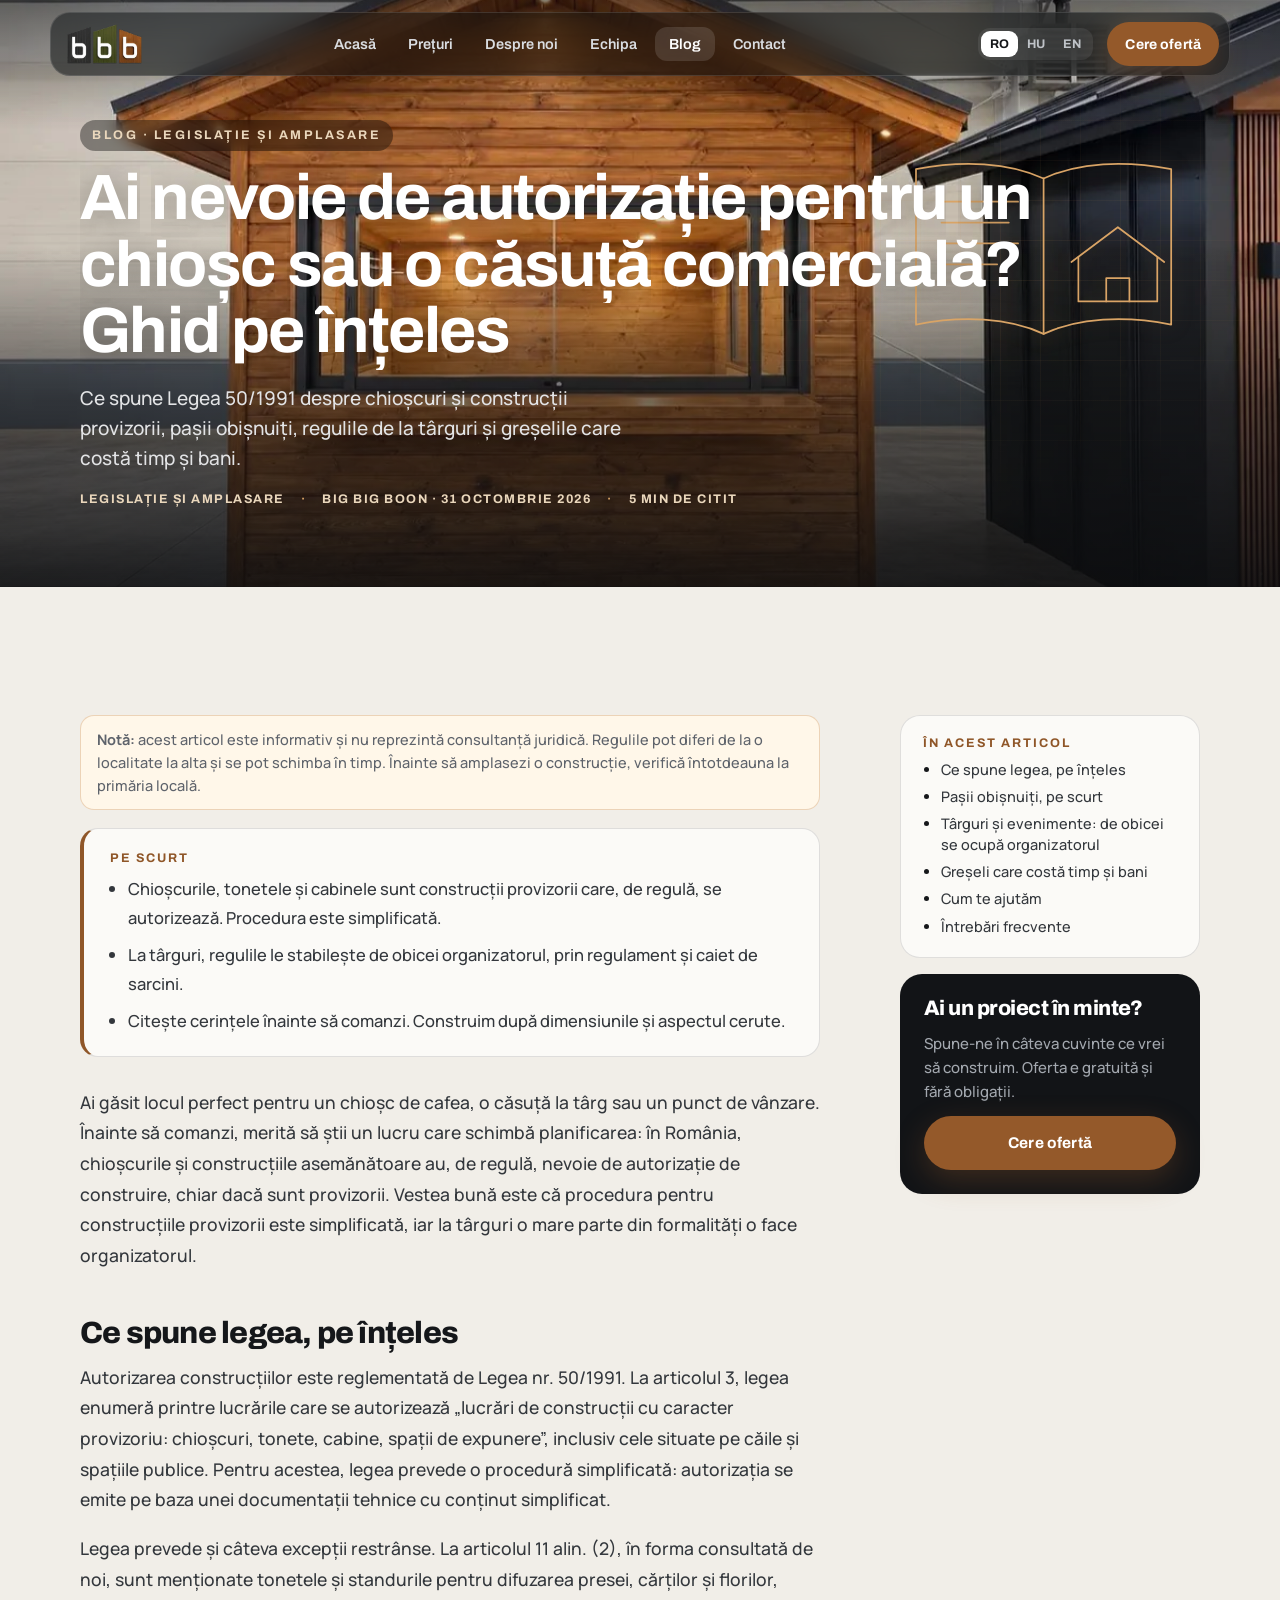
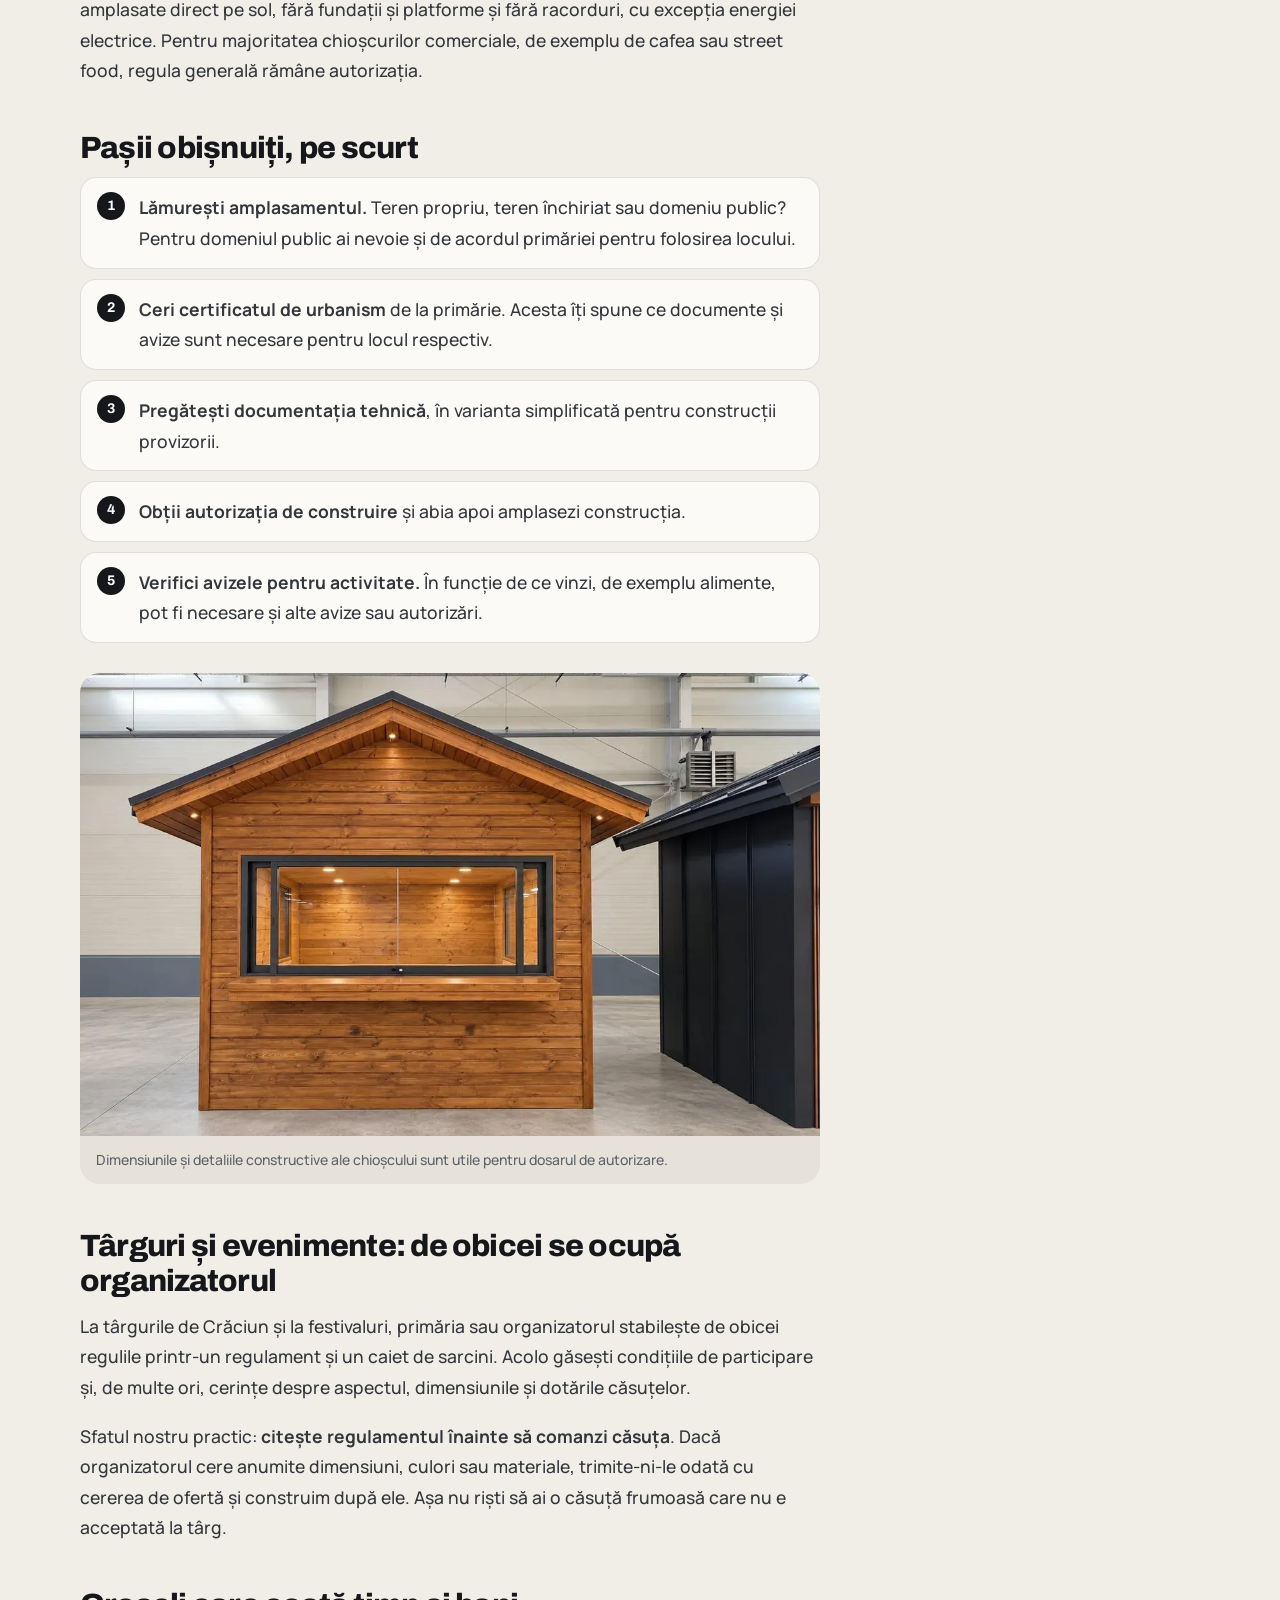
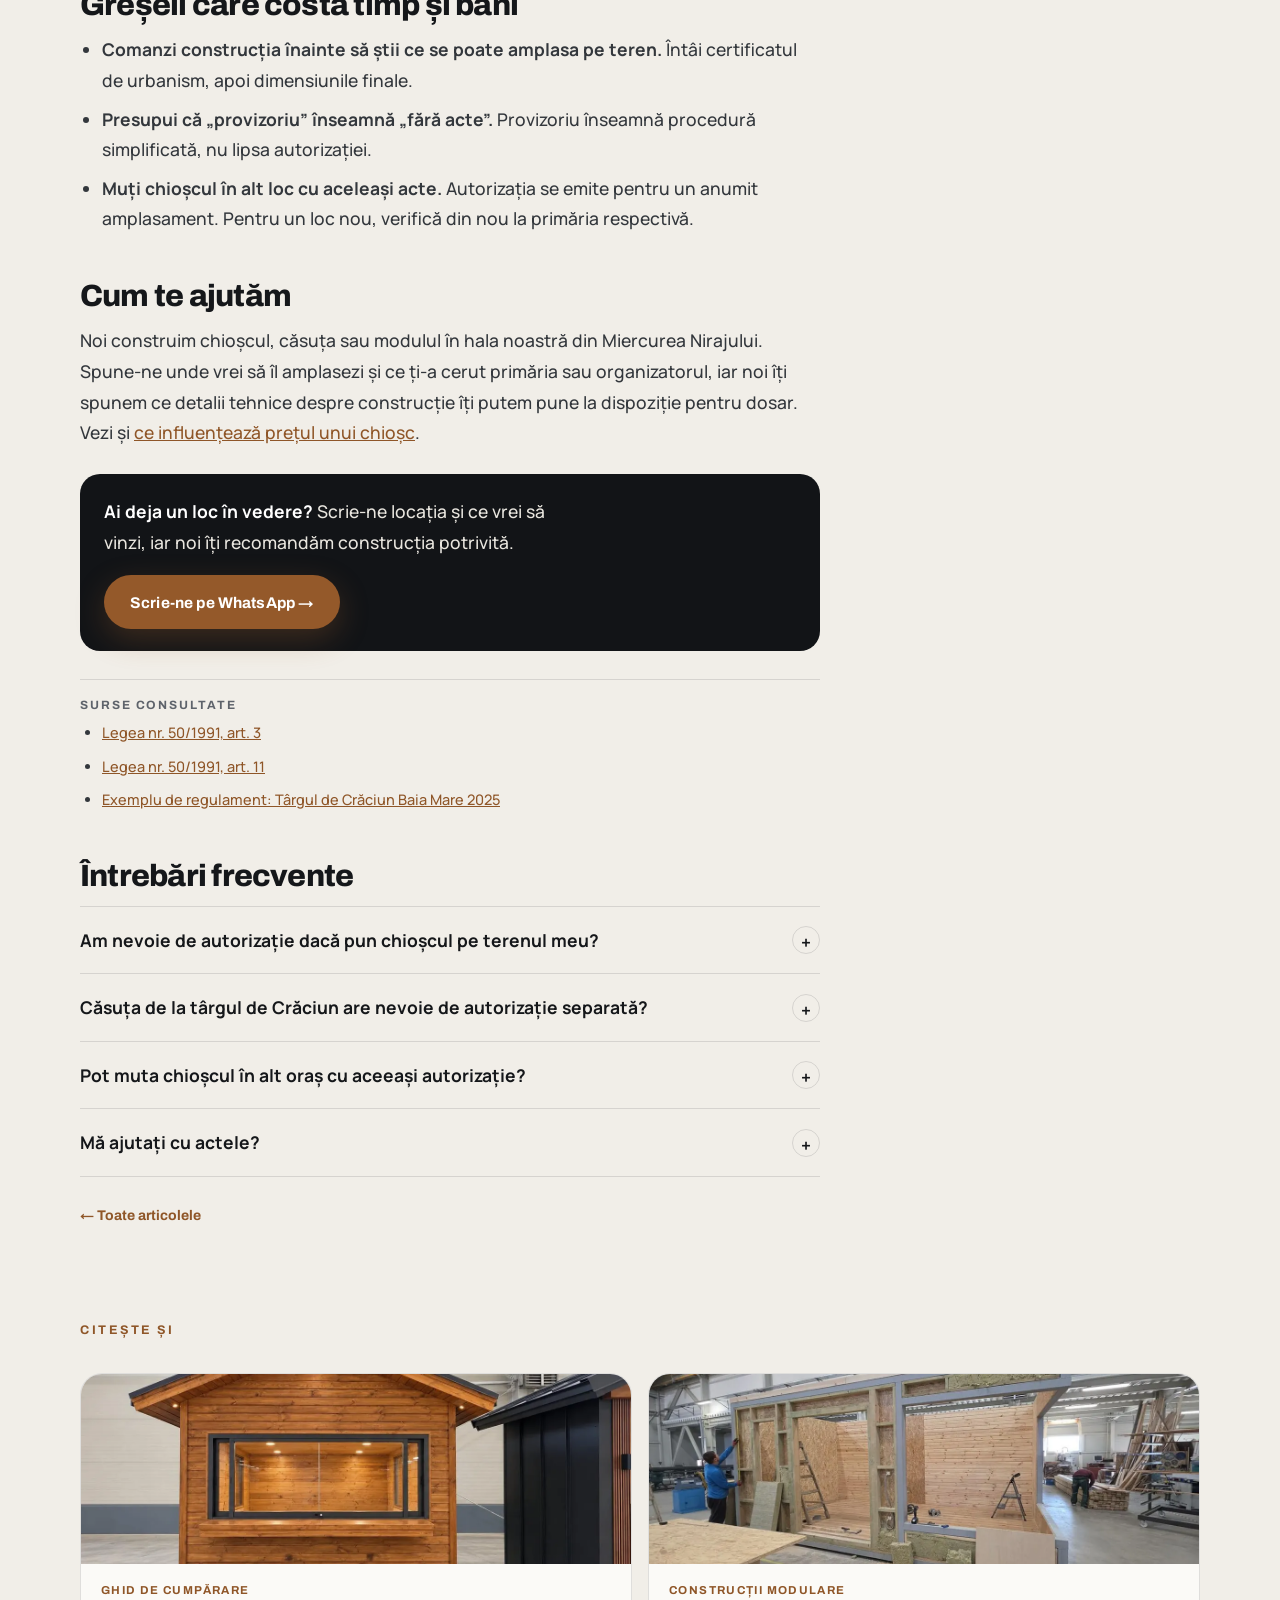
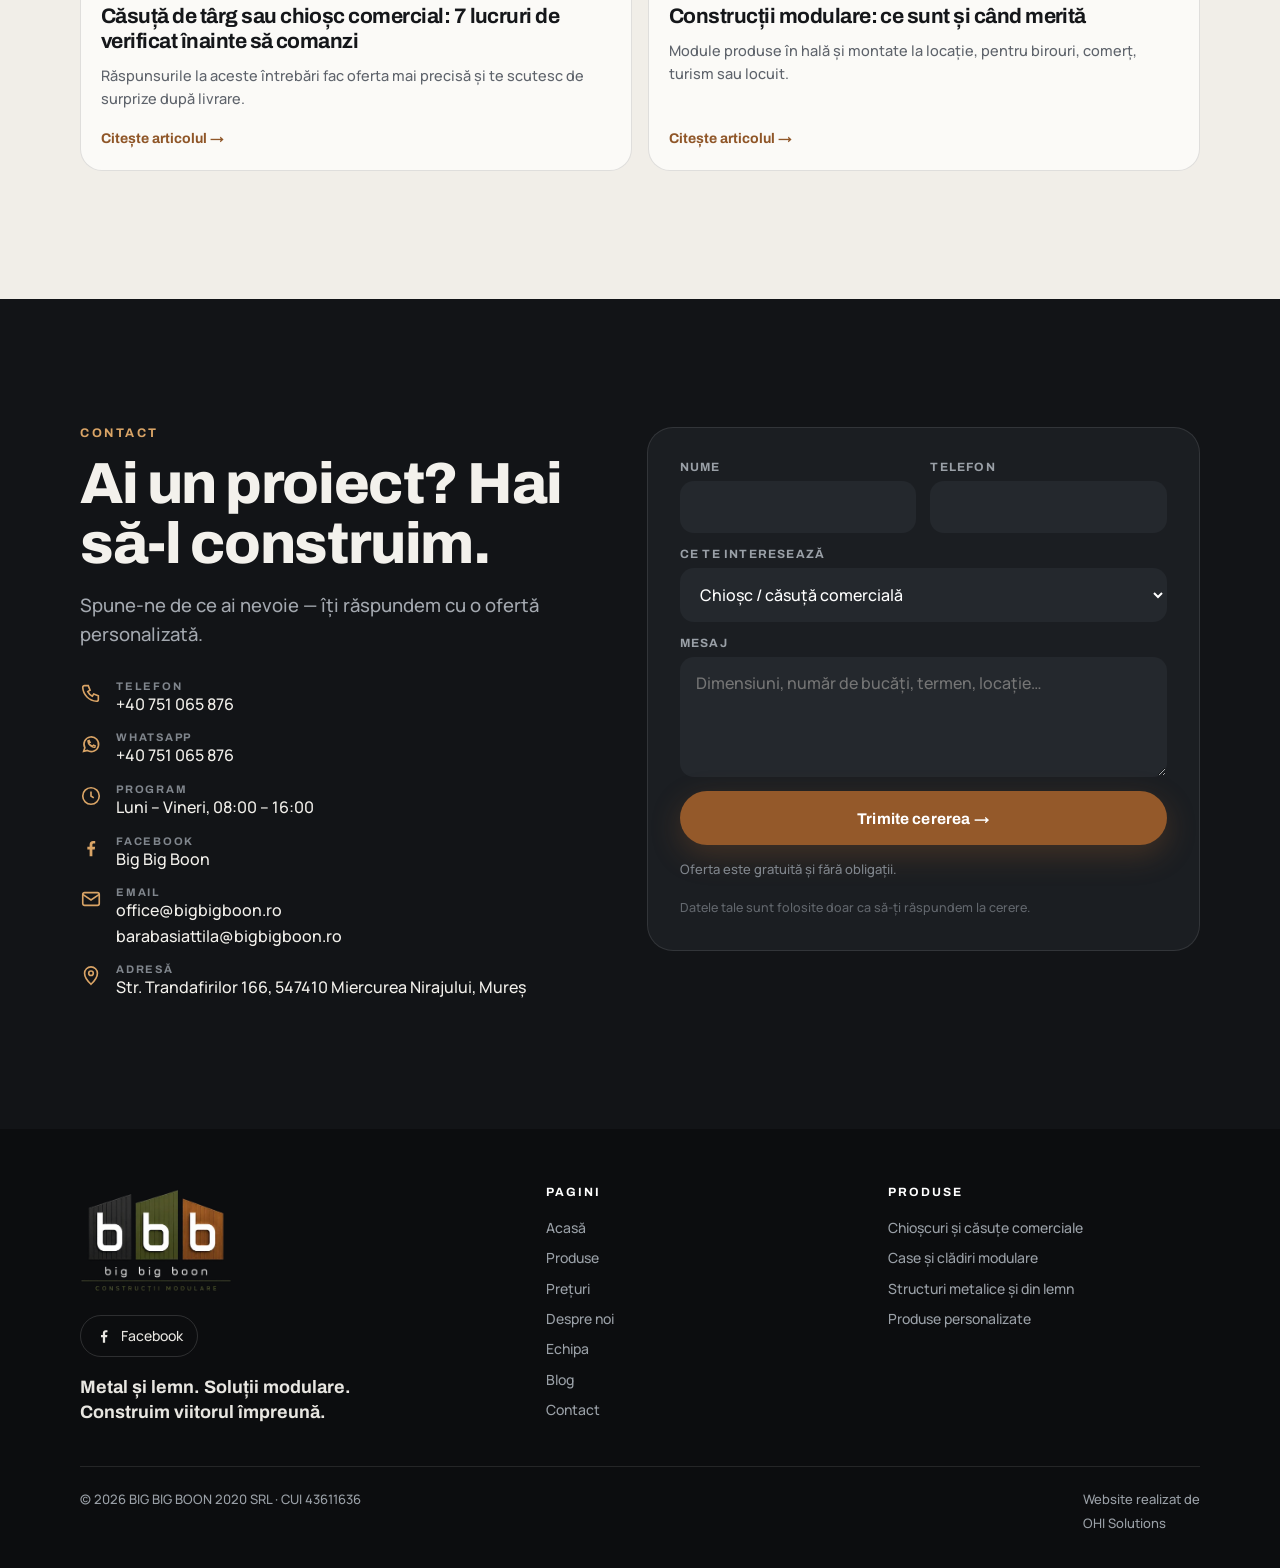
==== blog-autorizatie-chiosc-casuta-comerciala.html @ 5c8538e8 "Intro on every page, live-generated intro soundtrack synced to the animation, voice line in RO/HU/EN" ====
<!DOCTYPE html>
<html lang="ro">
<head>
<meta charset="utf-8">
<meta name="viewport" content="width=device-width,initial-scale=1,viewport-fit=cover">
<title>Ai nevoie de autorizație pentru un chioșc sau o căsuță comercială? Ghid pe înțeles · Big Big Boon</title>
<meta name="description" content="Ce spune Legea 50/1991 despre chioșcuri și construcții provizorii, pașii obișnuiți, regulile de la târguri și greșelile care costă timp și bani.">
<meta property="og:type" content="article">
<meta property="og:title" content="Ai nevoie de autorizație pentru un chioșc sau o căsuță comercială? Ghid pe înțeles">
<meta property="og:description" content="Ce spune Legea 50/1991 despre chioșcuri și construcții provizorii, pașii obișnuiți, regulile de la târguri și greșelile care costă timp și bani.">
<meta property="article:published_time" content="2026-10-31">
<link rel="preload" as="image" href="img/g-chiosc-din-lemn-natural-cu-vitrina-600.webp" media="(max-width:700px)" fetchpriority="high"><link rel="preload" as="image" href="img/g-chiosc-din-lemn-natural-cu-vitrina-1200.webp" media="(min-width:701px)" fetchpriority="high">
<meta name="robots" content="index, follow">

<script type="application/ld+json">{"@context": "https://schema.org", "@type": "LocalBusiness", "name": "Big Big Boon", "legalName": "BIG BIG BOON 2020 SRL", "description": "Construcții modulare din metal și lemn", "vatID": "RO43611636", "address": {"@type": "PostalAddress", "streetAddress": "Str. Trandafirilor 166", "postalCode": "547410", "addressLocality": "Miercurea Nirajului", "addressRegion": "Mureș", "addressCountry": "RO"}, "telephone": "+40751065876", "email": "office@bigbigboon.ro", "url": "https://www.bigbigboon.ro/", "logo": "https://www.bigbigboon.ro/img/logo-big-big-boon.webp", "image": "https://www.bigbigboon.ro/img/hero-modul.jpg", "sameAs": ["https://www.facebook.com/share/1BUe2rWH3J/"], "openingHoursSpecification": [{"@type": "OpeningHoursSpecification", "dayOfWeek": ["Monday", "Tuesday", "Wednesday", "Thursday", "Friday"], "opens": "08:00", "closes": "16:00"}], "alternateName": ["BBB", "Big Big Boon 2020 SRL", "BBB construcții modulare"]}</script>
<style>
:root{
  --ease:cubic-bezier(.2,.7,.2,1);
  --bg:#F1EEE8; --bg2:#E7E2D9; --card:#FBFAF7; --ink:#15171A; --mut:#5E636B; --line:rgba(21,23,26,.12);
  --dk:#121417; --dk2:#1B1E22; --dk3:#24282D; --dline:rgba(255,255,255,.1); --dmut:#A3A8AF;
  --wood:#B8763D; --wood2:#D9A466; --steel:#8F969D;
  --fd:"Archivo",system-ui,sans-serif; --fb:"Manrope",system-ui,sans-serif;
  --r:22px; --pad:clamp(16px,4vw,40px);
}
*{box-sizing:border-box;margin:0;padding:0}
html{scroll-behavior:smooth;-webkit-text-size-adjust:100%}
body{background:var(--bg);color:var(--ink);font:500 16px/1.6 var(--fb);overflow-x:hidden}
img{display:block;max-width:100%}
a{color:inherit;text-decoration:none}
button{font:inherit;color:inherit;background:none;border:0;cursor:pointer}
h1,h2,h3{font-family:var(--fd);letter-spacing:-.025em;line-height:1.04}
.wrap{max-width:1200px;margin:0 auto;padding:0 var(--pad)}
.eyebrow{font:700 12.5px/1 var(--fd);letter-spacing:.2em;text-transform:uppercase;color:var(--wood)}
.h2{font-size:clamp(32px,5.2vw,58px);font-weight:800;margin-top:14px}
.lead{font-size:clamp(16px,1.6vw,18.5px);color:var(--mut);max-width:620px;margin-top:16px}
.dark{background:var(--dk);color:#F3F1EC}
.dark .lead{color:var(--dmut)}
.sec{padding:clamp(72px,10vw,130px) 0}
.btn{display:inline-flex;align-items:center;gap:10px;height:54px;padding:0 26px;border-radius:999px;font:700 15.5px var(--fd);letter-spacing:.01em;transition:transform .2s,background .2s,box-shadow .2s;white-space:nowrap}
.btn:active{transform:scale(.97)}
.btn.p{background:var(--wood);color:#fff;box-shadow:0 10px 30px rgba(184,118,61,.35)}
.btn.p:hover{background:#a5672f}
.btn.g{border:1.5px solid rgba(255,255,255,.35);color:#fff;backdrop-filter:blur(8px)}
.btn.g:hover{background:rgba(255,255,255,.1)}
.btn.o{border:1.5px solid var(--line);background:var(--card)}
.ph{border-bottom:1.5px dashed var(--wood);cursor:help}

/* ===== header ===== */
header{position:fixed;z-index:50;top:12px;left:12px;right:12px;max-width:1180px;margin:0 auto;height:64px;display:flex;align-items:center;gap:14px;padding:0 10px 0 16px;border-radius:20px;background:rgba(18,20,23,.55);backdrop-filter:blur(18px) saturate(1.4);-webkit-backdrop-filter:blur(18px) saturate(1.4);border:1px solid rgba(255,255,255,.12);color:#fff;transition:background .3s}
header.solid{background:rgba(18,20,23,.86)}
.logo{display:flex;align-items:center;gap:10px;flex:none}
.logo svg{height:36px;width:auto}
.logo b{font:800 15px/1 var(--fd);letter-spacing:-.01em}
.logo small{display:block;font:600 10px/1.3 var(--fd);letter-spacing:.14em;color:var(--dmut);text-transform:uppercase}
nav.main{display:flex;gap:4px;margin:0 auto}
nav.main a{position:relative;padding:9px 14px;border-radius:12px;font:600 14.5px var(--fd);color:#DADDE1;transition:background .2s,color .2s}
nav.main a:hover{background:rgba(255,255,255,.08);color:#fff}
nav.main a.on{color:#fff;background:rgba(255,255,255,.12)}
.beta{display:inline-block;margin-left:6px;padding:2px 6px;border-radius:6px;background:var(--wood);color:#fff;font:800 9.5px/1.3 var(--fd);letter-spacing:.08em;vertical-align:2px}
.langs{display:flex;background:rgba(255,255,255,.08);border-radius:12px;padding:3px}
.langs button{padding:6px 9px;border-radius:9px;font:700 12.5px var(--fd);color:#BFC3C8}
.langs button.on{background:#fff;color:var(--ink)}
header .btn{height:44px;padding:0 18px;font-size:14px}
.burger{display:none;width:44px;height:44px;border-radius:12px;background:rgba(255,255,255,.08);place-items:center}
.burger i{display:block;width:18px;height:2px;background:#fff;border-radius:2px;position:relative;transition:.25s}
.burger i::before,.burger i::after{content:"";position:absolute;left:0;width:18px;height:2px;background:#fff;border-radius:2px;transition:.25s}
.burger i::before{top:-6px}.burger i::after{top:6px}
body.menu .burger i{background:transparent}
body.menu .burger i::before{top:0;transform:rotate(45deg)}
body.menu .burger i::after{top:0;transform:rotate(-45deg)}
.mmenu{position:fixed;z-index:49;top:84px;left:12px;right:12px;padding:10px;border-radius:20px;background:rgba(18,20,23,.94);backdrop-filter:blur(18px);-webkit-backdrop-filter:blur(18px);border:1px solid rgba(255,255,255,.12);display:flex;flex-direction:column;gap:2px;opacity:0;transform:translateY(-10px);pointer-events:none;transition:.25s}
body.menu .mmenu{opacity:1;transform:none;pointer-events:auto}
.mmenu a{padding:15px 16px;border-radius:14px;color:#fff;font:700 18px var(--fd)}
.mmenu a.on{background:rgba(255,255,255,.1)}
.mmenu .btn{margin-top:8px;justify-content:center}
@media(max-width:980px){nav.main,header .hcta{display:none}.burger{display:grid}.langs{margin-left:auto}}
@media(max-width:420px){.logo small{display:none}.langs button{padding:6px 7px}}

/* ===== views ===== */
.view{display:none}
.view.on{display:block;animation:vin .5s ease}
@keyframes vin{from{opacity:0}to{opacity:1}}
.rv{opacity:0;transform:translateY(28px);filter:blur(8px);transition:opacity 1.1s var(--ease),transform 1.1s var(--ease),filter 1.1s var(--ease)}
.rv.in{opacity:1;transform:none;filter:none}
.rv img,img.rv{transform:scale(1.08);transition:transform 1.8s var(--ease),opacity 1.1s var(--ease),filter 1.1s var(--ease)}
.rv.in img,img.rv.in{transform:scale(1)}
.pc.rv.in:hover img{transform:scale(1.04)}
@keyframes rise{from{opacity:0;transform:translateY(28px);filter:blur(8px)}to{opacity:1;transform:none;filter:none}}
.hero .in>*{animation:rise 1.1s var(--ease) both}
.hero .in>*:nth-child(2){animation-delay:.12s}.hero .in>*:nth-child(3){animation-delay:.24s}.hero .in>*:nth-child(4){animation-delay:.36s}
.ptag{animation:rise 1.1s .5s var(--ease) both}
body.intro-on .hero .in>*,body.intro-on .ptag{animation-play-state:paused}

/* ===== hero ===== */
.hero{position:relative;min-height:100svh;display:flex;align-items:flex-end;color:#fff;overflow:hidden;background:var(--dk)}
.hero .bgimg{position:absolute;inset:0;background:center 60%/cover no-repeat;transform:scale(1.06);animation:hz 14s ease-out forwards}
@keyframes hz{to{transform:scale(1)}}
.hero::after{content:"";position:absolute;inset:0;background:linear-gradient(180deg,rgba(12,13,15,.5) 0%,rgba(12,13,15,0) 22%,rgba(12,13,15,0) 42%,rgba(12,13,15,.55) 68%,rgba(12,13,15,.9) 100%)}
.hero .in{position:relative;z-index:2;width:100%;max-width:1200px;margin:0 auto;padding:120px var(--pad) clamp(56px,9vh,96px)}
.hero h1{font-size:clamp(38px,6.2vw,82px);font-weight:700;margin:14px 0 0;max-width:820px;text-shadow:0 2px 30px rgba(0,0,0,.3)}
.hero h1 em{font-style:normal;color:#EAD7BC;font-weight:600}
.hero p{font-size:clamp(16px,1.6vw,19px);color:#E2E3E5;max-width:560px;margin:18px 0 0}
.hero .ctas{display:flex;gap:12px;flex-wrap:wrap;margin-top:28px}
.hero .btn.g{background:rgba(0,0,0,.22)}
.ptag{position:absolute;z-index:2;right:var(--pad);bottom:clamp(56px,9vh,96px);display:flex;align-items:center;gap:8px;padding:8px 13px;border-radius:999px;background:rgba(0,0,0,.35);backdrop-filter:blur(8px);-webkit-backdrop-filter:blur(8px);font:600 12.5px var(--fd);color:#E6E7E9}
.ptag i{width:7px;height:7px;border-radius:50%;background:var(--wood2)}
@media(max-width:820px){.hero .bgimg{background-position:50% 30%!important}.hero::after{background:linear-gradient(180deg,rgba(12,13,15,.45) 0%,rgba(12,13,15,0) 18%,rgba(12,13,15,0) 34%,rgba(12,13,15,.7) 58%,rgba(12,13,15,.94) 100%)}.scrollhint,.ptag{display:none}.hero .ctas .btn{flex:1 1 100%;justify-content:center}.hero .in{padding-bottom:64px}}
.hero .eyebrow{display:inline-block;color:#EAD7BC;background:rgba(0,0,0,.38);backdrop-filter:blur(8px);-webkit-backdrop-filter:blur(8px);padding:8px 12px;border-radius:999px;line-height:1.2}
.scrollhint{position:absolute;z-index:2;bottom:22px;left:50%;transform:translateX(-50%);width:26px;height:42px;border:2px solid rgba(255,255,255,.4);border-radius:14px}
.scrollhint::after{content:"";position:absolute;left:50%;top:8px;width:4px;height:8px;margin-left:-2px;border-radius:2px;background:#fff;animation:sh 1.8s infinite}
@keyframes sh{0%{opacity:0;transform:translateY(0)}30%{opacity:1}100%{opacity:0;transform:translateY(14px)}}
.sub-hero{min-height:72svh}

.strip{background:var(--dk);color:#E8E6E1;border-top:1px solid var(--dline)}
.strip .wrap{display:grid;grid-template-columns:repeat(4,1fr)}
.strip div.it{padding:24px 14px;display:flex;gap:12px;align-items:center;font:600 14.5px/1.35 var(--fd);border-left:1px solid var(--dline)}
.strip div.it:first-child{border-left:0}
.strip svg{flex:none;width:26px;height:26px;color:var(--wood2)}
@media(max-width:820px){.strip .wrap{grid-template-columns:1fr 1fr}.strip div.it:nth-child(3){border-left:0}.strip div.it:nth-child(n+3){border-top:1px solid var(--dline)}}

/* ===== products ===== */
.prods{display:grid;grid-template-columns:repeat(12,1fr);gap:16px;margin-top:44px}
.pc{position:relative;grid-column:span 6;border-radius:var(--r);overflow:hidden;min-height:400px;color:#fff;display:flex;flex-direction:column;justify-content:flex-end;background:#222;isolation:isolate}
.pc:nth-child(3),.pc:nth-child(4){grid-column:span 6}
.pc img{position:absolute;inset:0;width:100%;height:100%;object-fit:cover;z-index:-2;transition:transform 1.2s cubic-bezier(.2,.7,.2,1)}
.pc:hover img{transform:scale(1.05)}
.pc::before{content:"";position:absolute;inset:0;z-index:-1;background:linear-gradient(180deg,rgba(0,0,0,0) 30%,rgba(0,0,0,.82))}
.pc .tx{padding:26px}
.pc .n{font:700 12px var(--fd);letter-spacing:.18em;color:var(--wood2)}
.pc h3{font-size:clamp(24px,2.6vw,32px);font-weight:800;margin:8px 0}
.pc p{color:#D6D8DB;font-size:15px;max-width:440px}
.pc .tags{display:flex;flex-wrap:wrap;gap:6px;margin-top:14px}
.pc .tags span{padding:5px 11px;border-radius:999px;background:rgba(255,255,255,.14);backdrop-filter:blur(6px);font:600 12.5px var(--fd)}
@media(max-width:820px){.pc,.pc:nth-child(3),.pc:nth-child(4){grid-column:span 12;min-height:360px}}

/* ===== build animation ===== */
.build{position:relative;background:var(--dk);color:#F1EFEA}
.stage{position:relative;display:grid;grid-template-columns:minmax(300px,.8fr) 1.2fr;gap:clamp(20px,4vw,60px);align-items:center;max-width:1240px;margin:0 auto;padding:clamp(72px,9vw,120px) var(--pad)}
.stage .side h2{font-size:clamp(26px,2.9vw,38px);font-weight:800;margin-top:12px}
body.inbuild .cbadge{opacity:0}
.steps{list-style:none;margin-top:18px;display:flex;flex-direction:column;gap:4px;counter-reset:s}
.steps li{cursor:pointer;position:relative;padding:9px 14px 9px 54px;border-radius:14px;color:#7D838A;transition:color .35s,background .35s}
.steps li::before{counter-increment:s;content:"0" counter(s);position:absolute;left:14px;top:10px;font:700 13px var(--fd);letter-spacing:.06em}
.steps li b{display:block;font:700 17px/1.3 var(--fd)}
.steps li span{display:block;font-size:14px;line-height:1.5;max-height:0;overflow:hidden;opacity:0;transition:max-height .45s,opacity .45s,margin .45s}
.steps li.on{color:#fff;background:rgba(255,255,255,.06)}
.steps li.on::before{color:var(--wood2)}
.steps li.on span{max-height:80px;opacity:1;margin-top:4px;color:var(--dmut)}
.steps li.done{color:#C4C8CD}
.pbar{height:3px;border-radius:3px;background:rgba(255,255,255,.1);margin-top:20px;overflow:hidden}
.pbar i{display:block;height:100%;width:0;background:linear-gradient(90deg,var(--wood),var(--wood2))}
.opts{margin-top:22px;display:flex;flex-direction:column;gap:12px}
.og{display:flex;align-items:center;gap:8px;flex-wrap:wrap}
.og>small{font:700 11px var(--fd);letter-spacing:.16em;text-transform:uppercase;color:#80868D;width:86px}
.chip{display:inline-flex;align-items:center;gap:8px;padding:8px 13px;border-radius:999px;border:1.5px solid var(--dline);font:600 13.5px var(--fd);color:#D7DADE;transition:.2s}
.chip i{width:14px;height:14px;border-radius:50%;flex:none;box-shadow:inset 0 0 0 1px rgba(255,255,255,.25)}
.chip.on{border-color:var(--wood2);background:rgba(217,164,102,.14);color:#fff}
.stage .acts{display:flex;gap:10px;flex-wrap:wrap;margin-top:20px}
.stage .acts .btn{height:48px;padding:0 20px;font-size:14.5px}
.canvas{position:relative;width:100%;aspect-ratio:600/520;max-height:calc(100svh - 120px);justify-self:center;border-radius:28px;overflow:hidden;background:#1A1D21;border:1px solid var(--dline)}
.canvas svg{position:absolute;inset:0;width:100%;height:100%}
.canvas .real{position:absolute;inset:0;width:100%;height:100%;object-fit:cover;opacity:0;transition:opacity .6s;pointer-events:none}
.canvas.showreal .real{opacity:1}
.canvas .tag{position:absolute;left:14px;top:14px;padding:6px 11px;border-radius:999px;background:rgba(0,0,0,.5);backdrop-filter:blur(6px);font:700 11.5px var(--fd);letter-spacing:.1em;text-transform:uppercase;color:#fff;z-index:2}
.L{transition:none}
.mstep{display:none}
@media(max-width:900px){
  .stage{grid-template-columns:1fr;align-content:start;gap:14px;padding:64px 16px 60px}
  .stage .side{display:contents}
  .stage .side .head{order:1}
  .stage .side .head .eyebrow{display:none}
  .stage .side h2{font-size:22px;margin:0}
  .canvas{order:2;width:100%;aspect-ratio:auto;height:min(58svh,calc((100vw - 32px)*.8667));max-height:none;border-radius:20px}
  .ctrl{order:3}
  .steps,.pbar{display:none}
  .mstep{display:block;order:4;min-height:66px}
  .mstep b{display:block;font:700 17px var(--fd)}
  .mstep b em{font-style:normal;color:var(--wood2);margin-right:8px}
  .mstep span{display:block;font-size:14px;color:var(--dmut);line-height:1.45;margin-top:2px}
  .opts{order:5;margin-top:0;gap:8px}
  .og>small{width:100%;font-size:10px}
  .chip{padding:7px 11px;font-size:13px}
  .stage .acts{order:6;margin-top:4px}
  .stage .acts .btn{height:44px;padding:0 16px;font-size:13.5px;flex:1;justify-content:center}
}
@media(max-width:900px){.build.fs .stage{padding:16px 16px 24px}.build.fs .canvas{height:min(48svh,calc((100vw - 32px)*.8667))}.build.fs .head{padding-right:52px}}
.ctrl{display:flex;align-items:center;gap:10px;margin-top:18px}
.ctrl .nb{width:44px;height:44px;border-radius:50%;border:1.5px solid var(--dline);display:grid;place-items:center;color:#fff;flex:none;transition:.2s}
.ctrl .nb:hover{border-color:var(--wood2)}
.ctrl .nb:disabled{opacity:.3;cursor:default}
.ctrl .nb svg{width:18px;height:18px}
.dots{display:flex;gap:6px;flex:1;justify-content:center}
.dots button{height:8px;width:8px;border-radius:8px;background:rgba(255,255,255,.2);transition:.3s;padding:0}
.dots button.on{width:26px;background:var(--wood2)}
.dots button.done{background:rgba(217,164,102,.5)}
.ctrl .play{display:inline-flex;align-items:center;gap:6px;padding:0 14px;height:44px;border-radius:999px;border:1.5px solid var(--dline);font:700 13px var(--fd);color:#E6E7E9;flex:none}
.ctrl .play svg{width:15px;height:15px}
.cbtns{position:absolute;top:12px;right:12px;z-index:3;display:flex;gap:8px}
.cbtns button{height:38px;padding:0 12px;border-radius:999px;background:rgba(0,0,0,.5);backdrop-filter:blur(6px);-webkit-backdrop-filter:blur(6px);color:#fff;display:inline-flex;align-items:center;gap:7px;font:700 12px var(--fd);letter-spacing:.04em}
.canvas .cbtns svg{position:static;width:16px;height:16px;flex:none}
.fsclose{display:none;position:fixed;z-index:97;top:14px;right:14px;width:46px;height:46px;border-radius:50%;background:rgba(255,255,255,.12);color:#fff;font-size:24px;line-height:1}
.build.fs .stage{position:fixed;inset:0;z-index:96;max-width:none;background:var(--dk);overflow-y:auto;padding:28px max(var(--pad),calc((100vw - 1240px)/2));align-content:center;animation:vin .3s ease}
.build.fs .fsclose{display:grid;place-items:center}
.build.fs .canvas{max-height:calc(100svh - 56px)}
.build.fs #fsBtn{display:none}
body.fsopen{overflow:hidden}
body.fsopen .cbadge{opacity:0}

/* ===== uses ===== */
.uses{display:grid;grid-template-columns:repeat(5,1fr);gap:12px;margin-top:40px}
.use{background:var(--card);border:1px solid var(--line);border-radius:18px;padding:22px 18px}
.use svg{width:30px;height:30px;color:var(--wood)}
.use b{display:block;font:700 16.5px/1.3 var(--fd);margin-top:16px}
.use span{display:block;font-size:14px;color:var(--mut);margin-top:6px;line-height:1.5}
@media(max-width:980px){.uses{grid-template-columns:1fr 1fr}.use:last-child{grid-column:span 2}}

/* ===== gallery ===== */
.gal{display:grid;grid-template-columns:repeat(4,1fr);grid-auto-rows:220px;gap:12px;margin-top:40px}
.gal button{position:relative;border-radius:18px;overflow:hidden;background:#222}
.gal button img{width:100%;height:100%;object-fit:cover;transition:transform .8s}
.gal button:hover img{transform:scale(1.06)}
.gal .w2{grid-column:span 2}.gal .w4{grid-column:span 4;grid-row:span 1}.gal .h2r{grid-row:span 2}
@media(max-width:820px){.gal{display:flex;overflow-x:auto;scroll-snap-type:x mandatory;margin-right:calc(var(--pad)*-1);padding-right:var(--pad);scrollbar-width:none}.gal::-webkit-scrollbar{display:none}.gal button{flex:none;width:78%;height:300px;scroll-snap-align:start}}
.lb{position:fixed;inset:0;z-index:80;background:rgba(8,9,10,.93);display:grid;place-items:center;padding:20px;opacity:0;pointer-events:none;transition:.3s}
.lb.on{opacity:1;pointer-events:auto}
.lb img{max-height:86vh;border-radius:14px}
.lb button{position:absolute;top:16px;right:16px;width:46px;height:46px;border-radius:50%;background:rgba(255,255,255,.12);color:#fff;font-size:22px}

/* ===== cta + contact ===== */
.contact{display:grid;grid-template-columns:1fr 1.1fr;gap:clamp(24px,5vw,70px);align-items:start}
.cinfo{margin-top:30px;display:flex;flex-direction:column;gap:14px}
.cinfo div{display:flex;gap:14px;align-items:flex-start}
.cinfo svg{flex:none;width:22px;height:22px;color:var(--wood2);margin-top:2px}
.cinfo small{display:block;font:700 11px var(--fd);letter-spacing:.16em;text-transform:uppercase;color:#80868D}
.form{background:var(--dk2);border:1px solid var(--dline);border-radius:26px;padding:clamp(20px,3vw,32px);display:grid;grid-template-columns:1fr 1fr;gap:14px}
.form label{display:flex;flex-direction:column;gap:7px;font:700 12px var(--fd);letter-spacing:.1em;text-transform:uppercase;color:#9AA0A7}
.form .full{grid-column:span 2}
.form input,.form select,.form textarea{width:100%;font:500 16px var(--fb);color:#fff;background:var(--dk3);border:1.5px solid transparent;border-radius:14px;padding:14px 15px;outline:none;transition:border .2s;text-transform:none;letter-spacing:0}
.form textarea{min-height:120px;resize:vertical}
.form input:focus,.form select:focus,.form textarea:focus{border-color:var(--wood)}
.form .btn{justify-content:center;border:0}
.form .note{font-size:13px;color:#80868D;grid-column:span 2}
@media(max-width:820px){.contact{grid-template-columns:1fr}.form{grid-template-columns:1fr}.form .full,.form .note{grid-column:auto}}

footer{background:#0C0D0F;color:#9AA0A7;padding:56px 0 30px;font-size:14px}
footer .top{display:grid;grid-template-columns:1.4fr 1fr 1fr;gap:30px}
footer h4{font:700 12px var(--fd);letter-spacing:.16em;text-transform:uppercase;color:#fff;margin-bottom:14px}
footer a{display:block;padding:4px 0}
footer a:hover{color:#fff}
footer .tagl{font:700 18px/1.35 var(--fd);color:#E8E6E1;margin-top:18px;max-width:340px}
footer .bot{display:flex;justify-content:space-between;gap:12px;flex-wrap:wrap;border-top:1px solid var(--dline);margin-top:40px;padding-top:22px;font-size:13px}
@media(max-width:820px){footer .top{grid-template-columns:1fr 1fr}footer .top>div:first-child{grid-column:span 2}}
.cbadge{position:fixed;z-index:60;bottom:14px;left:50%;transform:translateX(-50%);white-space:nowrap;transition:opacity .3s;padding:7px 14px;border-radius:999px;background:var(--wood2);color:#1a1208;font:800 11px var(--fd);letter-spacing:.14em;box-shadow:0 8px 24px rgba(0,0,0,.3);pointer-events:none}

/* ===== pricing ===== */
.betabar{display:flex;gap:14px;align-items:flex-start;background:rgba(217,164,102,.14);border:1px solid rgba(184,118,61,.35);border-radius:18px;padding:18px 20px;margin-top:34px;max-width:820px}
.betabar b{font-family:var(--fd)}
.betabar svg{flex:none;width:24px;height:24px;color:var(--wood)}
.plans{display:grid;grid-template-columns:repeat(3,1fr);gap:16px;margin-top:40px}
.plan{background:var(--card);border:1px solid var(--line);border-radius:26px;overflow:hidden;display:flex;flex-direction:column}
.plan .pi{height:190px;position:relative}
.plan .pi img{width:100%;height:100%;object-fit:cover}
.plan .pb{padding:24px;display:flex;flex-direction:column;flex:1}
.plan h3{font-size:24px;font-weight:800}
.plan .for{color:var(--mut);font-size:14.5px;margin-top:6px}
.plan .price{margin:20px 0 4px;font:800 26px var(--fd);letter-spacing:-.02em}
.plan .price small{display:block;font:600 13px var(--fb);color:var(--mut);letter-spacing:0;margin-top:4px}
.plan ul{list-style:none;margin:18px 0 24px;display:flex;flex-direction:column;gap:9px;font-size:14.5px}
.plan li{display:flex;gap:10px}
.plan li::before{content:"";flex:none;width:18px;height:18px;margin-top:2px;border-radius:50%;background:rgba(184,118,61,.15) url("data:image/svg+xml,%3Csvg xmlns='http://www.w3.org/2000/svg' viewBox='0 0 24 24' fill='none' stroke='%23B8763D' stroke-width='3.2' stroke-linecap='round' stroke-linejoin='round'%3E%3Cpath d='M6 12.5l4 4 8-9'/%3E%3C/svg%3E") center/12px no-repeat}
.plan li.opt{color:var(--mut)}
.plan li.opt::before{background:var(--bg2) url("data:image/svg+xml,%3Csvg xmlns='http://www.w3.org/2000/svg' viewBox='0 0 24 24' fill='none' stroke='%235E636B' stroke-width='3' stroke-linecap='round'%3E%3Cpath d='M12 6v12M6 12h12'/%3E%3C/svg%3E") center/11px no-repeat}
.plan .btn{margin-top:auto;justify-content:center}
.plan.hl{background:var(--dk);color:#fff;border-color:var(--dk)}
.plan.hl .for,.plan.hl .price small,.plan.hl li.opt{color:var(--dmut)}
.plan .pop{position:absolute;top:14px;left:14px;padding:5px 11px;border-radius:999px;background:var(--wood);color:#fff;font:800 11px var(--fd);letter-spacing:.1em;text-transform:uppercase}
@media(max-width:980px){.plans{grid-template-columns:1fr}.plan{flex-direction:row}.plan .pi{width:38%;height:auto;flex:none}}
@media(max-width:620px){.plan{flex-direction:column}.plan .pi{width:100%;height:180px}}
.factors{display:grid;grid-template-columns:repeat(4,1fr);gap:12px;margin-top:36px}
.fac{border:1px solid var(--line);border-radius:18px;padding:20px;background:var(--card)}
.fac b{font:700 16px var(--fd);display:block}
.fac span{font-size:14px;color:var(--mut);display:block;margin-top:6px;line-height:1.5}
.fac em{font:700 12px var(--fd);font-style:normal;color:var(--wood);letter-spacing:.1em}
@media(max-width:900px){.factors{grid-template-columns:1fr 1fr}}
.faq{margin-top:34px;max-width:860px}
.faq details{border-bottom:1px solid var(--line);padding:4px 0}
.faq summary{list-style:none;cursor:pointer;display:flex;justify-content:space-between;gap:16px;padding:18px 0;font:700 18px/1.35 var(--fd)}
.faq summary::-webkit-details-marker{display:none}
.faq summary::after{content:"+";font-size:26px;line-height:.9;color:var(--wood);transition:transform .25s}
.faq details[open] summary::after{transform:rotate(45deg)}
.faq p{color:var(--mut);padding:0 0 20px;max-width:720px}

/* ===== about ===== */
.story{display:grid;grid-template-columns:1fr 1fr;gap:clamp(28px,5vw,70px);align-items:center}
.story .ph2{border-radius:26px;overflow:hidden;aspect-ratio:4/3.3;position:relative}
.story .ph2 img{width:100%;height:100%;object-fit:cover}
.story p+p{margin-top:14px}
.story .body{color:var(--mut);font-size:17px;margin-top:20px}
@media(max-width:860px){.story{grid-template-columns:1fr}}
.pillars{display:grid;grid-template-columns:repeat(3,1fr);gap:16px;margin-top:44px}
.pil{border-radius:24px;padding:30px 26px;border:1px solid var(--dline);background:var(--dk2);position:relative;overflow:hidden}
.pil .sw{width:56px;height:56px;border-radius:16px;margin-bottom:22px}
.pil h3{font-size:26px;font-weight:800}
.pil p{color:var(--dmut);margin-top:10px;font-size:15px}
@media(max-width:860px){.pillars{grid-template-columns:1fr}}
.doms{margin-top:40px;border-top:1px solid var(--line)}
.dom{display:grid;grid-template-columns:80px 1fr 1.3fr;gap:20px;padding:26px 0;border-bottom:1px solid var(--line);align-items:start}
.dom .k{font:800 15px var(--fd);color:var(--wood)}
.dom h3{font-size:clamp(20px,2.2vw,26px);font-weight:700}
.dom p{color:var(--mut);font-size:15.5px}
@media(max-width:760px){.dom{grid-template-columns:44px 1fr}.dom p{grid-column:2}}
.proc{display:grid;grid-template-columns:repeat(4,1fr);gap:14px;margin-top:40px}
.pr{padding:24px;border-radius:20px;background:var(--card);border:1px solid var(--line)}
.pr em{font:800 40px/1 var(--fd);font-style:normal;color:var(--bg2);-webkit-text-stroke:1.5px var(--wood)}
.pr b{display:block;font:700 18px var(--fd);margin-top:18px}
.pr span{display:block;color:var(--mut);font-size:14.5px;margin-top:6px}
@media(max-width:900px){.proc{grid-template-columns:1fr 1fr}}
.hall{display:grid;grid-template-columns:1.3fr 1fr;gap:14px;margin-top:40px}
.hall img{border-radius:22px;width:100%;height:100%;object-fit:cover}
.hall .col{display:grid;gap:14px}
.hall .partner{border-radius:22px;background:var(--wood);color:#fff;padding:26px;display:flex;flex-direction:column;justify-content:space-between;gap:16px}
.hall .partner b{font:800 22px/1.2 var(--fd)}
.hall .partner .btn{background:#fff;color:var(--ink);align-self:flex-start;height:46px}
@media(max-width:860px){.hall{grid-template-columns:1fr}}
.quote{text-align:center;padding:clamp(80px,12vw,150px) var(--pad);position:relative;overflow:hidden;color:#fff}
.quote .bgimg{position:absolute;inset:0;background:center/cover;z-index:0!important}
.quote::after{content:"";position:absolute;inset:0;z-index:1;background:rgba(12,13,15,.72)}
.quote>*{position:relative;z-index:2}
.quote blockquote{font:800 clamp(30px,5.4vw,66px)/1.08 var(--fd);letter-spacing:-.025em;max-width:980px;margin:16px auto 0}
.quote blockquote em{font-style:normal;color:var(--wood2)}

body.intro-on{overflow:hidden}
body.intro-on .hero .bgimg{animation-play-state:paused}
/* ===== 3D kiosk ===== */
.k3{position:relative;background:#15181c;color:#F1EFEA}
.k3-stage{position:sticky;top:0;height:100vh;height:100svh;overflow:hidden}
.k3-stage canvas{position:absolute;inset:0;width:100%;height:100%;display:block;opacity:0;transition:opacity 1.2s var(--ease)}
.k3-stage.ready canvas{opacity:1}
.k3-fb{position:absolute;inset:0;width:100%;height:100%;object-fit:cover;display:none}
.k3-stage.nogl .k3-fb{display:block}
.k3-stage.nogl canvas,.k3-stage.nogl .k3-load,.k3-stage.nogl .k3-note{display:none}
.k3-stage.nogl::after{content:"";position:absolute;inset:0;background:linear-gradient(90deg,rgba(12,13,15,.8),rgba(12,13,15,.15))}
.k3-load{position:absolute;left:50%;top:50%;transform:translate(-50%,-50%);display:flex;gap:10px;align-items:center;font:600 13px var(--fd);color:#9AA0A7;transition:opacity .5s}
.k3-load i{width:16px;height:16px;border-radius:50%;border:2px solid rgba(255,255,255,.18);border-top-color:var(--wood2);animation:spin .9s linear infinite}
@keyframes spin{to{transform:rotate(360deg)}}
.k3-stage.ready .k3-load{opacity:0;pointer-events:none}
.k3-dots{position:absolute;right:22px;top:50%;transform:translateY(-50%);display:flex;flex-direction:column;gap:8px;z-index:3}
.k3-dots i{width:6px;height:6px;border-radius:6px;background:rgba(255,255,255,.25);transition:height .4s var(--ease),background .4s}
.k3-dots i.on{height:26px;background:var(--wood2)}
.k3-skip{position:absolute;right:16px;bottom:18px;z-index:3;padding:9px 14px;border-radius:999px;background:rgba(255,255,255,.08);border:1px solid var(--dline);font:700 12.5px var(--fd);color:#D7DADE;backdrop-filter:blur(8px);-webkit-backdrop-filter:blur(8px)}
.k3-note{position:absolute;left:var(--pad);bottom:22px;z-index:3;font:600 11.5px var(--fd);letter-spacing:.06em;color:#7d838a}
.k3-steps{position:relative;margin-top:-100vh;margin-top:-100svh;z-index:2;pointer-events:none}
.k3-step{height:100vh;height:100svh;display:flex;align-items:center;max-width:1240px;margin:0 auto;padding:0 var(--pad)}
.k3-card{pointer-events:auto;width:min(420px,100%);padding:26px;border-radius:24px;background:rgba(24,27,31,.6);backdrop-filter:blur(16px) saturate(1.3);-webkit-backdrop-filter:blur(16px) saturate(1.3);border:1px solid rgba(255,255,255,.1);box-shadow:0 20px 50px rgba(0,0,0,.35);opacity:0;transform:translateY(28px);filter:blur(8px);transition:opacity 1s var(--ease),transform 1s var(--ease),filter 1s var(--ease)}
.k3-card.in{opacity:1;transform:none;filter:none}
.k3-ey{font:700 12px var(--fd);letter-spacing:.18em;text-transform:uppercase;color:var(--wood2)}
.k3-card h2{font-size:clamp(28px,3.2vw,40px);font-weight:700;margin-top:12px}
.k3-card h2 em{font-style:normal;color:#EAD7BC;font-weight:600}
.k3-card p{color:#B9BEC4;margin-top:12px;font-size:15.5px}
.k3-stat{display:flex;align-items:baseline;gap:10px;margin-top:18px;padding-top:16px;border-top:1px solid var(--dline)}
.k3-stat b{font:800 42px/1 var(--fd);color:#fff}
.k3-stat span{font:600 13px var(--fd);color:#9AA0A7}
.k3-chips{display:flex;gap:8px;flex-wrap:wrap;margin:18px 0 16px}
.k3-card .btn{height:48px;font-size:14.5px}
@media(max-width:900px){.k3-step{align-items:flex-end;padding:0 12px 70px}.k3-card{padding:18px;border-radius:20px;width:100%}.k3-card h2{font-size:24px;margin-top:8px}.k3-card p{font-size:14px;margin-top:8px}.k3-dots{right:10px}.k3-stat{margin-top:12px;padding-top:12px}.k3-stat b{font-size:32px}.k3-chips{margin:12px 0}.k3-card .btn{width:100%;justify-content:center}.k3-note{left:14px;bottom:auto;top:90px}.k3-skip{bottom:auto;top:82px;right:12px}}
@media(prefers-reduced-motion:reduce){*{animation:none!important;transition:none!important}html{scroll-behavior:auto}}

/* ===== 3D hero ===== */
.k3-stage::before{content:"";position:absolute;inset:0;z-index:1;pointer-events:none;background:linear-gradient(90deg,rgba(14,16,19,.7) 0%,rgba(14,16,19,.28) 42%,rgba(14,16,19,0) 68%)}
.k3-lead{background:none;border:0;box-shadow:none;backdrop-filter:none;-webkit-backdrop-filter:none;padding:0;width:min(600px,100%)}
.k3-lead .eyebrow{display:inline-block;color:#EAD7BC;background:rgba(0,0,0,.38);backdrop-filter:blur(8px);-webkit-backdrop-filter:blur(8px);padding:8px 12px;border-radius:999px;line-height:1.2}
.k3-lead h1{font-size:clamp(40px,6vw,80px);font-weight:700;margin-top:16px;text-shadow:0 2px 30px rgba(0,0,0,.35)}
.k3-lead h1 em{font-style:normal;color:#EAD7BC;font-weight:600}
.k3-lead p{font-size:clamp(16px,1.6vw,19px);color:#E2E3E5;max-width:520px;margin-top:16px}
.k3-card .ctas{display:flex;gap:12px;flex-wrap:wrap;margin-top:24px}
.k3-card .btn.g{background:rgba(0,0,0,.22)}
body.intro-on .k3-card{opacity:0!important;transform:translateY(28px)!important;filter:blur(8px)!important}
@media(max-width:900px){.k3-stage::before{background:linear-gradient(180deg,rgba(14,16,19,0) 38%,rgba(14,16,19,.88) 78%)}.k3-lead h1{font-size:38px;margin-top:12px}.k3-lead p{font-size:15.5px;margin-top:10px}.k3-card .ctas{margin-top:16px;gap:8px}.k3-card .ctas .btn{flex:1 1 100%;justify-content:center;height:50px}}

/* assembly tracker + tags */
.k3-seq{list-style:none;display:flex;flex-wrap:wrap;gap:6px;margin-top:16px;counter-reset:q}
.k3-seq li{counter-increment:q;padding:6px 10px;border-radius:999px;border:1px solid var(--dline);font:600 12.5px var(--fd);color:#8C9298;transition:.35s var(--ease)}
.k3-seq li::before{content:counter(q) ". ";opacity:.7}
.k3-seq li.done{color:#D9C3A3;border-color:rgba(217,164,102,.35)}
.k3-seq li.on{color:#1a1208;background:var(--wood2);border-color:var(--wood2)}
.k3-tags{display:flex;gap:6px;flex-wrap:wrap;margin-top:14px}
.k3-tags span{padding:5px 11px;border-radius:999px;background:rgba(255,255,255,.08);font:600 12.5px var(--fd);color:#DADDE1}
@media(max-width:900px){.k3-seq{margin-top:10px}.k3-seq li{padding:5px 8px;font-size:11.5px}.k3-tags{margin-top:10px}}
/* header: own GPU layer above the 3D canvas (iOS fixed + blur + WebGL glitch) */
header{z-index:100}
.mmenu{z-index:99}
.k3-stage{z-index:0}
/* intro safety net: hides itself even if scripts never run */

/* ===== home hero: slat reveal + lights on ===== */
.hero-home .bgimg{filter:brightness(.45) saturate(.65);animation:hz 14s ease-out forwards,heroLight 1.5s 1.25s ease forwards}
@keyframes heroLight{to{filter:brightness(1) saturate(1)}}
.hero-home .glow{position:absolute;z-index:1;left:50%;top:46%;width:min(70vw,900px);height:44vh;transform:translate(-50%,-50%);background:radial-gradient(ellipse at center,rgba(255,176,86,.32),rgba(255,176,86,0) 70%);mix-blend-mode:screen;opacity:0;pointer-events:none;animation:glowOn 1.8s 1.45s ease forwards}
@keyframes glowOn{0%{opacity:0}30%{opacity:1}42%{opacity:.35}56%{opacity:.95}100%{opacity:.7}}
.hero-home .slats{position:absolute;inset:0;z-index:3;display:flex;pointer-events:none}
.hero-home .slats i{flex:1;background:linear-gradient(90deg,#15181b 0 84%,#9a5c2a 84% 100%);animation:slatUp 1.05s cubic-bezier(.76,0,.24,1) forwards;animation-delay:calc(var(--d) * 70ms + .25s)}
@keyframes slatUp{to{transform:translateY(-101%)}}
.hero-home .in>*{animation-delay:1.05s}.hero-home .in>*:nth-child(2){animation-delay:1.17s}.hero-home .in>*:nth-child(3){animation-delay:1.29s}.hero-home .in>*:nth-child(4){animation-delay:1.41s}
.hero-home .ptag{animation-delay:1.8s}
.hero-home h1{font-size:clamp(36px,5.6vw,74px)}
body.intro-on .hero-home *,body.intro-on .hero-home .bgimg{animation-play-state:paused}
@media(prefers-reduced-motion:reduce){.hero-home .slats,.hero-home .glow{display:none}.hero-home .bgimg{filter:none}}
/* ===== mobile sticky quote button ===== */
.mcta{display:none}
@media(max-width:820px){
  .mcta{display:flex;position:fixed;left:12px;right:12px;bottom:12px;z-index:60;height:52px;border-radius:16px;background:var(--wood);color:#fff;font:700 15.5px var(--fd);align-items:center;justify-content:center;gap:8px;box-shadow:0 12px 30px rgba(0,0,0,.35);transform:translateY(90px);transition:transform .45s var(--ease)}
  body.showcta .mcta{transform:none}
  body.showcta .cbadge{bottom:74px}
}

/* ===== intro: blueprint → built kiosk → lights on → logo ===== */
#intro{position:fixed;inset:0;z-index:200;background:#0B0D10;display:flex;flex-direction:column;align-items:center;justify-content:center;gap:20px;overflow:hidden;padding:24px;transition:opacity .7s ease,transform .9s cubic-bezier(.7,0,.2,1);animation:introFail 0s 7s forwards}
#intro::before{content:"";position:absolute;inset:0;background-image:linear-gradient(rgba(217,164,102,.07) 1px,transparent 1px),linear-gradient(90deg,rgba(217,164,102,.07) 1px,transparent 1px);background-size:36px 36px;-webkit-mask-image:radial-gradient(ellipse at center,#000 15%,transparent 70%);mask-image:radial-gradient(ellipse at center,#000 15%,transparent 70%)}
#intro.out{opacity:0;transform:scale(1.12);pointer-events:none}
@keyframes introFail{to{visibility:hidden;pointer-events:none}}
.ib-kiosk{position:relative;width:min(440px,80vw);height:auto;overflow:visible}
.ib-kiosk .ln path{fill:none;stroke:#D9A466;stroke-width:1.6;stroke-linecap:round;stroke-linejoin:round;stroke-dasharray:1;stroke-dashoffset:1;animation:ibDraw 1s cubic-bezier(.6,0,.3,1) forwards,ibDim .6s 1.45s forwards;animation-delay:calc(var(--d) * 90ms),1.45s}
.ib-kiosk .fl{opacity:0;animation:ibFade .7s 1.2s ease forwards}
.ib-kiosk .lt{opacity:0;mix-blend-mode:screen;animation:ibLight 1.1s 1.75s ease forwards}
@keyframes ibDraw{to{stroke-dashoffset:0}}
@keyframes ibDim{to{stroke-opacity:.28}}
@keyframes ibFade{to{opacity:1}}
@keyframes ibLight{0%{opacity:0}22%{opacity:1}34%{opacity:.2}50%{opacity:1}62%{opacity:.6}100%{opacity:.95}}
.ib-logo{position:relative;display:flex;align-items:center;gap:14px}
.ib-bars{position:relative;width:78px;height:50px;display:flex;align-items:flex-end;gap:4px}
.ib-bars i{flex:1;height:0;animation:ibGrow .7s cubic-bezier(.2,.8,.2,1) forwards}
.ib-bars i:nth-child(1){background:#6B6F75;--h:80%;animation-delay:2s}
.ib-bars i:nth-child(2){background:#7D7A5E;--h:90%;animation-delay:2.1s}
.ib-bars i:nth-child(3){background:#A87447;--h:100%;animation-delay:2.2s}
.ib-bars b{position:absolute;left:0;right:0;bottom:3px;text-align:center;font:800 27px/1 var(--fd);letter-spacing:1px;color:#fff;opacity:0;animation:ibUp .5s 2.45s forwards}
.ib-txt{display:flex;flex-direction:column;gap:5px}
.ib-name{font:800 17px/1 var(--fd);letter-spacing:.32em;color:#F1EFEA;opacity:0;animation:ibUp .6s 2.4s forwards}
.ib-sub{font:600 11px/1 var(--fd);letter-spacing:.24em;text-transform:uppercase;color:#8C9298;opacity:0;animation:ibUp .6s 2.52s forwards}
.ib-cap{position:relative;font:800 clamp(22px,4.4vw,32px)/1.15 var(--fd);letter-spacing:-.02em;color:#F1EFEA;text-align:center;opacity:0;animation:ibUp .6s 2.7s forwards}
.ib-cap em{font-style:normal;font-weight:600;color:var(--wood2)}
@keyframes ibGrow{to{height:var(--h)}}
@keyframes ibUp{from{opacity:0;transform:translateY(10px)}to{opacity:1;transform:none}}
.ib-skip{position:absolute;right:18px;bottom:calc(18px + env(safe-area-inset-bottom,0px));background:rgba(255,255,255,.06);border:1.5px solid rgba(255,255,255,.18);color:#F1EFEA;border-radius:999px;padding:10px 16px;font:700 13.5px var(--fd);cursor:pointer}
@media(prefers-reduced-motion:reduce){#intro{display:none}}

/* ===== 3D builder (6 steps, spins left) ===== */
.b3{position:relative;height:430vh;background:#15181c;color:#F1EFEA}
.b3-ui{position:absolute;z-index:3;left:max(var(--pad),calc((100vw - 1240px)/2));top:50%;transform:translateY(-50%);width:min(400px,40vw)}
.b3-ui h2{font-size:clamp(26px,2.8vw,38px);font-weight:800;margin-top:12px}
.b3-list{list-style:none;margin-top:22px;display:flex;flex-direction:column;gap:2px;counter-reset:b}
.b3-list li{counter-increment:b;position:relative;padding:9px 12px 9px 48px;border-radius:12px;font:700 16px/1.3 var(--fd);color:#6F757C;transition:.35s var(--ease)}
.b3-list li::before{content:"0" counter(b);position:absolute;left:12px;top:10px;font-size:13px;letter-spacing:.06em}
.b3-list li.done{color:#C9CDD2}.b3-list li.done::before{color:var(--wood2)}
.b3-list li.on{color:#fff;background:rgba(255,255,255,.07)}.b3-list li.on::before{color:var(--wood2)}
.b3-cur{display:none}
.b3-bar{height:3px;border-radius:3px;background:rgba(255,255,255,.1);margin-top:18px;overflow:hidden}
.b3-bar i{display:block;height:100%;width:0;background:linear-gradient(90deg,var(--wood),var(--wood2))}
.b3-opts{display:flex;gap:8px;flex-wrap:wrap;margin:18px 0 16px}
.b3-ui .btn{height:48px;font-size:14.5px}
body.inbuild .mcta{transform:translateY(90px)!important}
@media(max-width:900px){
  .b3{height:460vh}
  .b3-ui{left:12px;right:12px;width:auto;top:auto;bottom:14px;transform:none;padding:16px;border-radius:20px;background:rgba(24,27,31,.72);backdrop-filter:blur(14px);-webkit-backdrop-filter:blur(14px);border:1px solid rgba(255,255,255,.1)}
  .b3-ui .eyebrow{display:none}
  .b3-ui h2{font-size:19px;margin:0}
  .b3-list{display:none}
  .b3-cur{display:block;margin-top:10px;font:700 18px var(--fd);color:#fff}
  .b3-cur em{font-style:normal;color:var(--wood2);margin-right:8px}
  .b3-bar{margin-top:10px}
  .b3-opts{margin:12px 0}
  .b3-ui .btn{width:100%;justify-content:center}
}
/* ===== team ===== */
.team{display:grid;grid-template-columns:repeat(5,1fr);gap:14px;margin-top:40px}
.tm{background:var(--card);border:1px solid var(--line);border-radius:22px;padding:22px 18px;display:flex;flex-direction:column}
.tm .av{width:64px;height:64px;border-radius:50%;background:var(--bg2);display:grid;place-items:center;color:#9a9ea4;margin-bottom:16px}
.tm .av svg{width:32px;height:32px}
.tm .role{font:700 12px var(--fd);letter-spacing:.14em;text-transform:uppercase;color:var(--wood)}
.tm b{font:700 17px var(--fd);margin-top:6px;color:#9a9ea4;border-bottom:1.5px dashed var(--wood);align-self:flex-start}
.tm p{color:var(--mut);font-size:14.5px;margin-top:10px}
.tm-note{margin-top:22px;color:var(--mut);font-size:14px}
@media(max-width:1000px){.team{grid-template-columns:1fr 1fr}}
@media(max-width:560px){.team{grid-template-columns:1fr}}
.loc{display:grid;grid-template-columns:1fr 1.1fr;gap:clamp(24px,5vw,60px);align-items:center}
.map{border-radius:24px;overflow:hidden;border:1px solid var(--dline);aspect-ratio:4/3;background:#1b1e22}
.map iframe{width:100%;height:100%;border:0;filter:grayscale(.35) contrast(1.05)}
@media(max-width:860px){.loc{grid-template-columns:1fr}}
/* ===== contact cards ===== */
.ccards{display:grid;grid-template-columns:repeat(4,1fr);gap:14px;margin-top:36px}
.cc{background:var(--card);border:1px solid var(--line);border-radius:20px;padding:22px}
.cc svg{width:26px;height:26px;color:var(--wood)}
.cc small{display:block;font:700 11.5px var(--fd);letter-spacing:.14em;text-transform:uppercase;color:var(--mut);margin-top:14px}
.cc b{display:block;font:700 17px var(--fd);margin-top:4px}
@media(max-width:900px){.ccards{grid-template-columns:1fr 1fr}}
/* ===== blog ===== */
.posts{display:grid;grid-template-columns:repeat(3,1fr);gap:16px;margin-top:36px}
.post{background:var(--card);border:1px solid var(--line);border-radius:22px;overflow:hidden;display:flex;flex-direction:column}
.post img{width:100%;height:190px;object-fit:cover}
.post .pb{padding:20px;display:flex;flex-direction:column;flex:1}
.post small{font:700 11.5px var(--fd);letter-spacing:.12em;text-transform:uppercase;color:var(--wood)}
.post h3{font-size:21px;font-weight:700;margin-top:8px;line-height:1.2}
.post p{color:var(--mut);font-size:14.5px;margin-top:10px;flex:1}
.post a.more{margin-top:16px;font:700 14px var(--fd);color:var(--wood)}
@media(max-width:900px){.posts{grid-template-columns:1fr}}
.art{max-width:760px;margin:0 auto;padding:clamp(56px,8vw,90px) 0;border-top:1px solid var(--line);scroll-margin-top:80px}
.art .meta{font:700 12px var(--fd);letter-spacing:.14em;text-transform:uppercase;color:var(--wood)}
.art h2{font-size:clamp(28px,4vw,42px);font-weight:800;margin-top:12px}
.art p,.art li{font-size:17px;line-height:1.7;color:#33373c}
.art p{margin-top:16px}
.art h3{font-size:20px;font-weight:700;margin-top:30px}
.art ol,.art ul{margin:16px 0 0 22px;display:flex;flex-direction:column;gap:10px}
.art li b{color:var(--ink)}
.art .back{display:inline-block;margin-top:28px;font:700 14px var(--fd);color:var(--wood)}

.b3-desc{margin-top:14px;color:#B9BEC4;font-size:15px;line-height:1.55;min-height:70px;opacity:0;transform:translateY(8px);transition:opacity .5s var(--ease),transform .5s var(--ease)}
.b3-desc.in{opacity:1;transform:none}
.b3-big{position:absolute;z-index:2;right:max(var(--pad),calc((100vw - 1240px)/2));bottom:8vh;font:800 clamp(120px,18vw,240px)/1 var(--fd);letter-spacing:-.04em;color:transparent;-webkit-text-stroke:1.5px rgba(217,164,102,.28);pointer-events:none;transition:opacity .4s}
.b3-descs{display:none}
@media(max-width:900px){.b3-desc{margin-top:6px;font-size:13.5px;min-height:0}.b3-big{top:84px;bottom:auto;right:14px;font-size:84px}}

</style>
<style>
/* ---------- full article pages ---------- */
.art-hero{min-height:64svh}
.art-hero h1{font-size:clamp(34px,5vw,64px);max-width:980px}
.art-meta{display:flex;flex-wrap:wrap;gap:8px 16px;margin-top:18px;font:700 12.5px var(--fd);letter-spacing:.12em;text-transform:uppercase;color:#EAD7BC}
.art-meta span+span::before{content:"·";margin-right:16px;color:var(--wood2)}
.artgrid{display:grid;grid-template-columns:minmax(0,1fr) 300px;gap:clamp(30px,5vw,70px);align-items:start;max-width:1160px;margin:0 auto}
.artgrid>*{min-width:0}
.artbody{font-size:17.5px;line-height:1.75;color:#33373c;max-width:740px}
.artbody p{margin:0 0 18px}
.artbody h2{font-size:clamp(24px,2.4vw,31px);line-height:1.15;font-weight:800;color:var(--ink);margin:44px 0 12px;scroll-margin-top:96px}
.artbody ol,.artbody ul{margin:0 0 18px 22px}.artbody li{margin-bottom:8px}
.artbody a{color:var(--wood);text-decoration:underline}
.keys{border:1px solid var(--line);border-left:4px solid var(--wood);background:var(--card);border-radius:18px;padding:22px 26px 8px;margin:0 0 30px}
.keys .kh{font:700 12.5px var(--fd);letter-spacing:.16em;text-transform:uppercase;color:var(--wood);margin:0 0 10px}
.keys ul{margin:0 0 12px 18px}.keys li{font-size:16.5px;margin-bottom:8px}
.afig{margin:30px 0;border-radius:20px;overflow:hidden;background:var(--bg2)}
.afig img{display:block;width:100%;height:auto;aspect-ratio:16/10;object-fit:cover}
.afig figcaption{padding:12px 16px;font-size:14px;color:var(--mut)}
ul.check{list-style:none;margin:0 0 20px;display:grid;gap:8px}
ul.check li{position:relative;padding:12px 14px 12px 46px;border:1px solid var(--line);border-radius:14px;background:var(--card);margin:0}
ul.check li::before{content:"✓";position:absolute;left:14px;top:50%;transform:translateY(-50%);width:20px;height:20px;border-radius:6px;background:var(--wood);color:#fff;font:800 12px/20px var(--fd);text-align:center}
.tbl{overflow-x:auto;margin:0 0 22px;border:1px solid var(--line);border-radius:16px;background:var(--card)}
.tbl table{width:100%;border-collapse:collapse;font-size:15px;min-width:520px}
.tbl th,.tbl td{text-align:left;padding:12px 14px;border-bottom:1px solid var(--line);vertical-align:top}
.tbl thead th{background:var(--dk);color:#fff}
.tbl tbody td:first-child{font-weight:700;color:var(--ink)}
.tbl tbody tr:last-child td{border-bottom:0}
.afaq{margin-top:46px}
.afaq details{border-top:1px solid var(--line)}.afaq details:last-child{border-bottom:1px solid var(--line)}
.afaq summary{list-style:none;display:flex;justify-content:space-between;gap:16px;align-items:center;padding:18px 0;cursor:pointer;font-weight:700;color:var(--ink)}
.afaq summary::-webkit-details-marker{display:none}
.afaq summary i{flex:none;width:28px;height:28px;border-radius:50%;border:1.5px solid var(--line);display:grid;place-items:center;font-style:normal;transition:transform .25s}
.afaq details[open] summary i{transform:rotate(45deg);background:var(--wood);border-color:var(--wood);color:#fff}
.afaq p{margin:0 0 18px;color:var(--mut)}
.artside{position:sticky;top:96px;display:flex;flex-direction:column;gap:16px}
.toc{border:1px solid var(--line);border-radius:20px;padding:20px 22px;background:var(--card)}
.toc .th{font:700 12.5px var(--fd);letter-spacing:.16em;text-transform:uppercase;color:var(--wood);margin-bottom:10px}
.toc ul{margin:0;padding-left:18px;display:grid;gap:7px;font-size:14.5px;line-height:1.4}
.toc a{color:#33373c}.toc a:hover{color:var(--wood)}
.acta{padding:24px;border-radius:22px;background:var(--dk);color:#fff;display:flex;flex-direction:column;gap:12px}
.acta h3{font-size:21px;font-weight:800}.acta p{color:var(--dmut);font-size:15px}
.acta .btn{justify-content:center}
.backl{display:inline-block;margin-top:26px;font:700 14px var(--fd);color:var(--wood);text-decoration:none!important}
.related{margin-top:clamp(60px,8vw,96px)}
.post a.more::after{content:"";position:absolute;inset:0}
.related .posts{grid-template-columns:repeat(2,minmax(0,1fr))}
@media(max-width:900px){.related .posts{grid-template-columns:1fr}}
@media(max-width:900px){.artgrid{grid-template-columns:minmax(0,1fr)}.artside{position:static}.toc{display:none}}
</style>
<script type="application/ld+json">{"@context": "https://schema.org", "@type": "BlogPosting", "headline": "Ai nevoie de autorizație pentru un chioșc sau o căsuță comercială? Ghid pe înțeles", "description": "Ce spune Legea 50/1991 despre chioșcuri și construcții provizorii, pașii obișnuiți, regulile de la târguri și greșelile care costă timp și bani.", "inLanguage": "ro", "articleSection": "Legislație și amplasare", "wordCount": 703, "datePublished": "2026-10-31", "dateModified": "2026-10-31", "image": "https://www.bigbigboon.ro/img/g-chiosc-din-lemn-natural-cu-vitrina-1200.webp", "mainEntityOfPage": "https://www.bigbigboon.ro/blog-autorizatie-chiosc-casuta-comerciala", "author": {"@type": "Organization", "name": "Big Big Boon"}, "publisher": {"@type": "Organization", "name": "BIG BIG BOON 2020 SRL", "logo": {"@type": "ImageObject", "url": "https://www.bigbigboon.ro/img/logo-big-big-boon.webp"}}}</script>
<script type="application/ld+json">{"@context": "https://schema.org", "@type": "BreadcrumbList", "itemListElement": [{"@type": "ListItem", "position": 1, "name": "Acasă", "item": "https://www.bigbigboon.ro/"}, {"@type": "ListItem", "position": 2, "name": "Blog", "item": "https://www.bigbigboon.ro/blog"}, {"@type": "ListItem", "position": 3, "name": "Ai nevoie de autorizație pentru un chioșc sau o căsuță comercială? Ghid pe înțeles", "item": "https://www.bigbigboon.ro/blog-autorizatie-chiosc-casuta-comerciala"}]}</script>
<script type="application/ld+json">{"@context": "https://schema.org", "@type": "FAQPage", "mainEntity": [{"@type": "Question", "name": "Am nevoie de autorizație dacă pun chioșcul pe terenul meu?", "acceptedAnswer": {"@type": "Answer", "text": "În general, da. Legea include chioșcurile printre construcțiile provizorii care se autorizează, indiferent dacă terenul este al tău. Procedura este simplificată. Verifică la primăria locală ce acte îți cere."}}, {"@type": "Question", "name": "Căsuța de la târgul de Crăciun are nevoie de autorizație separată?", "acceptedAnswer": {"@type": "Answer", "text": "De obicei, condițiile sunt stabilite de organizator sau de primărie prin regulamentul târgului. Întreabă organizatorul ce acte îți cere înainte să comanzi căsuța."}}, {"@type": "Question", "name": "Pot muta chioșcul în alt oraș cu aceeași autorizație?", "acceptedAnswer": {"@type": "Answer", "text": "Autorizația se emite pentru un anumit amplasament. Pentru un loc nou, verifică din nou cerințele primăriei de acolo."}}, {"@type": "Question", "name": "Mă ajutați cu actele?", "acceptedAnswer": {"@type": "Answer", "text": "Noi ne ocupăm de construcție. Îți spunem ce detalii tehnice despre construcție îți putem pune la dispoziție pentru dosarul pe care îl depui la primărie."}}]}</script>
<link rel="preload" href="fonts/archivo.woff" as="font" type="font/woff" crossorigin>
<link rel="preload" href="fonts/manrope.woff" as="font" type="font/woff" crossorigin>
<style>@font-face{font-family:"Archivo";src:url(fonts/archivo.woff) format("woff");font-weight:500 800;font-display:swap}
@font-face{font-family:"Manrope";src:url(fonts/manrope.woff) format("woff");font-weight:400 700;font-display:swap}</style>
<link rel="canonical" href="https://www.bigbigboon.ro/blog-autorizatie-chiosc-casuta-comerciala">
<meta property="og:url" content="https://www.bigbigboon.ro/blog-autorizatie-chiosc-casuta-comerciala">
<style>.cl{color:inherit;text-decoration:none;border-bottom:1px solid transparent;word-break:break-word}.cl:hover{border-bottom-color:currentColor}</style>
<style>
/* brand assets */
.logo img{height:40px;width:auto;display:block}
footer .flogo img{height:104px;width:auto}
.ftsoc{display:inline-flex!important;align-items:center;gap:8px;margin-top:18px;padding:9px 14px!important;border:1px solid rgba(255,255,255,.14);border-radius:999px;color:#E8E6E1}
.ftsoc svg{width:18px;height:18px}
.ftsoc:hover{border-color:#fff}
@media(max-width:420px){.logo img{height:34px}}
</style>
<meta property="og:image" content="https://www.bigbigboon.ro/img/g-chiosc-din-lemn-natural-cu-vitrina-1200.webp">
<style>.ib-real{width:min(40vw,170px);height:auto;opacity:0;transform:translateY(12px) scale(.97);animation:ibUp .8s 2.1s forwards}</style>
<link rel="icon" href="/favicon.ico" sizes="48x48">
<link rel="icon" type="image/png" sizes="96x96" href="/img/favicon-96.png">
<link rel="icon" type="image/png" sizes="192x192" href="/img/icon-192.png">
<link rel="apple-touch-icon" href="/img/apple-touch-icon.png">
<link rel="manifest" href="/site.webmanifest">
<meta name="theme-color" content="#111113">
<meta property="og:site_name" content="Big Big Boon">
<style>
/* intro: house centred, logo small and quiet at the bottom */
#intro{gap:0}
#intro .ib-kiosk{width:min(460px,82vw)}
#intro .ib-cap{position:absolute;left:24px;right:24px;top:calc(50% + min(460px,82vw)*.39 + 22px)}
#intro .ib-logo{position:absolute;left:50%;bottom:calc(30px + env(safe-area-inset-bottom,0px));transform:translateX(-50%)}
#intro .ib-real{width:min(26vw,96px)!important;animation:ibLogo .9s 2.3s forwards!important}
@keyframes ibLogo{from{opacity:0;transform:translateY(8px)}to{opacity:.72;transform:none}}
@media(max-width:600px){#intro .ib-logo{bottom:calc(84px + env(safe-area-inset-bottom,0px))}}
</style>
<style>/* intro v2 */
#intro .ib-kiosk{width:min(540px,82vw)}
#intro .ib-cap{top:calc(50% + min(540px,82vw)*.39 + 22px)}
@media(max-width:600px){#intro .ib-kiosk{transform:translateY(-9vh)}#intro .ib-cap{top:calc(50% + min(540px,82vw)*.39 + 22px - 9vh)}}
</style>
<script>window.va=window.va||function(){(window.vaq=window.vaq||[]).push(arguments)};</script>
<script defer src="/_vercel/insights/script.js"></script>
<style>
.artbody .steps-list{margin-left:0;padding-left:0;list-style:none;counter-reset:st}
.artbody .steps-list li{counter-increment:st;position:relative;padding:14px 16px 14px 58px;margin-bottom:10px;background:var(--card);border:1px solid var(--line);border-radius:16px}
.artbody .steps-list li::before{content:counter(st);position:absolute;left:16px;top:14px;width:28px;height:28px;border-radius:50%;background:var(--ink);color:#fff;font:700 14px/28px var(--fd);text-align:center}
.artbody .acall{margin:26px 0;padding:22px 24px;border-radius:20px;background:var(--dk);color:#fff;display:flex;gap:18px;align-items:center;justify-content:space-between;flex-wrap:wrap}
.artbody .acall p{margin:0;color:#e9e6df;max-width:44ch}.artbody .acall b{color:#fff}
.artbody .acall a.btn{color:inherit;text-decoration:none;white-space:nowrap}
.artbody .lnote{font-size:14.5px;line-height:1.6;color:var(--mut);background:#fff7e9;border:1px solid rgba(193,126,67,.3);border-radius:14px;padding:12px 16px}
.artbody .srcs{margin-top:28px;border-top:1px solid var(--line);padding-top:18px;font-size:14.5px}
.artbody .srcs .kh{font:700 12px var(--fd);letter-spacing:.16em;text-transform:uppercase;color:var(--mut);margin-bottom:8px}
</style>
<style id="psfix">
/* accessibility: wood tones that pass WCAG AA contrast (4.5:1) on light backgrounds */
:root{--wood:#8F5628}
.dark,footer,#intro,.hero,.sub-hero,.b3,.quote,.k3{--wood:#D9A466}
.b3-list li{color:#A3A8AF}
.btn.p{background:#94592A;box-shadow:0 10px 30px rgba(148,89,42,.32)}
/* touch targets at least 24px tall */
.more,.backl,.ulink{display:inline-flex;align-items:center;min-height:24px}
footer h3.fh{font:700 12px var(--fd);letter-spacing:.16em;text-transform:uppercase;color:#fff;margin-bottom:14px}
.tm b{color:#5E636B}
@media (max-width:700px){.hero .bgimg[style*="g-chiosc-din-lemn-natural-cu-vitrina-1200"]{background-image:url(img/g-chiosc-din-lemn-natural-cu-vitrina-600.webp)!important}}
</style>
<link rel="stylesheet" href="motion.css">
</head>
<body data-page="blog" data-title="artT">
<div id="intro" aria-hidden="true">
  <svg class="ib-kiosk" viewBox="0 0 320 250">
    <defs>
      <linearGradient id="ibPine" x1="0" y1="0" x2="0" y2="1"><stop offset="0" stop-color="#F0C489"/><stop offset="1" stop-color="#C98F50"/></linearGradient>
      <radialGradient id="ibGlow"><stop offset="0" stop-color="#FFC877" stop-opacity=".9"/><stop offset="1" stop-color="#FFB050" stop-opacity="0"/></radialGradient>
    </defs>
    <g class="fl">
      <polygon points="44,124 160,50 276,124 276,132 160,58 44,132" fill="#2B2E33"/>
      <polygon points="70,112 160,62 250,112" fill="#1A1C1F"/>
      <rect x="70" y="110" width="180" height="104" fill="#1D2024"/>
      <rect x="102" y="132" width="116" height="52" fill="url(#ibPine)"/>
      <rect x="78" y="112" width="16" height="102" fill="#9A5C2A"/><rect x="226" y="112" width="16" height="102" fill="#9A5C2A"/>
      <rect x="94" y="184" width="132" height="8" fill="#C17E43"/>
      <rect x="58" y="214" width="204" height="10" fill="#33373C"/>
      <path d="M64 112H256M160 62V112M160 86L118 112M160 86L202 112" stroke="#C17E43" stroke-width="6" fill="none"/>
    </g>
    <g class="lt">
      <ellipse cx="160" cy="158" rx="92" ry="46" fill="url(#ibGlow)"/>
      <ellipse cx="98" cy="146" rx="9" ry="24" fill="url(#ibGlow)"/><ellipse cx="222" cy="146" rx="9" ry="24" fill="url(#ibGlow)"/>
    </g>
    <g class="ln">
      <path pathLength="1" style="--d:0" d="M18 228H302"/>
      <path pathLength="1" style="--d:1" d="M58 214H262V224H58Z"/>
      <path pathLength="1" style="--d:2" d="M70 214V110H250V214"/>
      <path pathLength="1" style="--d:3" d="M44 124L160 50L276 124M44 132L160 58L276 132"/>
      <path pathLength="1" style="--d:4" d="M64 112H256M160 62V112M160 86L118 112M160 86L202 112"/>
      <path pathLength="1" style="--d:5" d="M102 132H218V184H102ZM160 132V184"/>
      <path pathLength="1" style="--d:6" d="M94 184H226V192H94Z"/>
      <path pathLength="1" style="--d:6" d="M82 112V214M86 112V214M90 112V214M230 112V214M234 112V214M238 112V214"/>
      <path pathLength="1" style="--d:7" d="M96 140h5v12h-5ZM219 140h5v12h-5Z"/>
    </g>
  </svg>
  <div class="ib-logo"><img class="ib-real" src="img/logo-big-big-boon-360.webp" alt="" width="900" height="618"></div>
  <p class="ib-cap" data-t="introCap">Metal și lemn. <em>Construit să dureze.</em></p>
  <button type="button" class="ib-skip" id="iskip"><span data-t="k3skip">Sari peste</span> →</button>
</div>
<script>window.__introT0=performance.now()</script>

<header id="hdr">
  <a class="logo" href="index.html" aria-label="Big Big Boon">
    <img src="img/logo-bbb-240.webp" srcset="img/logo-bbb-240.webp 240w, img/logo-bbb.webp 440w" sizes="120px" alt="Big Big Boon" width="440" height="235" fetchpriority="high">
  </a>
  <nav class="main">
    <a href="index.html" data-nav="home" data-t="navHome">Acasă</a>
    <a href="preturi.html" data-nav="pricing"><span data-t="navPrice">Prețuri</span></a>
    <a href="despre.html" data-nav="about" data-t="navAbout">Despre noi</a>
    <a href="echipa.html" data-nav="team" data-t="navTeam">Echipa</a>
    <a href="blog.html" data-nav="blog" data-t="navBlog">Blog</a>
    <a href="contact.html" data-nav="contact" data-t="navContact">Contact</a>
  </nav>
  <div class="langs" role="group" aria-label="Limba"><button data-l="ro" class="on">RO</button><button data-l="hu">HU</button><button data-l="en">EN</button></div>
  <button class="btn p hcta" data-go="contact" data-t="ctaQuote">Cere ofertă</button>
  <button class="burger" aria-label="Meniu"><i></i></button>
</header>
<div class="mmenu">
  <a href="index.html" data-nav="home" data-t="navHome">Acasă</a>
  <a href="index.html#produse" data-nav="prod" data-t="navProd">Produse</a>
  <a href="preturi.html" data-nav="pricing"><span data-t="navPrice">Prețuri</span></a>
  <a href="despre.html" data-nav="about" data-t="navAbout">Despre noi</a>
  <a href="echipa.html" data-nav="team" data-t="navTeam">Echipa</a>
  <a href="blog.html" data-nav="blog" data-t="navBlog">Blog</a>
  <a href="contact.html" data-nav="contact" data-t="navContact">Contact</a>
  <button class="btn p" data-go="contact" data-t="ctaQuote">Cere ofertă</button>
</div>

<main>
  <section class="hero sub-hero art-hero">
    <div class="bgimg" style="background-image:url(img/g-chiosc-din-lemn-natural-cu-vitrina-1200.webp)"></div>
    <div class="in">
      <div class="eyebrow"><a href="blog.html" style="color:inherit">Blog</a> · Legislație și amplasare</div>
      <h1 data-t="artT">Ai nevoie de autorizație pentru un chioșc sau o căsuță comercială? Ghid pe înțeles</h1>
      <p>Ce spune Legea 50/1991 despre chioșcuri și construcții provizorii, pașii obișnuiți, regulile de la târguri și greșelile care costă timp și bani.</p>
      <div class="art-meta"><span>Legislație și amplasare</span><span>Big Big Boon · 31 octombrie 2026</span><span>5 min de citit</span></div>
    </div>
  </section>
  <section class="sec" id="articol">
    <div class="wrap">
      <div class="artgrid">
        <article class="artbody">
          <p class="tm-note" data-t="blLangRo" style="display:none"></p>
          <p class="lnote"><b>Notă:</b> acest articol este informativ și nu reprezintă consultanță juridică. Regulile pot diferi de la o localitate la alta și se pot schimba în timp. Înainte să amplasezi o construcție, verifică întotdeauna la primăria locală.</p>
<div class="keys"><div class="kh">Pe scurt</div><ul><li>Chioșcurile, tonetele și cabinele sunt construcții provizorii care, de regulă, se autorizează. Procedura este simplificată.</li><li>La târguri, regulile le stabilește de obicei organizatorul, prin regulament și caiet de sarcini.</li><li>Citește cerințele înainte să comanzi. Construim după dimensiunile și aspectul cerute.</li></ul></div>
<p>Ai găsit locul perfect pentru un chioșc de cafea, o căsuță la târg sau un punct de vânzare. Înainte să comanzi, merită să știi un lucru care schimbă planificarea: în România, chioșcurile și construcțiile asemănătoare au, de regulă, nevoie de autorizație de construire, chiar dacă sunt provizorii. Vestea bună este că procedura pentru construcțiile provizorii este simplificată, iar la târguri o mare parte din formalități o face organizatorul.</p>
<h2 id="legea">Ce spune legea, pe înțeles</h2>
<p>Autorizarea construcțiilor este reglementată de Legea nr. 50/1991. La articolul 3, legea enumeră printre lucrările care se autorizează „lucrări de construcţii cu caracter provizoriu: chioşcuri, tonete, cabine, spaţii de expunere”, inclusiv cele situate pe căile și spațiile publice. Pentru acestea, legea prevede o procedură simplificată: autorizația se emite pe baza unei documentații tehnice cu conținut simplificat.</p>
<p>Legea prevede și câteva excepții restrânse. La articolul 11 alin. (2), în forma consultată de noi, sunt menționate tonetele și standurile pentru difuzarea presei, cărților și florilor, amplasate direct pe sol, fără fundații și platforme și fără racorduri, cu excepția energiei electrice. Pentru majoritatea chioșcurilor comerciale, de exemplu de cafea sau street food, regula generală rămâne autorizația.</p>
<h2 id="pasi">Pașii obișnuiți, pe scurt</h2>
<ol class="steps-list">
<li><b>Lămurești amplasamentul.</b> Teren propriu, teren închiriat sau domeniu public? Pentru domeniul public ai nevoie și de acordul primăriei pentru folosirea locului.</li>
<li><b>Ceri certificatul de urbanism</b> de la primărie. Acesta îți spune ce documente și avize sunt necesare pentru locul respectiv.</li>
<li><b>Pregătești documentația tehnică</b>, în varianta simplificată pentru construcții provizorii.</li>
<li><b>Obții autorizația de construire</b> și abia apoi amplasezi construcția.</li>
<li><b>Verifici avizele pentru activitate.</b> În funcție de ce vinzi, de exemplu alimente, pot fi necesare și alte avize sau autorizări.</li>
</ol>
<figure class="afig"><img src="img/g-chiosc-din-lemn-natural-cu-vitrina-1200.webp" srcset="img/g-chiosc-din-lemn-natural-cu-vitrina-600.webp 600w, img/g-chiosc-din-lemn-natural-cu-vitrina-1200.webp 1200w" sizes="(max-width:700px) 94vw, 760px" alt="Chioșc din lemn natural cu vitrină, realizat de Big Big Boon" loading="lazy" width="1200" height="750"><figcaption>Dimensiunile și detaliile constructive ale chioșcului sunt utile pentru dosarul de autorizare.</figcaption></figure>
<h2 id="targuri">Târguri și evenimente: de obicei se ocupă organizatorul</h2>
<p>La târgurile de Crăciun și la festivaluri, primăria sau organizatorul stabilește de obicei regulile printr-un regulament și un caiet de sarcini. Acolo găsești condițiile de participare și, de multe ori, cerințe despre aspectul, dimensiunile și dotările căsuțelor.</p>
<p>Sfatul nostru practic: <b>citește regulamentul înainte să comanzi căsuța</b>. Dacă organizatorul cere anumite dimensiuni, culori sau materiale, trimite-ni-le odată cu cererea de ofertă și construim după ele. Așa nu riști să ai o căsuță frumoasă care nu e acceptată la târg.</p>
<h2 id="greseli">Greșeli care costă timp și bani</h2>
<ul>
<li><b>Comanzi construcția înainte să știi ce se poate amplasa pe teren.</b> Întâi certificatul de urbanism, apoi dimensiunile finale.</li>
<li><b>Presupui că „provizoriu” înseamnă „fără acte”.</b> Provizoriu înseamnă procedură simplificată, nu lipsa autorizației.</li>
<li><b>Muți chioșcul în alt loc cu aceleași acte.</b> Autorizația se emite pentru un anumit amplasament. Pentru un loc nou, verifică din nou la primăria respectivă.</li>
</ul>
<h2 id="ajutor">Cum te ajutăm</h2>
<p>Noi construim chioșcul, căsuța sau modulul în hala noastră din Miercurea Nirajului. Spune-ne unde vrei să îl amplasezi și ce ți-a cerut primăria sau organizatorul, iar noi îți spunem ce detalii tehnice despre construcție îți putem pune la dispoziție pentru dosar. Vezi și <a href="blog-cat-costa-un-chiosc-comercial.html">ce influențează prețul unui chioșc</a>.</p>
<div class="acall"><p><b>Ai deja un loc în vedere?</b> Scrie-ne locația și ce vrei să vinzi, iar noi îți recomandăm construcția potrivită.</p><a class="btn p" href="https://wa.me/40751065876?text=Bun%C4%83%20ziua%21%20Vreau%20un%20chio%C8%99c%20/%20o%20c%C4%83su%C8%9B%C4%83%20comercial%C4%83.%20Loca%C8%9Bia%3A%20...%20Ce%20v%C3%A2nd%3A%20...%20Termen%3A%20..." target="_blank" rel="noopener">Scrie-ne pe WhatsApp →</a></div>
<div class="srcs"><div class="kh">Surse consultate</div><ul>
<li><a href="https://legeaz.net/legea-50-1991/art-3" target="_blank" rel="noopener">Legea nr. 50/1991, art. 3</a></li>
<li><a href="https://legeaz.net/legea-50-1991/art-11" target="_blank" rel="noopener">Legea nr. 50/1991, art. 11</a></li>
<li><a href="https://www.baiamare.ro/Baiamare/Hotarari/2025/23%20octombrie/hot443_25_Targ_de_Craciun_Anexa_1_Regulament.pdf" target="_blank" rel="noopener">Exemplu de regulament: Târgul de Crăciun Baia Mare 2025</a></li>
</ul></div>
          <section class="afaq"><h2 id="faq">Întrebări frecvente</h2><details><summary>Am nevoie de autorizație dacă pun chioșcul pe terenul meu?<i aria-hidden="true">+</i></summary><p>În general, da. Legea include chioșcurile printre construcțiile provizorii care se autorizează, indiferent dacă terenul este al tău. Procedura este simplificată. Verifică la primăria locală ce acte îți cere.</p></details><details><summary>Căsuța de la târgul de Crăciun are nevoie de autorizație separată?<i aria-hidden="true">+</i></summary><p>De obicei, condițiile sunt stabilite de organizator sau de primărie prin regulamentul târgului. Întreabă organizatorul ce acte îți cere înainte să comanzi căsuța.</p></details><details><summary>Pot muta chioșcul în alt oraș cu aceeași autorizație?<i aria-hidden="true">+</i></summary><p>Autorizația se emite pentru un anumit amplasament. Pentru un loc nou, verifică din nou cerințele primăriei de acolo.</p></details><details><summary>Mă ajutați cu actele?<i aria-hidden="true">+</i></summary><p>Noi ne ocupăm de construcție. Îți spunem ce detalii tehnice despre construcție îți putem pune la dispoziție pentru dosarul pe care îl depui la primărie.</p></details></section>
          <a class="backl" href="blog.html">← Toate articolele</a>
        </article>
        <aside class="artside">
          <nav class="toc" aria-label="Cuprins"><div class="th">În acest articol</div><ul><li><a href="#legea">Ce spune legea, pe înțeles</a></li><li><a href="#pasi">Pașii obișnuiți, pe scurt</a></li><li><a href="#targuri">Târguri și evenimente: de obicei se ocupă organizatorul</a></li><li><a href="#greseli">Greșeli care costă timp și bani</a></li><li><a href="#ajutor">Cum te ajutăm</a></li><li><a href="#faq">Întrebări frecvente</a></li></ul></nav>
          <div class="acta"><h3>Ai un proiect în minte?</h3><p>Spune-ne în câteva cuvinte ce vrei să construim. Oferta e gratuită și fără obligații.</p><button class="btn p" data-go="contact" data-t="ctaQuote">Cere ofertă</button></div>
        </aside>
      </div>
      <div class="related">
        <div class="eyebrow">Citește și</div>
        <div class="posts"><article class="post" style="position:relative"><img src="img/g-img-a757ed-1200.webp" srcset="img/g-img-a757ed-600.webp 600w, img/g-img-a757ed-1200.webp 1200w" sizes="(max-width:700px) 94vw, 50vw" decoding="async" alt=""><div class="pb"><small>Ghid de cumpărare</small><h3>Căsuță de târg sau chioșc comercial: 7 lucruri de verificat înainte să comanzi</h3><p>Răspunsurile la aceste întrebări fac oferta mai precisă și te scutesc de surprize după livrare.</p><a class="more" href="blog-chiosc-casuta-targ-ce-sa-verifici.html" data-t="blMore">Citește articolul →</a></div></article><article class="post" style="position:relative"><img src="img/g-img-bad947-1200.webp" srcset="img/g-img-bad947-600.webp 600w, img/g-img-bad947-1200.webp 1200w" sizes="(max-width:700px) 94vw, 50vw" decoding="async" alt=""><div class="pb"><small>Construcții modulare</small><h3>Construcții modulare: ce sunt și când merită</h3><p>Module produse în hală și montate la locație, pentru birouri, comerț, turism sau locuit.</p><a class="more" href="blog-constructii-modulare-ce-sunt.html" data-t="blMore">Citește articolul →</a></div></article></div>
      </div>
    </div>
  </section>
</main>

<!-- ================= CONTACT (shared) ================= -->
<section class="sec dark" id="contact">
  <div class="wrap contact">
    <div>
      <div class="eyebrow" data-t="ctEy">Contact</div>
      <h2 class="h2" data-t="ctH">Ai un proiect? Hai să-l construim.</h2>
      <p class="lead" data-t="ctP">Spune-ne de ce ai nevoie — îți răspundem cu o ofertă personalizată.</p>
      <div class="cinfo">
        <div><svg viewBox="0 0 24 24" fill="none" stroke="currentColor" stroke-width="1.8"><path d="M5 4h4l2 5-2.5 1.5a11 11 0 005 5L15 13l5 2v4a2 2 0 01-2 2A16 16 0 013 6a2 2 0 012-2"/></svg><span><small data-t="ciPhone">Telefon</small><span><a href="tel:+40751065876" class="cl">+40 751 065 876</a></span></span></div>
          <div><svg viewBox="0 0 24 24" fill="none" stroke="currentColor" stroke-width="1.8"><path d="M4 20l1.3-3.9A8 8 0 1 1 8 19z"/><path d="M9 9.5c.3 1.7 2.2 4 4.5 4.8l1.2-1.2 2 1-.5 1.6c-3.4.4-7.6-3.5-7.7-7l1.5-.6 1 2z" stroke-width="1.4"/></svg><span><small data-t="ccWa">WhatsApp</small><span><a href="https://wa.me/40751065876" class="cl" target="_blank" rel="noopener">+40 751 065 876</a></span></span></div>
          <div><svg viewBox="0 0 24 24" fill="none" stroke="currentColor" stroke-width="1.8"><circle cx="12" cy="12" r="9"/><path d="M12 7v5l3 2"/></svg><span><small data-t="rcHours">Program</small><span data-t="hoursVal">Luni – Vineri, 08:00 – 16:00</span></span></div>
          <div><svg viewBox="0 0 24 24" fill="currentColor" aria-hidden="true" style="width:22px;height:22px"><path d="M13.5 21v-7.5h2.6l.4-3h-3V8.6c0-.9.3-1.5 1.5-1.5h1.6V4.4c-.3 0-1.2-.1-2.3-.1-2.3 0-3.8 1.4-3.8 3.9v2.3H8v3h2.5V21z"/></svg><span><small>Facebook</small><span><a href="https://www.facebook.com/share/1BUe2rWH3J/" class="cl" target="_blank" rel="noopener">Big Big Boon</a></span></span></div>
        <div><svg viewBox="0 0 24 24" fill="none" stroke="currentColor" stroke-width="1.8"><rect x="3" y="5" width="18" height="14" rx="2"/><path d="M3 7l9 6 9-6"/></svg><span><small>Email</small><span><a href="mailto:office@bigbigboon.ro" class="cl">office@bigbigboon.ro</a><br><a href="mailto:barabasiattila@bigbigboon.ro" class="cl">barabasiattila@bigbigboon.ro</a></span></span></div>
        <div><svg viewBox="0 0 24 24" fill="none" stroke="currentColor" stroke-width="1.8"><path d="M12 21s7-6.5 7-12a7 7 0 10-14 0c0 5.5 7 12 7 12z"/><circle cx="12" cy="9" r="2.5"/></svg><span><small data-t="ciAddr">Adresă</small>Str. Trandafirilor 166, 547410 Miercurea Nirajului, Mureș</span></div>
      </div>
    </div>
    <form class="form" id="form" onsubmit="return false">
      <label><span data-t="fmName">Nume</span><input name="n" autocomplete="name"></label>
      <label><span data-t="fmPhone">Telefon</span><input name="p" type="tel" autocomplete="tel"></label>
      <label class="full"><span data-t="fmType">Ce te interesează</span>
        <select name="t" id="fType">
          <option data-t="o1">Chioșc / căsuță comercială</option><option data-t="o2">Casă sau clădire modulară</option><option data-t="o3">Structură metalică sau din lemn</option><option data-t="o4">Produs personalizat</option><option data-t="o5">Altceva</option>
        </select></label>
      <label class="full"><span data-t="fmMsg">Mesaj</span><textarea name="m" id="fMsg" data-tp="fmMsgP" placeholder="Dimensiuni, număr de bucăți, termen, locație…"></textarea></label>
      <button class="btn p full" id="fSend" data-t="fmSend">Trimite cererea →</button>
      <p class="note" id="fNote" data-t="fmNote">Oferta este gratuită și fără obligații.</p>
    </form>
  </div>
</section>

<footer>
  <div class="wrap">
    <div class="top">
      <div>
        <a class="logo flogo" href="index.html"><img src="img/logo-big-big-boon-360.webp" srcset="img/logo-big-big-boon-360.webp 360w, img/logo-big-big-boon.webp 900w" sizes="200px" alt="Big Big Boon · Construcții modulare" width="900" height="618" loading="lazy"></a>
        <a class="ftsoc" href="https://www.facebook.com/share/1BUe2rWH3J/" target="_blank" rel="noopener"><svg viewBox="0 0 24 24" fill="currentColor" aria-hidden="true"><path d="M13.5 21v-7.5h2.6l.4-3h-3V8.6c0-.9.3-1.5 1.5-1.5h1.6V4.4c-.3 0-1.2-.1-2.3-.1-2.3 0-3.8 1.4-3.8 3.9v2.3H8v3h2.5V21z"/></svg>Facebook</a>
        <p class="tagl" data-t="viQplain">Metal și lemn. Soluții modulare. Construim viitorul împreună.</p>
      </div>
      <div><h3 class="fh" data-t="ftPages">Pagini</h3><a href="index.html" data-t="navHome">Acasă</a><a href="index.html#produse" data-t="navProd">Produse</a><a href="preturi.html" data-t="navPrice">Prețuri</a><a href="despre.html" data-t="navAbout">Despre noi</a><a href="echipa.html" data-t="navTeam">Echipa</a><a href="blog.html" data-t="navBlog">Blog</a><a href="contact.html" data-t="navContact">Contact</a></div>
      <div><h3 class="fh" data-t="ftProd">Produse</h3><a href="index.html#produse" data-t="p1h">Chioșcuri și căsuțe comerciale</a><a href="index.html#produse" data-t="p2h">Case și clădiri modulare</a><a href="index.html#produse" data-t="p3h">Structuri metalice și din lemn</a><a href="index.html#produse" data-t="p4h">Produse personalizate</a></div>
    </div>
    <div class="bot"><span>© 2026 BIG BIG BOON 2020 SRL · CUI 43611636</span><span data-t="ftC">Website realizat de <a href="https://ohis-gamma.vercel.app" target="_blank" rel="noopener">OHI Solutions</a></span></div>
  </div>
</footer>

<a class="mcta" href="#contact" data-go="contact"><span data-t="ctaQuote">Cere ofertă</span> →</a>

<div class="lb" id="lb"><button aria-label="Închide">×</button><img alt=""></div>

<script>

/* ---------- always open pages at the top (unless a #section link was used) ---------- */
try{history.scrollRestoration='manual'}catch(e){}
addEventListener('pageshow',e=>{if(!location.hash)window.scrollTo(0,0)});
if(!location.hash)window.scrollTo(0,0);
/* ---------- i18n (RO is the markup itself) ---------- */
const T={
hu:{hoursVal:"Hétfő – Péntek, 08:00 – 16:00",b3d1:"Minden egy szilárd alappal és egy fém- vagy favázzal kezdődik, könnyű szállításra és szerelésre tervezve.",b3d2:"A vázelemek közé szerelt szigetelés több kényelmet ad, minden évszakban.",b3d3:"Fekete lemez falécekkel vagy natúr fa — a megjelenést te választod.",b3d4:"Tolóablak és fa kiszolgálópult, a vevők számára kényelmes magasságban.",b3d5:"Nyeregtető látszó fagerendákkal, amelyek karaktert adnak az építménynek.",b3d6:"Meleg fények belül és a homlokzaton. Az árusítóházad nyitásra kész.",navTeam:"Csapat",navBlog:"Blog",navContact:"Kapcsolat",titleTeam:"Csapat · Big Big Boon",titleBlog:"Blog · Big Big Boon",titleContact:"Kapcsolat · Big Big Boon",b3H:"Görgess, és nézd, ahogy felépül.",b3s1:"Alap és váz",b3s2:"Szigetelés",b3s3:"Falak és burkolat",b3s4:"Ablak és pult",b3s5:"Tető és gerendák",b3s6:"Felkapcsolt fények",tmH:"Az emberek <em>minden építmény mögött.</em>",tmP:"Ismerd meg a csapatot, amely válaszol, tervez és épít — nyárádszeredai csarnokunkban.",tmEy:"Ki mit csinál",tmH2:"Az első telefontól a szerelésig.",r1:"Recepció és iroda",r1p:"Fogadja a megkereséseket, felveszi a telefont, és a megfelelő emberhez irányít.",r2:"Értékesítés és ajánlatok",r2p:"Átbeszéli veled a projektet, és elkészíti a személyre szabott ajánlatot.",r3:"Tervezés",r3p:"Meghatározza a méreteket, az anyagokat és a műszaki részleteket.",r4:"Gyártás",r4p:"A csarnokban elkészíti a szerkezetet, a burkolatot és a felületeket.",r5:"Szállítás és szerelés",r5p:"Leszállítja és felszereli az építményt a helyszínen.",tmName:"Név később",tmNote:"A csapat nevei és fotói a Big Big Boonnal közösen kerülnek fel.",rcEy:"Recepció",rcH:"Itt találsz meg minket.",rcP:"A recepció és a gyártócsarnok Nyárádszereda térségében, Maros megyében található. Hívj előtte, és egyeztetünk egy időpontot.",rcHours:"Nyitvatartás",tbd:"Később",rcDir:"Megnyitás a Google Térképen",cpH:"Beszéljünk <em>a projektedről.</em>",cpP:"Hívj, írj, vagy töltsd ki az űrlapot — személyre szabott ajánlattal válaszolunk.",ccWa:"WhatsApp",blH:"Útmutatók és hírek <em>a csarnokból.</em>",blP:"Gyakorlati tanácsok árusítóházakról, moduláris építményekről, fém- és faszerkezetekről.",blEy:"Cikkek",blMore:"Tovább olvasom →",blBack:"↑ Vissza a cikkekhez",blLang:"A cikkek jelenleg román nyelven érhetők el.",introCap:"Fém és fa. <em>Tartósra építve.</em>",tg3:"Rendezvények",tg2:"Kereskedelem",tg1:"Street-food",sq5:"Tető",sq4:"Ablak és pult",sq3:"Falak",sq2:"Szigetelés",sq1:"Váz",logoSub:"Moduláris építmények",navHome:"Főoldal",navProd:"Termékek",navPrice:"Árak",navAbout:"Rólunk",ctaQuote:"Ajánlatkérés",
heroEy:"Fém · Fa · Moduláris — Maros megye",heroH:"Árusítóházak és moduláris házak.<br><em>Fémből és fából, tartósra építve.</em>",heroP:"Árusítóházak, moduláris házak, fém- és faszerkezetek — saját csarnokunkban tervezve és gyártva, Nyárádszeredán.",heroC1:"Termékeink",heroC2:"Tervezd meg a modelled",
s1:"Saját gyártás, saját csarnokban",s2:"Fém és fa, egyben",s3:"Moduláris és bővíthető",s4:"Szállításra és szerelésre tervezve",
prEy:"Amit építünk",prH:"Négy irány, egy műhely.",prP:"A fém erejét a fa melegségével ötvözzük. Minden projekt a te igényeidből indul.",
p1h:"Árusító- és vásári házak",p1p:"Mobil kereskedelmi egységek vásárokra, fesztiválokra és teraszokra — könnyen szállítható, szerelhető, bontható és újrahasznosítható.",
p2h:"Moduláris házak és épületek",p2p:"Lakó-, irodai, kereskedelmi vagy turisztikai célra. Rugalmas tervezés, előregyártás és későbbi bővíthetőség.",
p3h:"Fém- és faszerkezetek",p3p:"Előtetők, fedett parkolók, pavilonok, teraszszerkezetek, ipari és kereskedelmi építmények.",
p4h:"Egyedi termékek",p4p:"Kerti bútorok, kültéri szerkezetek, dekoratív elemek és pavilonok — az ötleted szerint.",
t_fest:"Fesztiválok",t_targ:"Vásárok",t_food:"Street-food",t_home:"Lakóház",t_off:"Iroda",t_tour:"Turizmus",t_cop:"Előtetők",t_park:"Parkolók",t_ter:"Teraszok",t_gard:"Kert",t_deco:"Dekor",t_cust:"Egyedi",
bEy:"Tervezd meg a modelled",bH:"Nézd, ahogy életre kel — lépésről lépésre.",bReplay:"Újra",k3load:"3D modell betöltése…",k3skip:"Átugrás",k3note:"Illusztratív 3D modell a valódi termék alapján",k3e1:"A termék",k3h1:"Prémium árusítóház.<br><em>Tartósra építve.</em>",k3p1:"Fekete lemez, falécek és látszó gerendás tető — a fotóinkon látható modell, 3D-ben.",k3e2:"Összeszerelés",k3h2:"Lépésről <em>lépésre.</em>",k3p2:"Váz, szigetelés, falak, ablak és tető — minden elem a helyére kerül, a saját csarnokunkban.",k3c2:"elem ebben a 3D modellben",k3e3:"Nyitásra kész",k3h3:"Felkapcsolt fények.<br><em>Indulhat az árusítás.</em>",k3p3:"Kiszolgálópult, tolóablak és meleg fények — könnyű szállításra és szerelésre tervezve.",bFs:"Teljes képernyő",ptag:"Prémium árusítóház · saját gyártás",
st1b:"A váz",st1s:"Fém- vagy faszerkezet, könnyű szállításra és szerelésre tervezve.",st2b:"A szigetelés",st2s:"Szigetelés a vázelemek között, a nagyobb kényelemért.",st3b:"A burkolat",st3s:"Natúr fa, fekete lemez falécekkel vagy trapézlemez — te választasz.",st4b:"A tető",st4s:"Nyeregtető látszó gerendákkal, vagy lapostető széles ereszszel.",st5b:"Részletek és fény",st5s:"Kiszolgálópult, tolóablak, hangulatvilágítás. Nyitásra kész.",
oFin:"Burkolat",fBlack:"Fekete &amp; fa",fWood:"Natúr fa",fGreen:"Zöld lemez",oRoof:"Tető",rGable:"Nyereg",rFlat:"Lapos",bReal:"Valódi termék",bRealBack:"Vissza a vázlathoz",bSend:"Ajánlatot kérek erre",tagSketch:"Vázlat",tagReal:"Valódi fotó",
uEy:"Kiknek",uH:"Azoknak, akik árulnak, vendégül látnak és rendezvényt szerveznek.",u1b:"Vásárok és fesztiválok",u1s:"Házak, amelyek felállíthatók, szétszedhetők és újra használhatók.",u2b:"Street-food és kávézók",u2s:"Kiszolgálópult, vitrin és meleg fény az első naptól.",u3b:"Turizmus és teraszok",u3s:"Pavilonok és modulok, amelyek bármilyen tájban jól mutatnak.",u4b:"Irodák és munkaterek",u4s:"Modulok, amelyek a vállalkozásoddal együtt nőnek.",u5b:"Kiállítások és rendezvények",u5s:"Mobil szerkezetek, könnyen vihetők egyik eseményről a másikra.",
gEy:"A csarnokunkból",gH:"Minden egy fedél alatt készül.",gP:"A váztól az utolsó izzóig — minden termék a csapatunk kezén megy át.",
pHeroH:"<em>Átlátható</em> árak, hamarosan.",pHeroP:"Dolgozunk az árlistán. Addig is személyre szabott ajánlatot készítünk pontosan arra, amire szükséged van.",
plEy:"Csomagok",plH:"Válaszd ki a kiindulópontot.",betaB:"Béta verziójú oldal.",betaS:"A végleges árak még nincsenek közzétéve. Az alábbi csomagok azt mutatják, mit tartalmazhat egy-egy termék — a végső ajánlat a konfigurációtól függ.",
pl1h:"Vásári ház",pl1f:"Vásárokra, fesztiválokra és piacokra.",soon:"Ár hamarosan",pl1n:"Alapcsomag, testre szabható",pl1a:"Fa- vagy fémszerkezet",pl1b:"Választható burkolat",pl1c:"Kiszolgálópult",pl1d:"Opcionális: tolóablak",pl1e:"Opcionális: világítás és villanyszerelés",
pop:"Ajánlott",pl2h:"Prémium árusítóház",pl2f:"Fekete és fa, látszó gerendás tető.",pl2n:"A főoldalon bemutatott modell",pl2a:"Fekete lemezburkolat falécekkel",pl2b:"Nyeregtető látszó gerendákkal",pl2c:"Tolóablak és fa pult",pl2d:"Kültéri és beltéri hangulatvilágítás",pl2e:"Opcionális: szigetelés",
pl3h:"Egyedi modul",pl3f:"Iroda, üzlethelyiség, turizmus vagy lakás.",custom:"Egyedi ajánlat",pl3n:"Az igényeid szerint tervezve",pl3a:"Rugalmas tervezés",pl3b:"Fém- vagy faszerkezet",pl3c:"Saját csarnokunkban előregyártva",pl3d:"Később bővíthető",plCta:"Ajánlatkérés",
fEy:"Átláthatóság",fH:"Mitől függ az ár.",f1b:"Méret",f1s:"Az építmény alapterülete és magassága.",f2b:"Szerkezet",f2s:"Fém, fa vagy a kettő kombinációja.",f3b:"Burkolat és felületek",f3s:"Natúr fa, lemez, dekoratív lécek.",f4b:"Szigetelés",f4s:"Attól függően, hogyan és mikor használod.",f5b:"Üvegezés és ajtók",f5s:"Tolóablakok, ablakok, bejárati ajtók.",f6b:"Gépészet",f6s:"Villany, világítás, konnektorok.",f7b:"Szállítás és szerelés",f7s:"A távolság és a helyszíni adottságok.",f8b:"Darabszám",f8s:"Egyetlen ház vagy egy egész sorozat egy rendezvényre.",
qEy:"Gyakori kérdések",q1:"Kérhetek egyedi konfigurációt?",a1:"Igen. A csomagok csak kiindulópontok — a méreteket, burkolatot, tetőt és felszereltséget közösen határozzuk meg.",q2:"Áthelyezhetők az építmények?",a2:"A mobil építményeket könnyű szállításra, összeszerelésre, szétszerelésre és újrahasznosításra tervezzük. A szállítás részleteit az ajánlat tartalmazza.",q3:"Mennyi idő az elkészítés?",a3:"A projekttől és a darabszámtól függ. A pontos határidőt az ajánlattal együtt kapod meg.",q4:"Cégeknek és rendezvényszervezőknek is dolgoztok?",a4:"Igen. Írd meg, milyen építményre, hány darabra és mikorra van szükséged — ajánlattal válaszolunk.",
aHeroH:"Új fejezet,<br><em>fémre és fára építve.</em>",aHeroP:"Fém- és faszerkezeteket, valamint moduláris építményeket gyártunk és kivitelezünk saját csarnokunkban, Nyárádszereda térségében, Maros megyében.",
wEy:"Miért létezünk",wH:"Hisszük, hogy egy jó építményt egyszer kell jól megépíteni.",w1:"A Big Big Boonnál a fém és a fa előnyeit ötvözzük a korszerű moduláris építéstechnológiával. Az eredmény: tartós, funkcionális és esztétikus építmények, minden ügyfélre szabva.",w2:"Ma új fejezetet nyitunk — saját gyártócsarnokkal és egy csapattal, amely mindent egy fedél alatt épít, a váztól az utolsó részletig.",
piEy:"Amiben hiszünk",piH:"Három anyag. Egy filozófia.",pi1h:"Fém",pi1p:"Erő és stabilitás. Szerkezetek, amelyek bírják az éveket és az időjárást.",pi2h:"Fa",pi2p:"Természetesség és melegség. Terek, ahová az emberek szívesen belépnek és maradnak.",pi3h:"Moduláris",pi3p:"Rugalmasság. Szabad tervezés, előregyártás és bármikor bővíthető.",
dEy:"Amit csinálunk",dH:"Fő tevékenységi területeink.",d1h:"Fém- és faszerkezetek",d1p:"Gyártás, összeszerelés és kivitelezés: előtetők, fedett parkolók, pavilonok, teraszszerkezetek, ipari és kereskedelmi építmények, egyedi megoldások.",d2h:"Moduláris házak és építmények",d2p:"Korszerű moduláris házak, mobil épületek és különböző rendeltetésű építmények — lakó-, kereskedelmi, irodai vagy turisztikai célra.",d3h:"Egyedi termékek",d3p:"Kerti bútorok, kültéri szerkezetek, dekoratív elemek és pavilonok fémből és fából.",d4h:"Mobil és szétszerelhető építmények",d4p:"Vásári házak, mobil kereskedelmi egységek és rendezvénypavilonok — könnyen szállítható, szerelhető, bontható és újrahasznosítható.",d5h:"Ipari infrastruktúra",d5p:"Csarnokunk lehetőséget ad gyártásra, összeszerelésre és raktározásra, valamint nyitott új üzleti együttműködésekre.",
cEy:"Hogyan dolgozunk",cH:"Az ötlettől a kulcsátadásig, négy lépésben.",c1b:"Egyeztetünk",c1s:"Elmondod, mire, hová és miért van szükséged.",c2b:"Tervezünk",c2s:"Meghatározzuk a méreteket, anyagokat, és megkapod az ajánlatot.",c3b:"Gyártunk",c3s:"Az építmény a csarnokunkban kap formát.",c4b:"Átadjuk",c4s:"Szállítás és szerelés az ajánlat szerint.",
paB:"Gyártási partnert vagy helyet keresel a projektedhez?",paC:"Beszéljünk",viEy:"Jövőképünk",viQ:"Fém és fa. Moduláris megoldások. <em>Együtt építjük a jövőt.</em>",viQplain:"Fém és fa. Moduláris megoldások. Együtt építjük a jövőt.",
ctEy:"Kapcsolat",ctH:"Van egy projekted? Építsük meg.",ctP:"Írd meg, mire van szükséged — személyre szabott ajánlattal válaszolunk.",ciPhone:"Telefon",ciAddr:"Cím",
fmName:"Név",fmPhone:"Telefon",fmType:"Mi érdekel",o1:"Árusító- / vásári ház",o2:"Moduláris ház vagy épület",o3:"Fém- vagy faszerkezet",o4:"Egyedi termék",o5:"Más",fmMsg:"Üzenet",fmMsgP:"Méretek, darabszám, határidő, helyszín…",fmSend:"Küldés →",fmNote:"Az ajánlat ingyenes és kötelezettségmentes.",fmDone:"Köszönjük! Az online űrlap hamarosan aktív lesz.",
ftPages:"Oldalak",ftProd:"Termékek",ftC:"Weboldal: OHI Solutions",cfgMsg:"Konfiguráció: ",titleHome:"Big Big Boon · Moduláris építmények",titlePrice:"Árak (béta) · Big Big Boon",titleAbout:"Rólunk · Big Big Boon"},
en:{hoursVal:"Monday – Friday, 08:00 – 16:00",b3d1:"It all starts with a solid base and a metal or wooden frame, designed for easy transport and assembly.",b3d2:"Insulation fitted between the studs adds comfort in every season.",b3d3:"Black metal with wooden slats, or natural wood — you choose the look.",b3d4:"A sliding window and wooden serving counter, at the right height for customers.",b3d5:"A gable roof with exposed timber beams that give the building its character.",b3d6:"Warm lights inside and on the front. Your kiosk is ready to open.",navTeam:"Team",navBlog:"Blog",navContact:"Contact",titleTeam:"Team · Big Big Boon",titleBlog:"Blog · Big Big Boon",titleContact:"Contact · Big Big Boon",b3H:"Scroll and watch it build itself.",b3s1:"Base and frame",b3s2:"Insulation",b3s3:"Walls and cladding",b3s4:"Window and counter",b3s5:"Roof and beams",b3s6:"Lights on",tmH:"The people <em>behind every build.</em>",tmP:"Meet the team that answers, designs and builds — in our hall near Miercurea Nirajului.",tmEy:"Who does what",tmH2:"From the first call to installation.",r1:"Reception and office",r1p:"Takes your enquiry, answers the phone and puts you in touch with the right person.",r2:"Sales and quotes",r2p:"Talks your project through with you and prepares a custom quote.",r3:"Design",r3p:"Sets the dimensions, materials and technical details.",r4:"Production",r4p:"Builds the structure, cladding and finishes in our hall.",r5:"Transport and installation",r5p:"Delivers the building and installs it on site.",tmName:"Name to be added",tmNote:"Team names and photos will be added together with Big Big Boon.",rcEy:"Reception",rcH:"Where to find us.",rcP:"Our reception and production hall are near Miercurea Nirajului, Mureș County. Call ahead and we will set up a meeting.",rcHours:"Opening hours",tbd:"To be added",rcDir:"Open in Google Maps",cpH:"Let's talk about <em>your project.</em>",cpP:"Call, write or fill in the form — we'll reply with a custom quote.",ccWa:"WhatsApp",blH:"Guides and news <em>from the hall.</em>",blP:"Practical advice on kiosks, modular buildings and metal and wooden structures.",blEy:"Articles",blMore:"Read more →",blBack:"↑ Back to articles",blLang:"Articles are currently available in Romanian.",introCap:"Metal and wood. <em>Built to last.</em>",tg3:"Events",tg2:"Retail",tg1:"Street food",sq5:"Roof",sq4:"Window & counter",sq3:"Walls",sq2:"Insulation",sq1:"Frame",logoSub:"Modular buildings",navHome:"Home",navProd:"Products",navPrice:"Pricing",navAbout:"About us",ctaQuote:"Get a quote",
heroEy:"Metal · Wood · Modular — Mureș, Romania",heroH:"Kiosks and modular buildings.<br><em>Metal and wood, built to last.</em>",heroP:"Retail kiosks, modular homes and metal and wooden structures — designed and built in our own hall in Miercurea Nirajului.",heroC1:"See products",heroC2:"Build your model",
s1:"Made in-house, in our own hall",s2:"Metal and wood, combined",s3:"Modular and expandable",s4:"Designed for transport and assembly",
prEy:"What we build",prH:"Four directions, one workshop.",prP:"We combine the strength of metal with the warmth of wood. Every project starts from what you need.",
p1h:"Kiosks and market stalls",p1p:"Mobile retail units for markets, festivals and terraces — easy to transport, assemble, dismantle and reuse.",
p2h:"Modular homes and buildings",p2p:"For living, offices, retail or tourism. Flexible design, prefabrication and room to expand later.",
p3h:"Metal and wooden structures",p3p:"Canopies, covered parking, pavilions, terrace structures, industrial and commercial buildings.",
p4h:"Custom products",p4p:"Garden furniture, outdoor structures, decorative elements and pavilions — made to fit your idea.",
t_fest:"Festivals",t_targ:"Markets",t_food:"Street food",t_home:"Homes",t_off:"Offices",t_tour:"Tourism",t_cop:"Canopies",t_park:"Parking",t_ter:"Terraces",t_gard:"Garden",t_deco:"Decor",t_cust:"Made to order",
bEy:"Build your model",bH:"Watch it come to life — step by step.",bReplay:"Replay",k3load:"Loading 3D model…",k3skip:"Skip",k3note:"Illustrative 3D model based on the real product",k3e1:"The product",k3h1:"Premium kiosk.<br><em>Built to last.</em>",k3p1:"Black metal, wooden slats and an exposed-beam roof — the model from our photos, in 3D.",k3e2:"Assembly",k3h2:"Built <em>step by step.</em>",k3p2:"Frame, insulation, walls, window and roof — every piece in its place, in our own hall.",k3c2:"pieces in this 3D model",k3e3:"Ready to open",k3h3:"Lights on.<br><em>Ready to sell.</em>",k3p3:"Serving counter, sliding window and warm lights — designed for easy transport and assembly.",bFs:"Full screen",ptag:"Premium kiosk · made in-house",
st1b:"The frame",st1s:"A metal or wooden structure, designed for easy transport and assembly.",st2b:"Insulation",st2s:"Insulation fitted between the studs for extra comfort.",st3b:"Cladding",st3s:"Natural wood, black metal with wooden slats, or corrugated sheet — your choice.",st4b:"The roof",st4s:"Gable with exposed beams, or flat with a wide overhang.",st5b:"Finishes and light",st5s:"Serving counter, sliding window, ambient lights. Ready to open.",
oFin:"Cladding",fBlack:"Black &amp; wood",fWood:"Natural wood",fGreen:"Green metal",oRoof:"Roof",rGable:"Gable",rFlat:"Flat",bReal:"See the real product",bRealBack:"Back to sketch",bSend:"Quote this model",tagSketch:"Sketch",tagReal:"Real photo",
uEy:"Who it's for",uH:"For people who sell, host and organise.",u1b:"Markets and festivals",u1s:"Stalls that go up, come down and get reused.",u2b:"Street food and cafés",u2s:"Counter, window and warm light from day one.",u3b:"Tourism and terraces",u3s:"Pavilions and modules that look good in any landscape.",u4b:"Offices and workspaces",u4s:"Modules that grow with your business.",u5b:"Exhibitions and events",u5s:"Mobile structures, easy to move from one event to the next.",
gEy:"From our hall",gH:"Everything is built under one roof.",gP:"From the frame to the last light bulb — every product passes through our team's hands.",
pHeroH:"<em>Clear</em> prices, coming soon.",pHeroP:"We're working on our price list. Until then, we'll prepare a custom quote for exactly what you need.",
plEy:"Packages",plH:"Pick your starting point.",betaB:"This page is in beta.",betaS:"Final prices aren't published yet. The packages below show what each product type can include — the final quote depends on the configuration.",
pl1h:"Market stall",pl1f:"For markets, festivals and fairs.",soon:"Price coming soon",pl1n:"Base package, configurable",pl1a:"Wooden or metal structure",pl1b:"Cladding of your choice",pl1c:"Serving counter",pl1d:"Optional: sliding window",pl1e:"Optional: lighting and electrics",
pop:"Recommended",pl2h:"Premium kiosk",pl2f:"Black and wood, exposed-beam roof.",pl2n:"The model shown on our home page",pl2a:"Black metal cladding with wooden slats",pl2b:"Gable roof with exposed beams",pl2c:"Sliding window and wooden counter",pl2d:"Exterior and interior ambient lights",pl2e:"Optional: insulation",
pl3h:"Custom module",pl3f:"Office, retail space, tourism or living.",custom:"Custom quote",pl3n:"Designed around your needs",pl3a:"Flexible design",pl3b:"Metal or wooden structure",pl3c:"Prefabricated in our hall",pl3d:"Can be expanded later",plCta:"Get a quote",
fEy:"Transparency",fH:"What affects the price.",f1b:"Size",f1s:"Floor area and height of the building.",f2b:"Structure",f2s:"Metal, wood or a combination.",f3b:"Cladding and finishes",f3s:"Natural wood, metal sheet, decorative slats.",f4b:"Insulation",f4s:"Depending on how and when you use the space.",f5b:"Glazing and doors",f5s:"Sliding windows, glazing, access doors.",f6b:"Installations",f6s:"Electrics, lighting, sockets.",f7b:"Transport and assembly",f7s:"Distance and on-site conditions.",f8b:"Quantity",f8s:"A single stall or a whole series for an event.",
qEy:"FAQ",q1:"Can I ask for a custom configuration?",a1:"Yes. The packages are only a starting point — size, cladding, roof and fittings are decided together.",q2:"Can the buildings be moved?",a2:"Our mobile structures are designed to be easily transported, assembled, dismantled and reused. Transport details are set out in the quote.",q3:"How long does it take?",a3:"It depends on the project and the quantity. You'll get the exact timeline with your quote.",q4:"Do you work with companies and event organisers?",a4:"Yes. Tell us what kind of structure you need, how many and by when — we'll reply with a quote.",
aHeroH:"A new chapter,<br><em>built on metal and wood.</em>",aHeroP:"We manufacture and build metal and wooden structures and modular buildings in our own hall near Miercurea Nirajului, Mureș County.",
wEy:"Why we exist",wH:"We believe a good building should only have to be built once.",w1:"At Big Big Boon we combine the strengths of metal and wood with modern modular construction. The result: durable, functional, good-looking buildings, tailored to each client.",w2:"Today we're starting a new chapter — with our own production hall and a team that builds everything under one roof, from the frame to the last detail.",
piEy:"What we believe in",piH:"Three materials. One philosophy.",pi1h:"Metal",pi1p:"Strength and stability. Structures that stand up to years and weather.",pi2h:"Wood",pi2p:"Natural warmth. Spaces people want to step into and stay in.",pi3h:"Modular",pi3p:"Flexibility. Free design, prefabrication and the option to expand at any time.",
dEy:"What we do",dH:"Our main areas of activity.",d1h:"Metal and wooden structures",d1p:"Manufacturing, assembly and construction: canopies, covered parking, pavilions, terrace structures, industrial and commercial buildings, custom solutions.",d2h:"Modular homes and buildings",d2p:"Modern modular homes, mobile buildings and structures for many uses — residential, commercial, office or tourism.",d3h:"Custom products",d3p:"Garden furniture, outdoor structures, decorative elements and pavilions in metal and wood.",d4h:"Mobile and demountable structures",d4p:"Market stalls, mobile retail units and event pavilions — easy to transport, assemble, dismantle and reuse.",d5h:"Industrial infrastructure",d5p:"Our hall offers room for manufacturing, assembly and storage, and is open to new business partnerships.",
cEy:"How we work",cH:"From idea to handover, in four steps.",c1b:"We talk",c1s:"You tell us what you need, where and what for.",c2b:"We design",c2s:"We agree on size and materials, and you get a quote.",c3b:"We build",c3s:"Your building takes shape in our hall.",c4b:"We deliver",c4s:"Transport and assembly, as agreed in the quote.",
paB:"Looking for a production partner or space for your project?",paC:"Let's talk",viEy:"Our vision",viQ:"Metal and wood. Modular solutions. <em>Building the future together.</em>",viQplain:"Metal and wood. Modular solutions. Building the future together.",
ctEy:"Contact",ctH:"Have a project? Let's build it.",ctP:"Tell us what you need — we'll reply with a custom quote.",ciPhone:"Phone",ciAddr:"Address",
fmName:"Name",fmPhone:"Phone",fmType:"I'm interested in",o1:"Kiosk / market stall",o2:"Modular home or building",o3:"Metal or wooden structure",o4:"Custom product",o5:"Something else",fmMsg:"Message",fmMsgP:"Size, quantity, deadline, location…",fmSend:"Send request →",fmNote:"The quote is free and without obligation.",fmDone:"Thank you! The online form will be active soon.",
ftPages:"Pages",ftProd:"Products",ftC:"Website by OHI Solutions",cfgMsg:"Configuration: ",titleHome:"Big Big Boon · Modular buildings",titlePrice:"Pricing (beta) · Big Big Boon",titleAbout:"About us · Big Big Boon"}
};
const RO={titleTeam:"Echipa · Big Big Boon",titleBlog:"Blog · Big Big Boon",titleContact:"Contact · Big Big Boon",bRealBack:"Înapoi la schiță",tagReal:"Foto real",cfgMsg:"Configurație: ",fmDone:"Mulțumim! Formularul online va fi activat în curând.",titleHome:"Big Big Boon · Construcții modulare",titlePrice:"Prețuri (beta) · Big Big Boon",titleAbout:"Despre noi · Big Big Boon"};
document.querySelectorAll('[data-t]').forEach(e=>{RO[e.dataset.t]=RO[e.dataset.t]||e.innerHTML});
document.querySelectorAll('[data-tp]').forEach(e=>{RO[e.dataset.tp]=e.placeholder});
let LANG='ro';
const t=k=>(LANG==='ro'?RO[k]:(T[LANG][k]??RO[k]));
function setLang(l){
  LANG=l;document.documentElement.lang=l;
  document.querySelectorAll('[data-t]').forEach(e=>{e.innerHTML=t(e.dataset.t)});
  document.querySelectorAll('[data-tp]').forEach(e=>{e.placeholder=t(e.dataset.tp)});
  document.querySelectorAll('.langs button').forEach(b=>b.classList.toggle('on',b.dataset.l===l));
  try{localStorage.setItem('bbb-lang',l)}catch(e){}
  setTitle();if(window.bbbLang)window.bbbLang();if(window.b3relabel)window.b3relabel();
}
document.querySelectorAll('.langs button').forEach(b=>b.onclick=()=>setLang(b.dataset.l));

/* ---------- page ---------- */
const PAGE=document.body.dataset.page||'home';
function setTitle(){document.title=t(document.body.dataset.title)}
document.querySelectorAll('[data-nav]').forEach(a=>a.classList.toggle('on',a.dataset.nav===PAGE));
document.addEventListener('click',e=>{
  const g=e.target.closest('[data-go]');if(!g)return;
  e.preventDefault();document.body.classList.remove('menu');
  if(g.dataset.pick){const s=document.getElementById('fType');const m={pl1h:0,pl2h:0,pl3h:1};s.selectedIndex=m[g.dataset.pick];const f=document.getElementById('fMsg');f.value=t(g.dataset.pick)+(f.value?'\n'+f.value:'')}
  const el=document.getElementById(g.dataset.go);
  if(el) el.scrollIntoView({behavior:'smooth'});
});
document.querySelector('.burger').onclick=()=>document.body.classList.toggle('menu');

/* ---------- reveal ---------- */
const io=new IntersectionObserver(es=>es.forEach(x=>{if(x.isIntersecting){x.target.classList.add('in');io.unobserve(x.target)}}),{threshold:.12,rootMargin:'0px 0px -6% 0px'});
function observe(){document.querySelectorAll('.rv:not(.in)').forEach(e=>io.observe(e))}

/* ---------- helpers ---------- */
const $=id=>document.getElementById(id);
const clamp=(x,a=0,b=1)=>Math.max(a,Math.min(b,x));

/* ---------- 3D hero glue ---------- */
if($('hero3d')){
  $('k3skip').onclick=()=>{const b=$('hero3d');window.scrollTo({top:b.offsetTop+b.offsetHeight-70,behavior:'smooth'})};
  const k3io=new IntersectionObserver(es=>es.forEach(x=>x.target.classList.toggle('in',x.isIntersecting)),{threshold:.45});
  document.querySelectorAll('.k3-card').forEach(c=>k3io.observe(c));
  setTimeout(()=>{if(!window.k3ready)document.querySelector('.k3-stage').classList.add('nogl')},15000);
}


/* ---------- 3D builder glue ---------- */
if($('build')&&document.querySelector('.b3-stage')){
  document.querySelectorAll('[data-b3f]').forEach(c=>c.onclick=()=>{document.querySelectorAll('[data-b3f]').forEach(x=>x.classList.toggle('on',x===c));if(window.k3setFinish)window.k3setFinish(c.dataset.b3f);if(window.k3render)window.k3render()});
  $('b3send').onclick=()=>{const fin=document.querySelector('[data-b3f].on span').textContent;$('fType').selectedIndex=0;$('fMsg').value=t('cfgMsg')+t('pl2h')+' — '+fin+'.';$('contact').scrollIntoView({behavior:'smooth'})};
  setTimeout(()=>{if(!window.k3ready)document.querySelector('.b3-stage').classList.add('nogl')},15000);
}

/* ---------- builder (home only) ---------- */
if($('steps')){
/* ---------- build animation ---------- */
const cfg={f:'black',r:'gable'};
const seg=(p,a,b)=>clamp((p-a)/(b-a));
const ease=x=>1-Math.pow(1-x,3);
const STEPS=[[0,.2],[.2,.38],[.38,.58],[.58,.76],[.76,1]];
let lastStep=-2,P=0;
function buildStep(i){
  if(i<0)i=Math.max(0,lastStep);lastStep=i;
  document.querySelectorAll('#steps li').forEach((li,k)=>{li.classList.toggle('on',k===i);li.classList.toggle('done',k<i)});
  document.querySelectorAll('#dots button').forEach((d,k)=>{d.classList.toggle('on',k===i);d.classList.toggle('done',k<i)});
  $('prevS').disabled=i===0&&P<.02;$('nextS').disabled=i===4&&P>.99;
  const n=i+1;$('mstep').innerHTML='<b><em>0'+n+'</em>'+t('st'+n+'b')+'</b><span>'+t('st'+n+'s')+'</span>';
}
function render(p){
  P=p;
  const red=matchMedia('(prefers-reduced-motion:reduce)').matches;if(red)p=1;
  const b=ease(seg(p,0,.08)), fr=ease(seg(p,.04,.2)), ins=seg(p,.2,.34), cl=seg(p,.38,.56), rf=ease(seg(p,.58,.74)), dt=ease(seg(p,.74,.86)), lt=seg(p,.84,.98);
  $('Lgrid').setAttribute('opacity',(1-seg(p,.3,.6)).toFixed(3));
  $('Lbase').setAttribute('transform',`translate(0 ${(1-b)*30})`);$('Lbase').setAttribute('opacity',b);
  $('Lframe').setAttribute('transform',`translate(0 ${442*(1-fr)}) scale(1 ${Math.max(fr,.001)})`);$('Lframe').setAttribute('opacity',fr>0?1:0);
  $('Lins').setAttribute('opacity',ins*(1-cl*.0));
  const h=cl*260;$('cladRect').setAttribute('y',442-h);$('cladRect').setAttribute('height',h);
  $('Lroof').setAttribute('transform',`translate(0 ${-(1-rf)*190})`);$('Lroof').setAttribute('opacity',rf);
  $('Ldet').setAttribute('opacity',dt);
  $('Llight').setAttribute('opacity',lt);$('Lnight').setAttribute('opacity',lt*.9);
  $('pbar').style.width=(p*100).toFixed(1)+'%';
  let s=STEPS.findIndex(([a,c])=>p<c);if(s<0)s=4;
  if(s!==lastStep)buildStep(s);
}
function applyCfg(){
  const fill={black:'url(#pseam)',wood:'url(#pplank)',green:'url(#pcorr)'}[cfg.f];
  $('wall').setAttribute('fill',fill);
  $('gableFill').setAttribute('fill',{black:'#1E2125',wood:'url(#pplank)',green:'url(#pcorr)'}[cfg.f]);
  $('slats').style.display=cfg.f==='black'?'':'none';
  $('roofGable').style.display=cfg.r==='gable'?'':'none';
  $('roofFlat').style.display=cfg.r==='flat'?'':'none';
  $('truss').style.display=cfg.r==='gable'?'':'none';
  document.querySelectorAll('[data-f]').forEach(c=>c.classList.toggle('on',c.dataset.f===cfg.f));
  document.querySelectorAll('[data-r]').forEach(c=>c.classList.toggle('on',c.dataset.r===cfg.r));
  $('realImg').src='img/'+(cfg.r==='flat'?'modular-pavilion':{black:'kiosk-black-front',wood:'kiosk-wood-front',green:'shed-green-metal'}[cfg.f])+'.jpg';
}
document.querySelectorAll('[data-f]').forEach(c=>c.onclick=()=>{cfg.f=c.dataset.f;applyCfg()});
document.querySelectorAll('[data-r]').forEach(c=>c.onclick=()=>{cfg.r=c.dataset.r;applyCfg()});
function updReal(){const on=$('canvas').classList.contains('showreal');$('realBtn').firstElementChild.innerHTML=t(on?'bRealBack':'bReal');$('ctag').innerHTML=t(on?'tagReal':'tagSketch')}
$('realBtn').onclick=()=>{$('canvas').classList.toggle('showreal');updReal()};
$('realBtn').firstElementChild.removeAttribute('data-t');$('ctag').removeAttribute('data-t');
$('cfgSend').onclick=()=>{
  const fin=document.querySelector('[data-f].on span').textContent, roof=document.querySelector('[data-r].on span').textContent;
  $('fType').selectedIndex=0;
  $('fMsg').value=t('cfgMsg')+fin+', '+t('oRoof').toLowerCase()+': '+roof.toLowerCase()+'.';
  $('contact').scrollIntoView({behavior:'smooth'});
};

/* ---------- step player ---------- */
let anim=0,seq=0;
const END=i=>i===4?1:STEPS[i][1]-.002;
function tweenTo(target,dur){
  return new Promise(res=>{cancelAnimationFrame(anim);const from=P,t0=performance.now();
    if(matchMedia('(prefers-reduced-motion:reduce)').matches){render(target);return res()}
    const f=now=>{const k=clamp((now-t0)/dur),e=k<.5?2*k*k:1-Math.pow(-2*k+2,2)/2;render(from+(target-from)*e);if(k<1)anim=requestAnimationFrame(f);else res()};anim=requestAnimationFrame(f)});
}
const wait=ms=>new Promise(r=>setTimeout(r,ms));
async function playAll(){
  const my=++seq;render(0);await wait(250);
  for(let i=0;i<5;i++){if(my!==seq)return;await tweenTo(END(i),i===4?1500:1050);if(my!==seq)return;await wait(i===4?0:600)}
}
function goStep(i){seq++;i=clamp(i,0,4);tweenTo(END(i),Math.max(600,Math.abs(END(i)-P)*2600))}
document.querySelectorAll('#steps li').forEach((li,k)=>li.onclick=()=>goStep(k));
document.querySelectorAll('#dots button').forEach((d,k)=>d.onclick=()=>goStep(k));
$('prevS').onclick=()=>goStep((P>=.999?4:lastStep)-1);
$('nextS').onclick=()=>goStep((P<.01?-1:lastStep)+1);
$('playS').onclick=playAll;
let played=false;
new IntersectionObserver(es=>{if(es[0].isIntersecting&&!played&&!document.body.classList.contains('intro-on')){played=true;playAll()}},{threshold:.45}).observe($('canvas'));
function fs(on){$('build').classList.toggle('fs',on);document.body.classList.toggle('fsopen',on);if(on&&P<.01)playAll()}
$('fsBtn').onclick=()=>fs(true);$('fsClose').onclick=()=>fs(false);
addEventListener('keydown',e=>{if(e.key==='Escape')fs(false);if($('build').classList.contains('fs')){if(e.key==='ArrowRight')$('nextS').click();if(e.key==='ArrowLeft')$('prevS').click()}});

window.bbbLang=()=>{updReal();buildStep(-1)};
applyCfg();render(0);buildStep(0);
}

/* ---------- intro ---------- */
(function(){
  const el=$('intro');if(!el)return;
  let seen=false;try{seen=sessionStorage.getItem('bbb-intro')==='1'}catch(e){}
  if(matchMedia('(prefers-reduced-motion:reduce)').matches||/nointro/.test(location.search)){el.remove();document.body.classList.remove('intro-on');return}
  document.body.classList.add('intro-on');
  const end=()=>{if(!el.isConnected||el.classList.contains('out'))return;el.classList.add('out');document.body.classList.remove('intro-on');try{sessionStorage.setItem('bbb-intro','1')}catch(e){}setTimeout(()=>el.remove(),900)};
  $('iskip').onclick=end;el.addEventListener('click',e=>{if(e.target===el)end()});setTimeout(end,3700);
})();

/* ---------- scroll loop ---------- */
let ticking=false;
function onScroll(){
  if(ticking)return;ticking=true;
  requestAnimationFrame(()=>{
    ticking=false;
    $('hdr').classList.toggle('solid',scrollY>40);
    let hide=false;
    const hb=$('hero3d');
    if(hb){const r=hb.getBoundingClientRect(),kp=clamp(-r.top/(r.height-innerHeight)),ki=kp<.34?0:kp<.67?1:2;
      document.querySelectorAll('#k3dots i').forEach((d,i)=>d.classList.toggle('on',i===ki));
      if(r.bottom>innerHeight*.5)hide=true}
    const bb=$('build');
    if(bb){const r=bb.getBoundingClientRect();if(r.top<innerHeight*.5&&r.bottom>innerHeight*.5)hide=true}
    document.body.classList.toggle('inbuild',hide);
    const ct=$('contact');document.body.classList.toggle('showcta',scrollY>innerHeight*.6&&(!ct||ct.getBoundingClientRect().top>innerHeight*.9));
  });
}
addEventListener('scroll',onScroll,{passive:true});
addEventListener('resize',onScroll);

/* ---------- gallery lightbox ---------- */
if($('gal'))$('gal').addEventListener('click',e=>{const b=e.target.closest('button');if(!b)return;const lb=$('lb');lb.querySelector('img').src=b.querySelector('img').src;lb.querySelector('img').alt=b.querySelector('img').alt;lb.classList.add('on')});
$('lb').onclick=()=>$('lb').classList.remove('on');
addEventListener('keydown',e=>{if(e.key==='Escape'){$('lb').classList.remove('on');document.body.classList.remove('menu')}});

/* ---------- form ---------- */
$('fSend').onclick=()=>{$('fNote').innerHTML=t('fmDone');$('fNote').style.color='var(--wood2)'};

/* ---------- init ---------- */
let saved='ro';try{saved=localStorage.getItem('bbb-lang')||'ro'}catch(e){}
setTitle();observe();onScroll();
if(saved!=='ro')setLang(saved);

</script>

<script>
/* ===== form: send to Make ===== */
(function(){
  var HOOK="https://hook.eu2.make.com/xevess3cwcepi6856ab283362eaz2etc";
  var M={ro:{sending:"Se trimite…",done:"Mulțumim! Am primit cererea și te contactăm în curând.",err:"Nu s-a putut trimite. Încearcă din nou peste câteva minute.",name:"Scrie-ți numele.",phone:"Lasă un număr de telefon complet, ca să te putem suna.",send:"Trimite cererea →",again:"Ai trimis deja cererea. Te contactăm în curând.",priv:"Datele tale sunt folosite doar ca să-ți răspundem la cerere."},
         hu:{sending:"Küldés…",done:"Köszönjük! Megkaptuk a kérését, hamarosan jelentkezünk.",err:"Nem sikerült elküldeni. Próbálja újra pár perc múlva.",name:"Írja be a nevét.",phone:"Adjon meg teljes telefonszámot, hogy visszahívhassuk.",send:"Ajánlatkérés küldése →",again:"A kérését már elküldte. Hamarosan jelentkezünk.",priv:"Adatait csak a kérésére való válaszhoz használjuk."},
         en:{sending:"Sending…",done:"Thank you! We received your request and will contact you soon.",err:"Could not send. Please try again in a few minutes.",name:"Please enter your name.",phone:"Please leave a full phone number so we can call you.",send:"Send request →",again:"You already sent a request. We'll contact you soon.",priv:"Your details are used only to reply to your request."}};
  function L(){var l=(typeof LANG!=="undefined"?LANG:document.documentElement.lang)||"ro";return M[l]?l:"ro"}
  function msg(k){return M[L()][k]}
  var form=document.getElementById("form"),btn=document.getElementById("fSend"),note=document.getElementById("fNote");
  if(!form||!btn||!note)return;
  var hp=document.createElement("input");hp.name="company_site";hp.tabIndex=-1;hp.autocomplete="off";hp.setAttribute("aria-hidden","true");hp.setAttribute("aria-label","Nu completați acest câmp");
  hp.style.cssText="position:absolute;left:-9999px;width:1px;height:1px;opacity:0";form.appendChild(hp);
  var priv=document.createElement("p");priv.className="note";priv.style.cssText="opacity:.7;font-size:12.5px;margin-top:4px";form.appendChild(priv);
  function setPriv(){priv.textContent=msg("priv")}setPriv();
  new MutationObserver(setPriv).observe(document.documentElement,{attributes:true,attributeFilter:["lang"]});
  var T0=Date.now(),sent=false;
  function say(t,c){note.textContent=t;note.style.color=c||""}
  btn.onclick=async function(e){
    if(e)e.preventDefault();
    if(sent){say(msg("again"),"var(--wood2)");return}
    var n=form.elements["n"].value.trim(),p=form.elements["p"].value.trim(),sel=form.elements["t"],m=form.elements["m"].value.trim();
    if(!n){say(msg("name"),"#ff8a7a");form.elements["n"].focus();return}
    if(p.replace(/\D/g,"").length<9){say(msg("phone"),"#ff8a7a");form.elements["p"].focus();return}
    sent=true;
    if(hp.value||Date.now()-T0<3000){say(msg("done"),"var(--wood2)");return}
    var id="BBB-"+Date.now().toString(36).toUpperCase()+"-"+Math.random().toString(36).slice(2,6).toUpperCase();
    var data=new URLSearchParams({created_at:new Date().toISOString(),source:"bigbigboon-site",request_id:id,page:location.pathname||"/",lang:L(),
      name:n,phone:p,interest:sel.options[sel.selectedIndex].text,message:m});
    btn.disabled=true;var old=btn.textContent;btn.textContent=msg("sending");
    try{
      var ctrl=new AbortController(),tm=setTimeout(function(){ctrl.abort()},15000);
      var res=await fetch(HOOK,{method:"POST",body:data,signal:ctrl.signal});clearTimeout(tm);
      if(!res.ok)throw new Error("http "+res.status);
      say(msg("done"),"var(--wood2)");btn.textContent="✓";
    }catch(x){sent=false;btn.disabled=false;btn.textContent=old;say(msg("err"),"#ff8a7a")}
  };
})();
</script>
<script defer src="motion.js"></script>
<script defer src="intro-sound.js"></script>
</body>
</html>
---- motion.css ----
/* BBB motion layer (inner pages) */
.mo-grid{position:absolute;inset:0;z-index:1;pointer-events:none;
  background-image:linear-gradient(rgba(217,164,102,.09) 1px,transparent 1px),linear-gradient(90deg,rgba(217,164,102,.09) 1px,transparent 1px);background-size:40px 40px;
  -webkit-mask-image:radial-gradient(ellipse 40% 55% at 78% 45%,#000 0%,transparent 75%);mask-image:radial-gradient(ellipse 40% 55% at 78% 45%,#000 0%,transparent 75%);
  opacity:0;animation:moIn 1.4s ease .2s forwards}
.mo-bp{position:absolute;z-index:1;right:max(4vw,calc((100vw - 1200px)/2));top:15%;width:min(29vw,380px);pointer-events:none;filter:drop-shadow(0 0 10px rgba(217,164,102,.25))}
.mo-bp svg{width:100%;height:auto;display:block;overflow:visible}
.mo-bp path{fill:none;stroke:#D9A466;stroke-width:1.5;stroke-linecap:round;stroke-linejoin:round;stroke-dasharray:1;stroke-dashoffset:1;
  animation:moDraw 1.1s cubic-bezier(.6,0,.2,1) forwards;animation-delay:calc(.35s + var(--d) * .16s)}
@keyframes moDraw{to{stroke-dashoffset:0}}
@keyframes moIn{to{opacity:1}}

/* headings */
.mo-w{display:inline-block;overflow:hidden;vertical-align:top;padding-bottom:.08em;margin-bottom:-.08em}
.mo-w>span{display:inline-block}
.mo-h1 .mo-w>span{transform:translateY(105%);animation:moUp 1s cubic-bezier(.16,1,.3,1) forwards}
.mo-h2.rv{filter:none!important;transform:none!important}
.mo-h2 .mo-w>span{transform:translateY(105%);transition:transform 1s cubic-bezier(.16,1,.3,1)}
.mo-h2.in .mo-w>span{transform:none}
@keyframes moUp{to{transform:none}}

/* Echipa: rail + step numbers */
.team{position:relative}
.mo-rail{position:absolute;left:4%;right:4%;top:53px;height:2px;z-index:2;background:rgba(143,86,40,.16);border-radius:2px;pointer-events:none}
.mo-rail i{position:absolute;inset:0;background:linear-gradient(90deg,#C17E43,#8F5628);border-radius:2px;transform-origin:left;transform:scaleX(var(--p,0));box-shadow:0 0 12px rgba(193,126,67,.45)}
.team .tm{position:relative}
.mo-step{position:absolute;right:18px;top:20px;font:700 12px var(--fd,system-ui);letter-spacing:.12em;color:#b8ab9a;transition:color .4s}
.tm .av{position:relative;z-index:3;transition:background .5s,color .5s,box-shadow .5s}
.tm.mo-lit .av{background:linear-gradient(135deg,#C17E43,#8F5628);color:#fff;box-shadow:0 0 0 6px rgba(193,126,67,.16)}
.tm.mo-lit .mo-step{color:#8F5628}
@media(max-width:1000px){.mo-rail{display:none}}

@media(max-width:820px){
  .mo-bp{width:44vw;right:4vw;top:92px;opacity:.6}
  .mo-grid{-webkit-mask-image:radial-gradient(ellipse 60% 35% at 75% 22%,#000 0%,transparent 75%);mask-image:radial-gradient(ellipse 60% 35% at 75% 22%,#000 0%,transparent 75%)}
}
.mo-rm .mo-bp path{animation:none;stroke-dashoffset:0}
.mo-rm .mo-grid{animation:none;opacity:1}
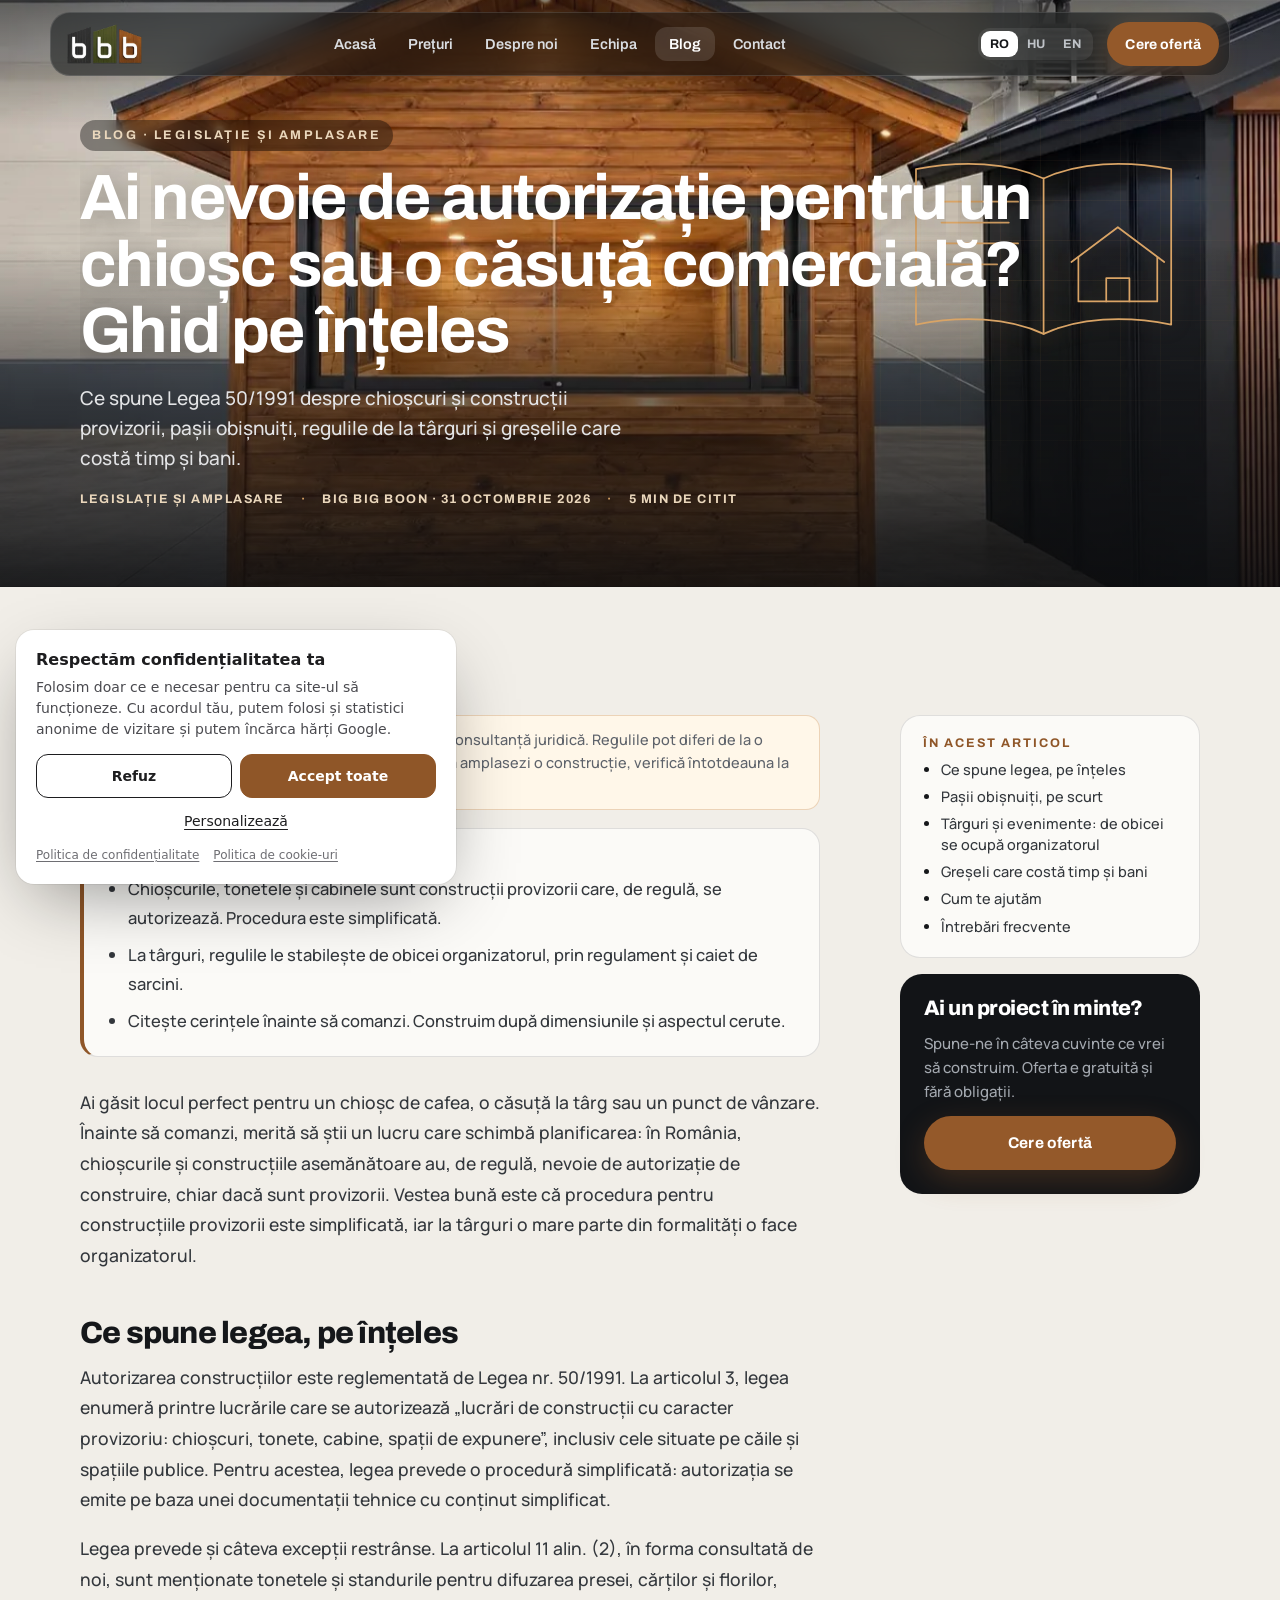
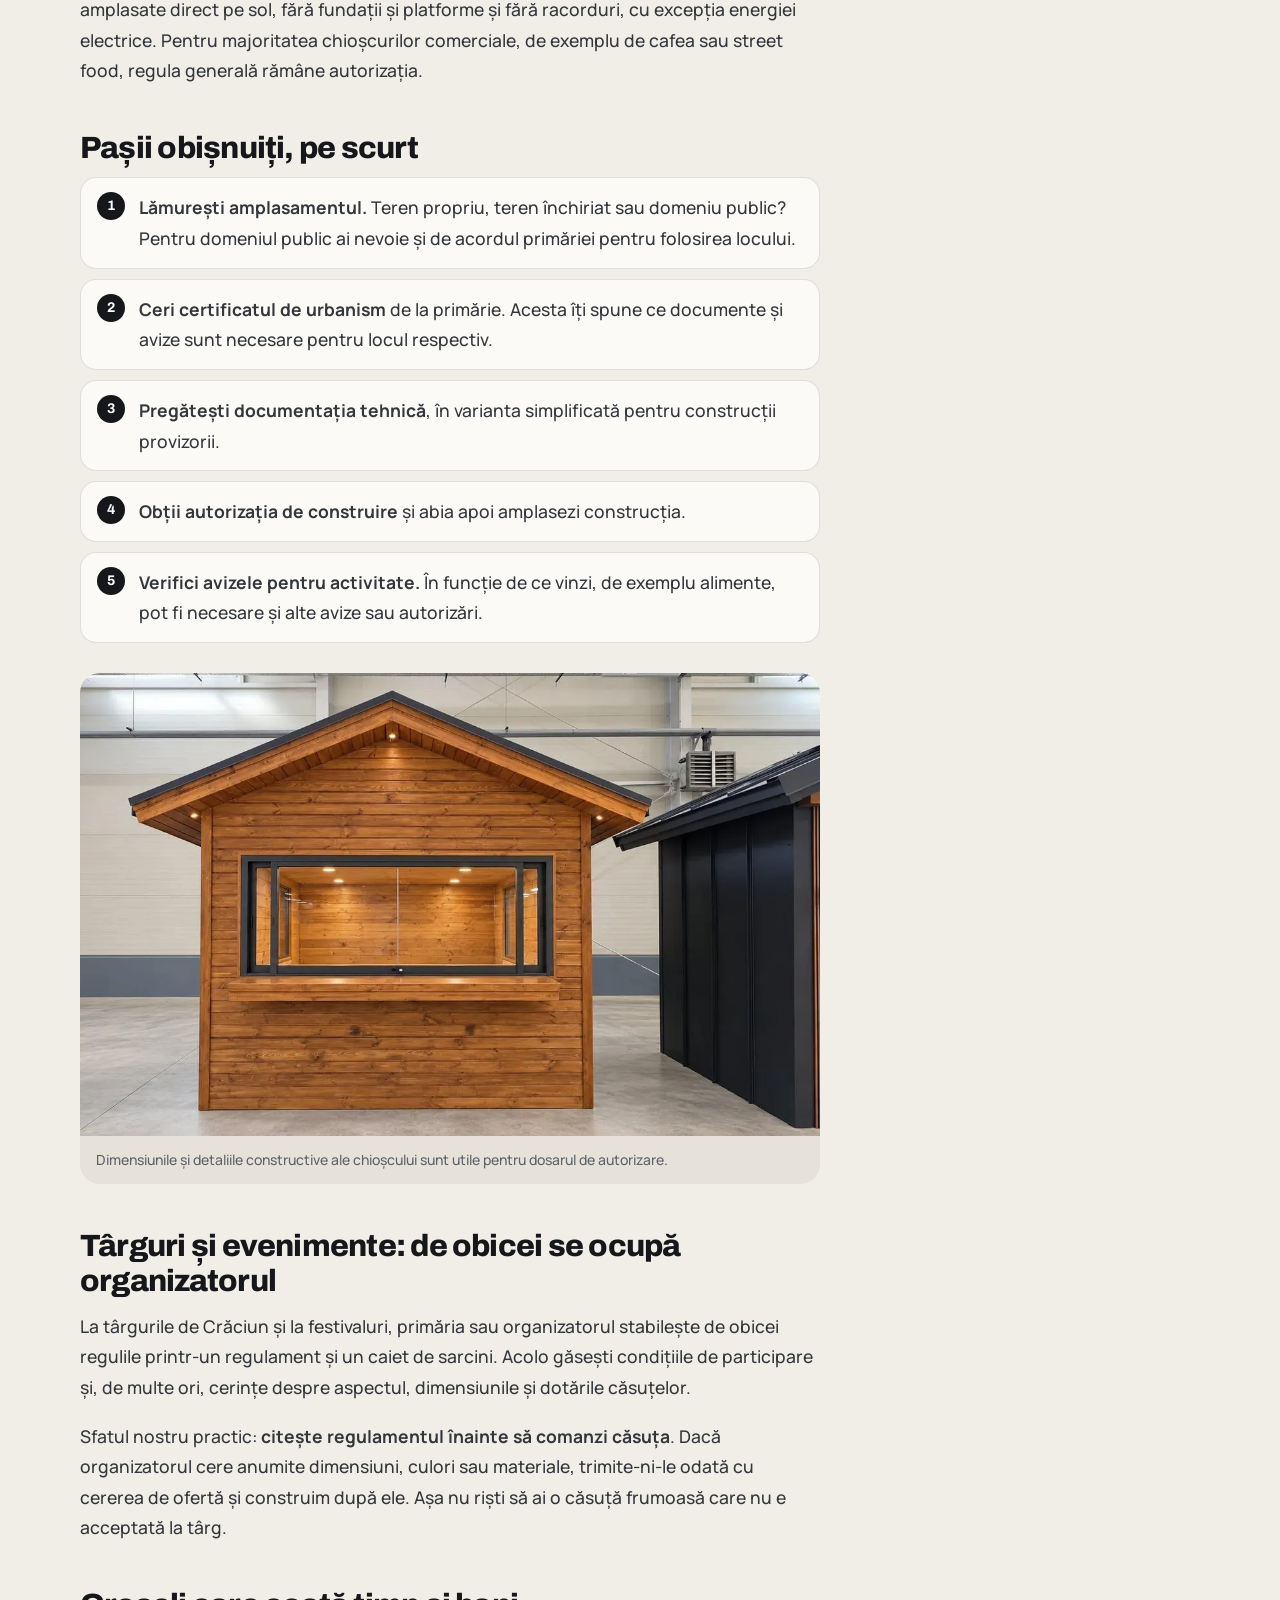
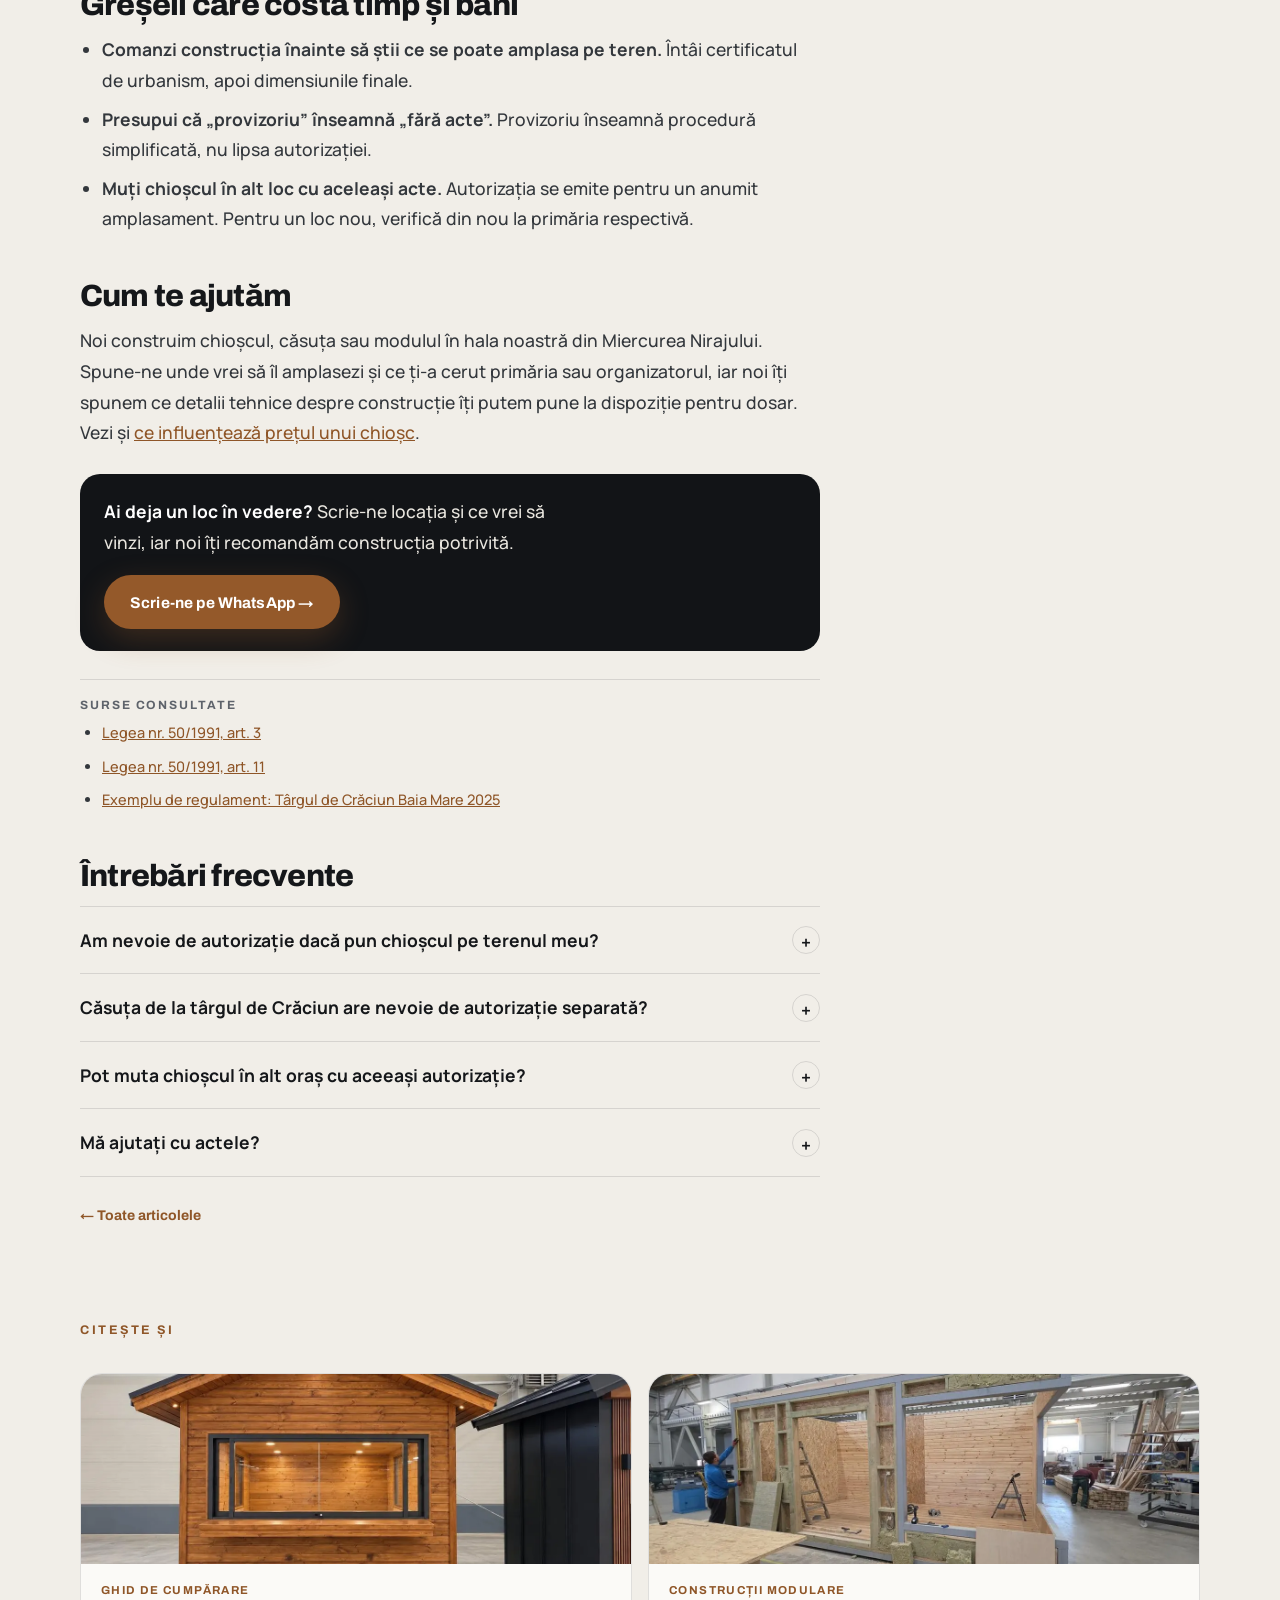
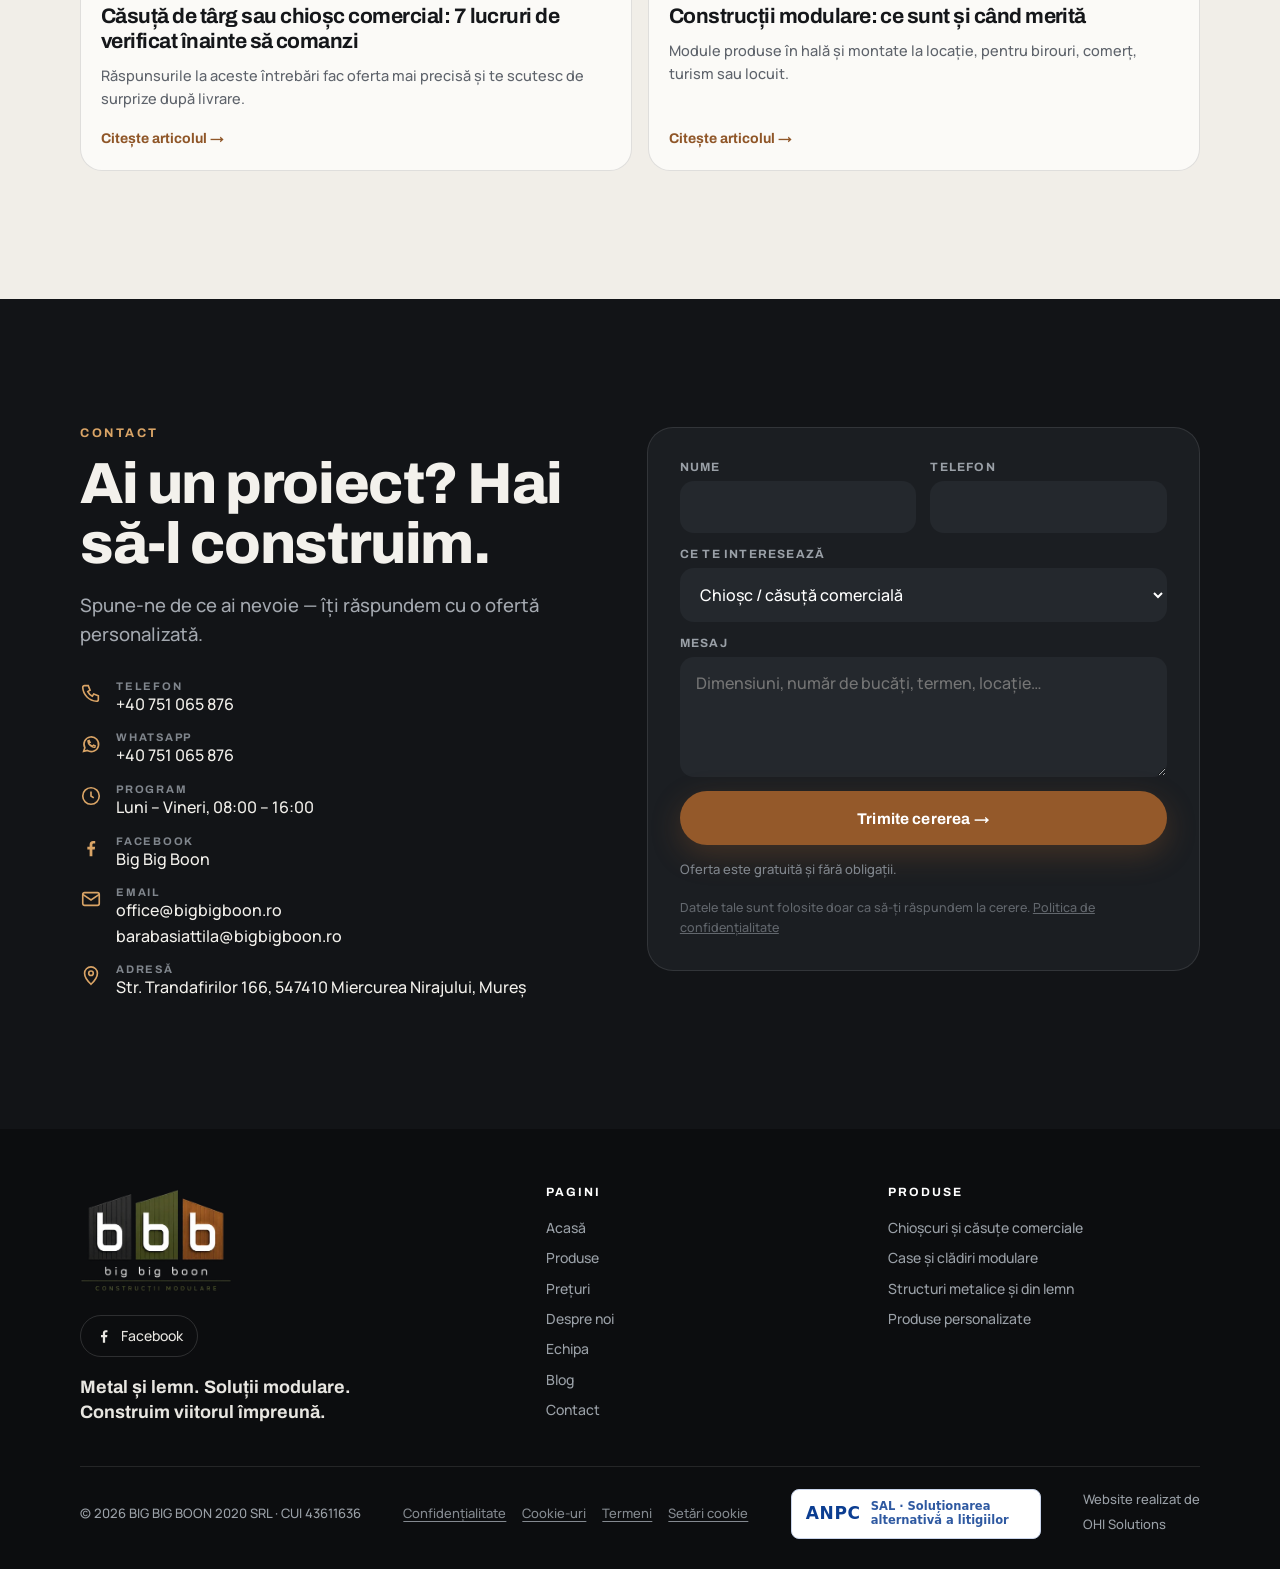
==== commit 44d17e0c: "Legal & privacy: consent banner (Consent Mode v2), privacy/cookie/terms pages, ANPC SAL, self-hosted" ====
--- a/blog-autorizatie-chiosc-casuta-comerciala.html
+++ b/blog-autorizatie-chiosc-casuta-comerciala.html
@@ -2,6 +2,7 @@
 <html lang="ro">
 <head>
 <meta charset="utf-8">
+<script src="/consent.js" data-policy="/confidentialitate" data-cookies="/cookie" data-accent="#8F5628"></script>
 <meta name="viewport" content="width=device-width,initial-scale=1,viewport-fit=cover">
 <title>Ai nevoie de autorizație pentru un chioșc sau o căsuță comercială? Ghid pe înțeles · Big Big Boon</title>
 <meta name="description" content="Ce spune Legea 50/1991 despre chioșcuri și construcții provizorii, pașii obișnuiți, regulile de la târguri și greșelile care costă timp și bani.">
@@ -638,6 +639,7 @@
 @media (max-width:700px){.hero .bgimg[style*="g-chiosc-din-lemn-natural-cu-vitrina-1200"]{background-image:url(img/g-chiosc-din-lemn-natural-cu-vitrina-600.webp)!important}}
 </style>
 <link rel="stylesheet" href="motion.css">
+<link rel="stylesheet" href="/legal.css">
 </head>
 <body data-page="blog" data-title="artT">
 <div id="intro" aria-hidden="true">
@@ -676,7 +678,7 @@
   <p class="ib-cap" data-t="introCap">Metal și lemn. <em>Construit să dureze.</em></p>
   <button type="button" class="ib-skip" id="iskip"><span data-t="k3skip">Sari peste</span> →</button>
 </div>
-<script>window.__introT0=performance.now()</script>
+
 
 <header id="hdr">
   <a class="logo" href="index.html" aria-label="Big Big Boon">
@@ -809,7 +811,7 @@
       <div><h3 class="fh" data-t="ftPages">Pagini</h3><a href="index.html" data-t="navHome">Acasă</a><a href="index.html#produse" data-t="navProd">Produse</a><a href="preturi.html" data-t="navPrice">Prețuri</a><a href="despre.html" data-t="navAbout">Despre noi</a><a href="echipa.html" data-t="navTeam">Echipa</a><a href="blog.html" data-t="navBlog">Blog</a><a href="contact.html" data-t="navContact">Contact</a></div>
       <div><h3 class="fh" data-t="ftProd">Produse</h3><a href="index.html#produse" data-t="p1h">Chioșcuri și căsuțe comerciale</a><a href="index.html#produse" data-t="p2h">Case și clădiri modulare</a><a href="index.html#produse" data-t="p3h">Structuri metalice și din lemn</a><a href="index.html#produse" data-t="p4h">Produse personalizate</a></div>
     </div>
-    <div class="bot"><span>© 2026 BIG BIG BOON 2020 SRL · CUI 43611636</span><span data-t="ftC">Website realizat de <a href="https://ohis-gamma.vercel.app" target="_blank" rel="noopener">OHI Solutions</a></span></div>
+    <div class="bot"><span>© 2026 BIG BIG BOON 2020 SRL · CUI 43611636</span><span class="flegal"><a href="/confidentialitate" data-t="lgPriv">Confidențialitate</a><a href="/cookie" data-t="lgCk">Cookie-uri</a><a href="/termeni" data-t="lgTerms">Termeni</a><button type="button" data-consent-open data-t="lgSet">Setări cookie</button></span><a class="anpc-sal" href="https://reclamatiisal.anpc.ro" target="_blank" rel="noopener noreferrer" aria-label="ANPC – Soluționarea alternativă a litigiilor"><b>ANPC</b><span>SAL · Soluționarea alternativă a litigiilor</span></a><span data-t="ftC">Website realizat de <a href="https://ohis-gamma.vercel.app" target="_blank" rel="noopener">OHI Solutions</a></span></div>
   </div>
 </footer>
 
@@ -825,7 +827,7 @@
 if(!location.hash)window.scrollTo(0,0);
 /* ---------- i18n (RO is the markup itself) ---------- */
 const T={
-hu:{hoursVal:"Hétfő – Péntek, 08:00 – 16:00",b3d1:"Minden egy szilárd alappal és egy fém- vagy favázzal kezdődik, könnyű szállításra és szerelésre tervezve.",b3d2:"A vázelemek közé szerelt szigetelés több kényelmet ad, minden évszakban.",b3d3:"Fekete lemez falécekkel vagy natúr fa — a megjelenést te választod.",b3d4:"Tolóablak és fa kiszolgálópult, a vevők számára kényelmes magasságban.",b3d5:"Nyeregtető látszó fagerendákkal, amelyek karaktert adnak az építménynek.",b3d6:"Meleg fények belül és a homlokzaton. Az árusítóházad nyitásra kész.",navTeam:"Csapat",navBlog:"Blog",navContact:"Kapcsolat",titleTeam:"Csapat · Big Big Boon",titleBlog:"Blog · Big Big Boon",titleContact:"Kapcsolat · Big Big Boon",b3H:"Görgess, és nézd, ahogy felépül.",b3s1:"Alap és váz",b3s2:"Szigetelés",b3s3:"Falak és burkolat",b3s4:"Ablak és pult",b3s5:"Tető és gerendák",b3s6:"Felkapcsolt fények",tmH:"Az emberek <em>minden építmény mögött.</em>",tmP:"Ismerd meg a csapatot, amely válaszol, tervez és épít — nyárádszeredai csarnokunkban.",tmEy:"Ki mit csinál",tmH2:"Az első telefontól a szerelésig.",r1:"Recepció és iroda",r1p:"Fogadja a megkereséseket, felveszi a telefont, és a megfelelő emberhez irányít.",r2:"Értékesítés és ajánlatok",r2p:"Átbeszéli veled a projektet, és elkészíti a személyre szabott ajánlatot.",r3:"Tervezés",r3p:"Meghatározza a méreteket, az anyagokat és a műszaki részleteket.",r4:"Gyártás",r4p:"A csarnokban elkészíti a szerkezetet, a burkolatot és a felületeket.",r5:"Szállítás és szerelés",r5p:"Leszállítja és felszereli az építményt a helyszínen.",tmName:"Név később",tmNote:"A csapat nevei és fotói a Big Big Boonnal közösen kerülnek fel.",rcEy:"Recepció",rcH:"Itt találsz meg minket.",rcP:"A recepció és a gyártócsarnok Nyárádszereda térségében, Maros megyében található. Hívj előtte, és egyeztetünk egy időpontot.",rcHours:"Nyitvatartás",tbd:"Később",rcDir:"Megnyitás a Google Térképen",cpH:"Beszéljünk <em>a projektedről.</em>",cpP:"Hívj, írj, vagy töltsd ki az űrlapot — személyre szabott ajánlattal válaszolunk.",ccWa:"WhatsApp",blH:"Útmutatók és hírek <em>a csarnokból.</em>",blP:"Gyakorlati tanácsok árusítóházakról, moduláris építményekről, fém- és faszerkezetekről.",blEy:"Cikkek",blMore:"Tovább olvasom →",blBack:"↑ Vissza a cikkekhez",blLang:"A cikkek jelenleg román nyelven érhetők el.",introCap:"Fém és fa. <em>Tartósra építve.</em>",tg3:"Rendezvények",tg2:"Kereskedelem",tg1:"Street-food",sq5:"Tető",sq4:"Ablak és pult",sq3:"Falak",sq2:"Szigetelés",sq1:"Váz",logoSub:"Moduláris építmények",navHome:"Főoldal",navProd:"Termékek",navPrice:"Árak",navAbout:"Rólunk",ctaQuote:"Ajánlatkérés",
+hu:{lgPriv:"Adatvédelem",lgCk:"Sütik",lgTerms:"Feltételek",lgSet:"Süti beállítások",lgNote:"A dokumentum hivatalos változata román nyelvű. Kérésre szívesen elküldjük magyarul is: office@bigbigboon.ro.",titlePriv:"Adatvédelmi tájékoztató · Big Big Boon",titleCk:"Süti szabályzat · Big Big Boon",titleTerms:"Felhasználási feltételek · Big Big Boon",hoursVal:"Hétfő – Péntek, 08:00 – 16:00",b3d1:"Minden egy szilárd alappal és egy fém- vagy favázzal kezdődik, könnyű szállításra és szerelésre tervezve.",b3d2:"A vázelemek közé szerelt szigetelés több kényelmet ad, minden évszakban.",b3d3:"Fekete lemez falécekkel vagy natúr fa — a megjelenést te választod.",b3d4:"Tolóablak és fa kiszolgálópult, a vevők számára kényelmes magasságban.",b3d5:"Nyeregtető látszó fagerendákkal, amelyek karaktert adnak az építménynek.",b3d6:"Meleg fények belül és a homlokzaton. Az árusítóházad nyitásra kész.",navTeam:"Csapat",navBlog:"Blog",navContact:"Kapcsolat",titleTeam:"Csapat · Big Big Boon",titleBlog:"Blog · Big Big Boon",titleContact:"Kapcsolat · Big Big Boon",b3H:"Görgess, és nézd, ahogy felépül.",b3s1:"Alap és váz",b3s2:"Szigetelés",b3s3:"Falak és burkolat",b3s4:"Ablak és pult",b3s5:"Tető és gerendák",b3s6:"Felkapcsolt fények",tmH:"Az emberek <em>minden építmény mögött.</em>",tmP:"Ismerd meg a csapatot, amely válaszol, tervez és épít — nyárádszeredai csarnokunkban.",tmEy:"Ki mit csinál",tmH2:"Az első telefontól a szerelésig.",r1:"Recepció és iroda",r1p:"Fogadja a megkereséseket, felveszi a telefont, és a megfelelő emberhez irányít.",r2:"Értékesítés és ajánlatok",r2p:"Átbeszéli veled a projektet, és elkészíti a személyre szabott ajánlatot.",r3:"Tervezés",r3p:"Meghatározza a méreteket, az anyagokat és a műszaki részleteket.",r4:"Gyártás",r4p:"A csarnokban elkészíti a szerkezetet, a burkolatot és a felületeket.",r5:"Szállítás és szerelés",r5p:"Leszállítja és felszereli az építményt a helyszínen.",tmName:"Név később",tmNote:"A csapat nevei és fotói a Big Big Boonnal közösen kerülnek fel.",rcEy:"Recepció",rcH:"Itt találsz meg minket.",rcP:"A recepció és a gyártócsarnok Nyárádszereda térségében, Maros megyében található. Hívj előtte, és egyeztetünk egy időpontot.",rcHours:"Nyitvatartás",tbd:"Később",rcDir:"Megnyitás a Google Térképen",cpH:"Beszéljünk <em>a projektedről.</em>",cpP:"Hívj, írj, vagy töltsd ki az űrlapot — személyre szabott ajánlattal válaszolunk.",ccWa:"WhatsApp",blH:"Útmutatók és hírek <em>a csarnokból.</em>",blP:"Gyakorlati tanácsok árusítóházakról, moduláris építményekről, fém- és faszerkezetekről.",blEy:"Cikkek",blMore:"Tovább olvasom →",blBack:"↑ Vissza a cikkekhez",blLang:"A cikkek jelenleg román nyelven érhetők el.",introCap:"Fém és fa. <em>Tartósra építve.</em>",tg3:"Rendezvények",tg2:"Kereskedelem",tg1:"Street-food",sq5:"Tető",sq4:"Ablak és pult",sq3:"Falak",sq2:"Szigetelés",sq1:"Váz",logoSub:"Moduláris építmények",navHome:"Főoldal",navProd:"Termékek",navPrice:"Árak",navAbout:"Rólunk",ctaQuote:"Ajánlatkérés",
 heroEy:"Fém · Fa · Moduláris — Maros megye",heroH:"Árusítóházak és moduláris házak.<br><em>Fémből és fából, tartósra építve.</em>",heroP:"Árusítóházak, moduláris házak, fém- és faszerkezetek — saját csarnokunkban tervezve és gyártva, Nyárádszeredán.",heroC1:"Termékeink",heroC2:"Tervezd meg a modelled",
 s1:"Saját gyártás, saját csarnokban",s2:"Fém és fa, egyben",s3:"Moduláris és bővíthető",s4:"Szállításra és szerelésre tervezve",
 prEy:"Amit építünk",prH:"Négy irány, egy műhely.",prP:"A fém erejét a fa melegségével ötvözzük. Minden projekt a te igényeidből indul.",
@@ -855,7 +857,7 @@
 ctEy:"Kapcsolat",ctH:"Van egy projekted? Építsük meg.",ctP:"Írd meg, mire van szükséged — személyre szabott ajánlattal válaszolunk.",ciPhone:"Telefon",ciAddr:"Cím",
 fmName:"Név",fmPhone:"Telefon",fmType:"Mi érdekel",o1:"Árusító- / vásári ház",o2:"Moduláris ház vagy épület",o3:"Fém- vagy faszerkezet",o4:"Egyedi termék",o5:"Más",fmMsg:"Üzenet",fmMsgP:"Méretek, darabszám, határidő, helyszín…",fmSend:"Küldés →",fmNote:"Az ajánlat ingyenes és kötelezettségmentes.",fmDone:"Köszönjük! Az online űrlap hamarosan aktív lesz.",
 ftPages:"Oldalak",ftProd:"Termékek",ftC:"Weboldal: OHI Solutions",cfgMsg:"Konfiguráció: ",titleHome:"Big Big Boon · Moduláris építmények",titlePrice:"Árak (béta) · Big Big Boon",titleAbout:"Rólunk · Big Big Boon"},
-en:{hoursVal:"Monday – Friday, 08:00 – 16:00",b3d1:"It all starts with a solid base and a metal or wooden frame, designed for easy transport and assembly.",b3d2:"Insulation fitted between the studs adds comfort in every season.",b3d3:"Black metal with wooden slats, or natural wood — you choose the look.",b3d4:"A sliding window and wooden serving counter, at the right height for customers.",b3d5:"A gable roof with exposed timber beams that give the building its character.",b3d6:"Warm lights inside and on the front. Your kiosk is ready to open.",navTeam:"Team",navBlog:"Blog",navContact:"Contact",titleTeam:"Team · Big Big Boon",titleBlog:"Blog · Big Big Boon",titleContact:"Contact · Big Big Boon",b3H:"Scroll and watch it build itself.",b3s1:"Base and frame",b3s2:"Insulation",b3s3:"Walls and cladding",b3s4:"Window and counter",b3s5:"Roof and beams",b3s6:"Lights on",tmH:"The people <em>behind every build.</em>",tmP:"Meet the team that answers, designs and builds — in our hall near Miercurea Nirajului.",tmEy:"Who does what",tmH2:"From the first call to installation.",r1:"Reception and office",r1p:"Takes your enquiry, answers the phone and puts you in touch with the right person.",r2:"Sales and quotes",r2p:"Talks your project through with you and prepares a custom quote.",r3:"Design",r3p:"Sets the dimensions, materials and technical details.",r4:"Production",r4p:"Builds the structure, cladding and finishes in our hall.",r5:"Transport and installation",r5p:"Delivers the building and installs it on site.",tmName:"Name to be added",tmNote:"Team names and photos will be added together with Big Big Boon.",rcEy:"Reception",rcH:"Where to find us.",rcP:"Our reception and production hall are near Miercurea Nirajului, Mureș County. Call ahead and we will set up a meeting.",rcHours:"Opening hours",tbd:"To be added",rcDir:"Open in Google Maps",cpH:"Let's talk about <em>your project.</em>",cpP:"Call, write or fill in the form — we'll reply with a custom quote.",ccWa:"WhatsApp",blH:"Guides and news <em>from the hall.</em>",blP:"Practical advice on kiosks, modular buildings and metal and wooden structures.",blEy:"Articles",blMore:"Read more →",blBack:"↑ Back to articles",blLang:"Articles are currently available in Romanian.",introCap:"Metal and wood. <em>Built to last.</em>",tg3:"Events",tg2:"Retail",tg1:"Street food",sq5:"Roof",sq4:"Window & counter",sq3:"Walls",sq2:"Insulation",sq1:"Frame",logoSub:"Modular buildings",navHome:"Home",navProd:"Products",navPrice:"Pricing",navAbout:"About us",ctaQuote:"Get a quote",
+en:{lgPriv:"Privacy",lgCk:"Cookies",lgTerms:"Terms",lgSet:"Cookie settings",lgNote:"The official version of this document is in Romanian. We are happy to send an English version on request: office@bigbigboon.ro.",titlePriv:"Privacy policy · Big Big Boon",titleCk:"Cookie policy · Big Big Boon",titleTerms:"Terms and conditions · Big Big Boon",hoursVal:"Monday – Friday, 08:00 – 16:00",b3d1:"It all starts with a solid base and a metal or wooden frame, designed for easy transport and assembly.",b3d2:"Insulation fitted between the studs adds comfort in every season.",b3d3:"Black metal with wooden slats, or natural wood — you choose the look.",b3d4:"A sliding window and wooden serving counter, at the right height for customers.",b3d5:"A gable roof with exposed timber beams that give the building its character.",b3d6:"Warm lights inside and on the front. Your kiosk is ready to open.",navTeam:"Team",navBlog:"Blog",navContact:"Contact",titleTeam:"Team · Big Big Boon",titleBlog:"Blog · Big Big Boon",titleContact:"Contact · Big Big Boon",b3H:"Scroll and watch it build itself.",b3s1:"Base and frame",b3s2:"Insulation",b3s3:"Walls and cladding",b3s4:"Window and counter",b3s5:"Roof and beams",b3s6:"Lights on",tmH:"The people <em>behind every build.</em>",tmP:"Meet the team that answers, designs and builds — in our hall near Miercurea Nirajului.",tmEy:"Who does what",tmH2:"From the first call to installation.",r1:"Reception and office",r1p:"Takes your enquiry, answers the phone and puts you in touch with the right person.",r2:"Sales and quotes",r2p:"Talks your project through with you and prepares a custom quote.",r3:"Design",r3p:"Sets the dimensions, materials and technical details.",r4:"Production",r4p:"Builds the structure, cladding and finishes in our hall.",r5:"Transport and installation",r5p:"Delivers the building and installs it on site.",tmName:"Name to be added",tmNote:"Team names and photos will be added together with Big Big Boon.",rcEy:"Reception",rcH:"Where to find us.",rcP:"Our reception and production hall are near Miercurea Nirajului, Mureș County. Call ahead and we will set up a meeting.",rcHours:"Opening hours",tbd:"To be added",rcDir:"Open in Google Maps",cpH:"Let's talk about <em>your project.</em>",cpP:"Call, write or fill in the form — we'll reply with a custom quote.",ccWa:"WhatsApp",blH:"Guides and news <em>from the hall.</em>",blP:"Practical advice on kiosks, modular buildings and metal and wooden structures.",blEy:"Articles",blMore:"Read more →",blBack:"↑ Back to articles",blLang:"Articles are currently available in Romanian.",introCap:"Metal and wood. <em>Built to last.</em>",tg3:"Events",tg2:"Retail",tg1:"Street food",sq5:"Roof",sq4:"Window & counter",sq3:"Walls",sq2:"Insulation",sq1:"Frame",logoSub:"Modular buildings",navHome:"Home",navProd:"Products",navPrice:"Pricing",navAbout:"About us",ctaQuote:"Get a quote",
 heroEy:"Metal · Wood · Modular — Mureș, Romania",heroH:"Kiosks and modular buildings.<br><em>Metal and wood, built to last.</em>",heroP:"Retail kiosks, modular homes and metal and wooden structures — designed and built in our own hall in Miercurea Nirajului.",heroC1:"See products",heroC2:"Build your model",
 s1:"Made in-house, in our own hall",s2:"Metal and wood, combined",s3:"Modular and expandable",s4:"Designed for transport and assembly",
 prEy:"What we build",prH:"Four directions, one workshop.",prP:"We combine the strength of metal with the warmth of wood. Every project starts from what you need.",
@@ -886,7 +888,7 @@
 fmName:"Name",fmPhone:"Phone",fmType:"I'm interested in",o1:"Kiosk / market stall",o2:"Modular home or building",o3:"Metal or wooden structure",o4:"Custom product",o5:"Something else",fmMsg:"Message",fmMsgP:"Size, quantity, deadline, location…",fmSend:"Send request →",fmNote:"The quote is free and without obligation.",fmDone:"Thank you! The online form will be active soon.",
 ftPages:"Pages",ftProd:"Products",ftC:"Website by OHI Solutions",cfgMsg:"Configuration: ",titleHome:"Big Big Boon · Modular buildings",titlePrice:"Pricing (beta) · Big Big Boon",titleAbout:"About us · Big Big Boon"}
 };
-const RO={titleTeam:"Echipa · Big Big Boon",titleBlog:"Blog · Big Big Boon",titleContact:"Contact · Big Big Boon",bRealBack:"Înapoi la schiță",tagReal:"Foto real",cfgMsg:"Configurație: ",fmDone:"Mulțumim! Formularul online va fi activat în curând.",titleHome:"Big Big Boon · Construcții modulare",titlePrice:"Prețuri (beta) · Big Big Boon",titleAbout:"Despre noi · Big Big Boon"};
+const RO={titlePriv:"Politica de confidențialitate · Big Big Boon",titleCk:"Politica de cookie-uri · Big Big Boon",titleTerms:"Termeni și condiții · Big Big Boon",titleTeam:"Echipa · Big Big Boon",titleBlog:"Blog · Big Big Boon",titleContact:"Contact · Big Big Boon",bRealBack:"Înapoi la schiță",tagReal:"Foto real",cfgMsg:"Configurație: ",fmDone:"Mulțumim! Formularul online va fi activat în curând.",titleHome:"Big Big Boon · Construcții modulare",titlePrice:"Prețuri (beta) · Big Big Boon",titleAbout:"Despre noi · Big Big Boon"};
 document.querySelectorAll('[data-t]').forEach(e=>{RO[e.dataset.t]=RO[e.dataset.t]||e.innerHTML});
 document.querySelectorAll('[data-tp]').forEach(e=>{RO[e.dataset.tp]=e.placeholder});
 let LANG='ro';
@@ -1082,7 +1084,7 @@
   var hp=document.createElement("input");hp.name="company_site";hp.tabIndex=-1;hp.autocomplete="off";hp.setAttribute("aria-hidden","true");hp.setAttribute("aria-label","Nu completați acest câmp");
   hp.style.cssText="position:absolute;left:-9999px;width:1px;height:1px;opacity:0";form.appendChild(hp);
   var priv=document.createElement("p");priv.className="note";priv.style.cssText="opacity:.7;font-size:12.5px;margin-top:4px";form.appendChild(priv);
-  function setPriv(){priv.textContent=msg("priv")}setPriv();
+  function setPriv(){priv.innerHTML=msg("priv")+' <a href="/confidentialitate" style="color:inherit;text-decoration:underline">'+({ro:"Politica de confidențialitate",hu:"Adatvédelmi tájékoztató",en:"Privacy policy"})[L()]+'</a>'}setPriv();
   new MutationObserver(setPriv).observe(document.documentElement,{attributes:true,attributeFilter:["lang"]});
   var T0=Date.now(),sent=false;
   function say(t,c){note.textContent=t;note.style.color=c||""}
@@ -1108,6 +1110,5 @@
 })();
 </script>
 <script defer src="motion.js"></script>
-<script defer src="intro-sound.js"></script>
 </body>
 </html>
--- a/legal.css
+++ b/legal.css
@@ -0,0 +1,24 @@
+/* legal pages + footer legal links */
+.lg{max-width:1120px;margin:0 auto;padding:clamp(110px,14vw,170px) clamp(18px,4vw,40px) clamp(60px,8vw,110px);color:var(--lg-ink,#1d1d1f)}
+.lg-hd{max-width:760px;margin-bottom:clamp(30px,5vw,56px)}
+.lg-k{font-size:12px;letter-spacing:.14em;text-transform:uppercase;opacity:.6;margin:0 0 14px}
+.lg h1{font-size:clamp(34px,5.6vw,64px);line-height:1.02;letter-spacing:-.025em;margin:0 0 18px;font-weight:600}
+.lg-lead{font-size:clamp(17px,1.6vw,20px);line-height:1.55;opacity:.8;margin:0 0 14px}
+.lg-meta{font-size:13px;opacity:.55;margin:0 0 10px}.lg-nav{font-size:14px;margin:0}.lg-nav a{color:inherit;opacity:.7}.lg-nav a[aria-current]{opacity:1;font-weight:600;text-decoration:none}
+.lg-body{display:grid;grid-template-columns:240px 1fr;gap:clamp(30px,5vw,70px);align-items:start}.lg-one{grid-template-columns:1fr;max-width:820px}
+.lg-toc{position:sticky;top:100px;font-size:14px;line-height:1.4;border-left:2px solid currentColor;border-color:rgba(127,127,127,.25);padding-left:18px}
+.lg-toc p{font-size:11px;letter-spacing:.14em;text-transform:uppercase;opacity:.55;margin:0 0 10px}.lg-toc ol{margin:0;padding:0 0 0 18px;display:grid;gap:9px}.lg-toc a{color:inherit;opacity:.75;text-decoration:none}.lg-toc a:hover{opacity:1;text-decoration:underline}
+.lg-txt{max-width:760px;font-size:16.5px;line-height:1.7}.lg-txt h2{font-size:clamp(21px,2.2vw,26px);letter-spacing:-.01em;margin:2.2em 0 .6em;line-height:1.2;font-weight:600;scroll-margin-top:100px}.lg-txt h2:first-child{margin-top:0}
+.lg-txt h3{font-size:17px;margin:1.6em 0 .4em;font-weight:600}.lg-txt p,.lg-txt li{opacity:.86}.lg-txt ul{padding-left:1.2em}.lg-txt li{margin:.45em 0}.lg-txt a{color:inherit;text-underline-offset:3px}
+.lg-tw{overflow-x:auto;margin:1em 0;border-radius:14px;border:1px solid rgba(127,127,127,.22)}.lg table{border-collapse:collapse;width:100%;min-width:640px;font-size:14px;line-height:1.5}
+.lg th,.lg td{text-align:left;padding:12px 14px;border-bottom:1px solid rgba(127,127,127,.18);vertical-align:top}.lg th{font-size:12px;letter-spacing:.06em;text-transform:uppercase;opacity:.65}.lg tr:last-child td{border-bottom:0}.lg code{font-size:.92em;word-break:break-word}
+.lg-btn{font:inherit;font-weight:600;font-size:15px;border:1.5px solid currentColor;background:none;color:inherit;border-radius:99px;padding:9px 18px;cursor:pointer;margin:2px 0}.lg-btn-p{padding:12px 22px}
+.anpc-sal{display:inline-flex;align-items:center;gap:10px;width:250px;height:50px;box-sizing:border-box;padding:0 14px;border-radius:8px;background:#fff;color:#0b3d91!important;border:1px solid #c9d4ea;text-decoration:none!important;font:600 11.5px/1.2 system-ui,sans-serif}
+.anpc-sal b{font-size:17px;letter-spacing:.04em;color:#0b3d91}.anpc-sal span{opacity:.85}
+@media(max-width:860px){.lg-body{grid-template-columns:1fr}.lg-toc{position:static}}
+
+footer .bot{flex-wrap:wrap;gap:12px 24px;align-items:center}
+.flegal{display:flex;flex-wrap:wrap;gap:4px 16px}.flegal a,.flegal button{color:inherit;font:inherit;background:none;border:0;padding:0;cursor:pointer;text-decoration:underline;text-underline-offset:3px;opacity:.85}.flegal a:hover,.flegal button:hover{opacity:1}
+.lg{--lg-ink:var(--ink,#15171a)}.lg h1 em{font-style:italic;color:var(--wood,#8F5628)}.lg .lg-k{color:var(--wood,#8F5628);opacity:1}
+.lg-ln:empty{display:none}.lg-ln{padding:12px 16px;border-radius:12px;background:rgba(143,86,40,.1);font-size:14px;margin:0 0 20px}
+.cm-ph{min-height:260px}
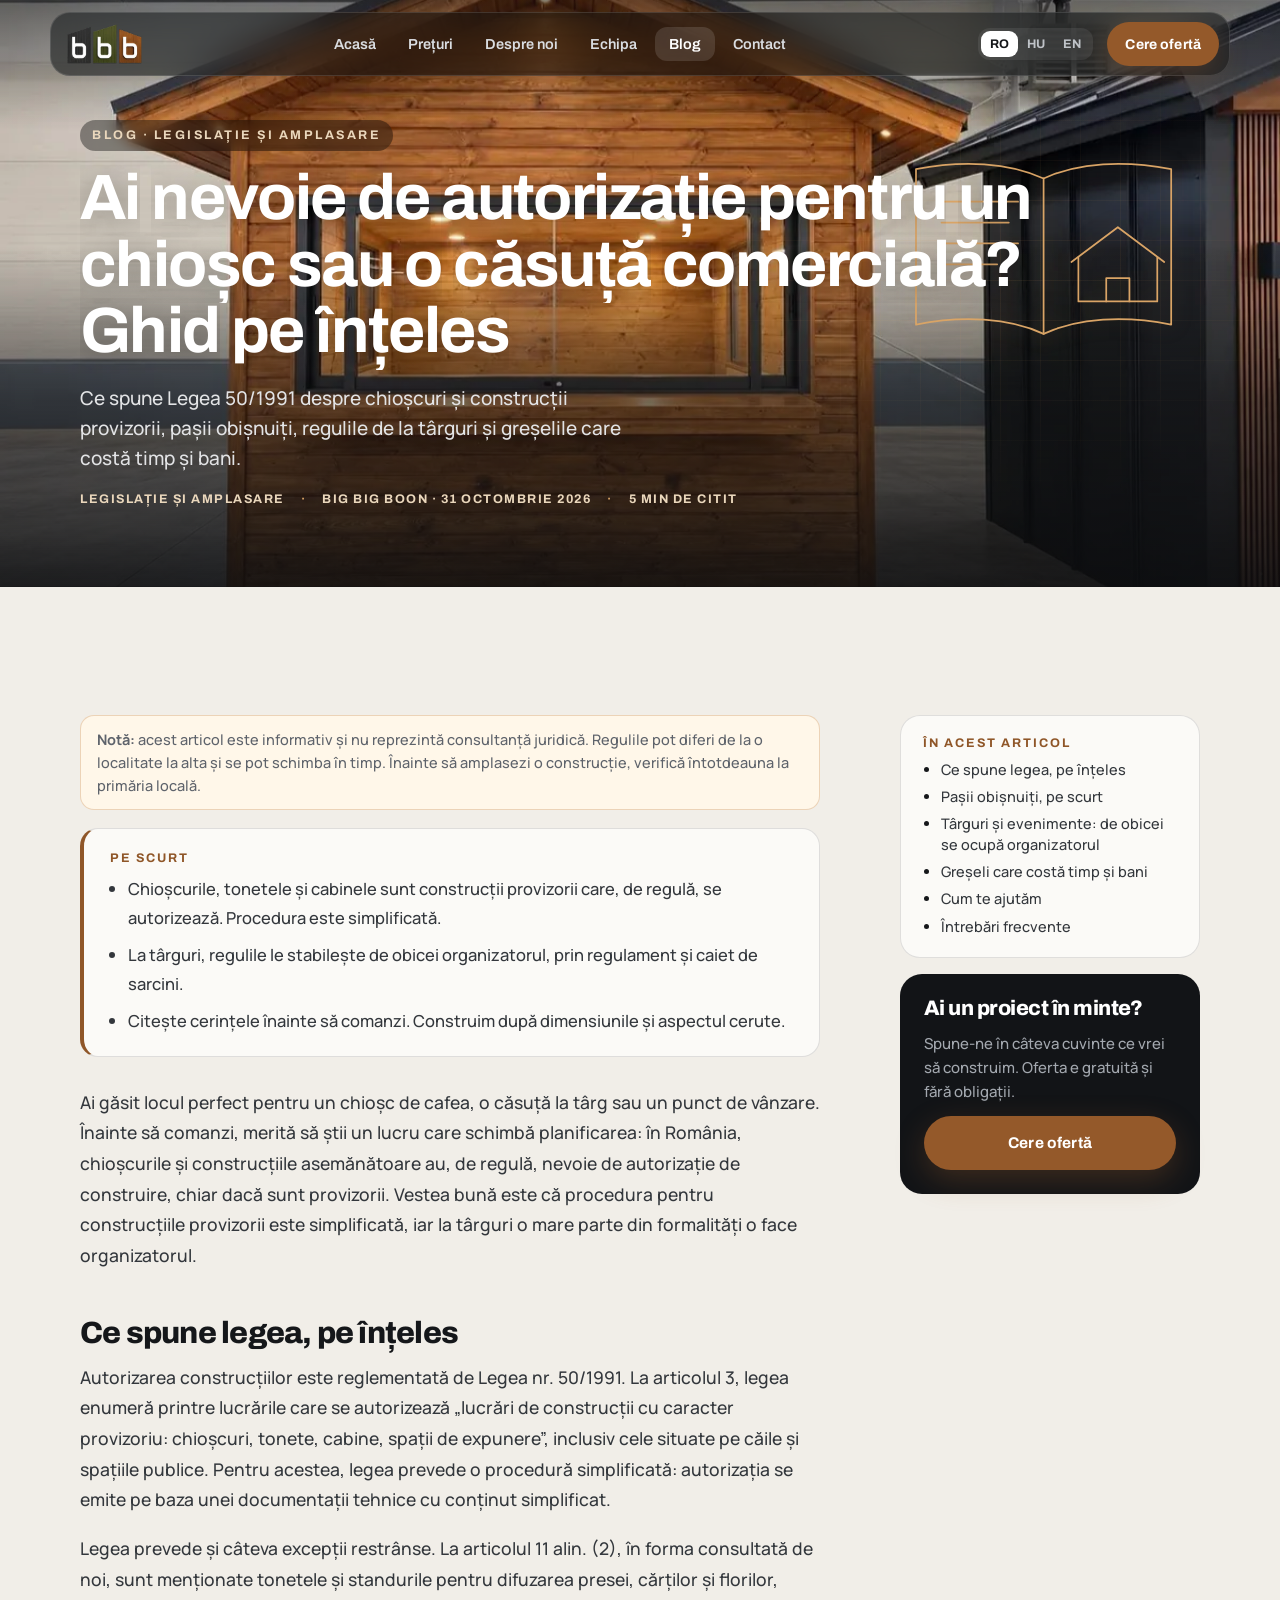
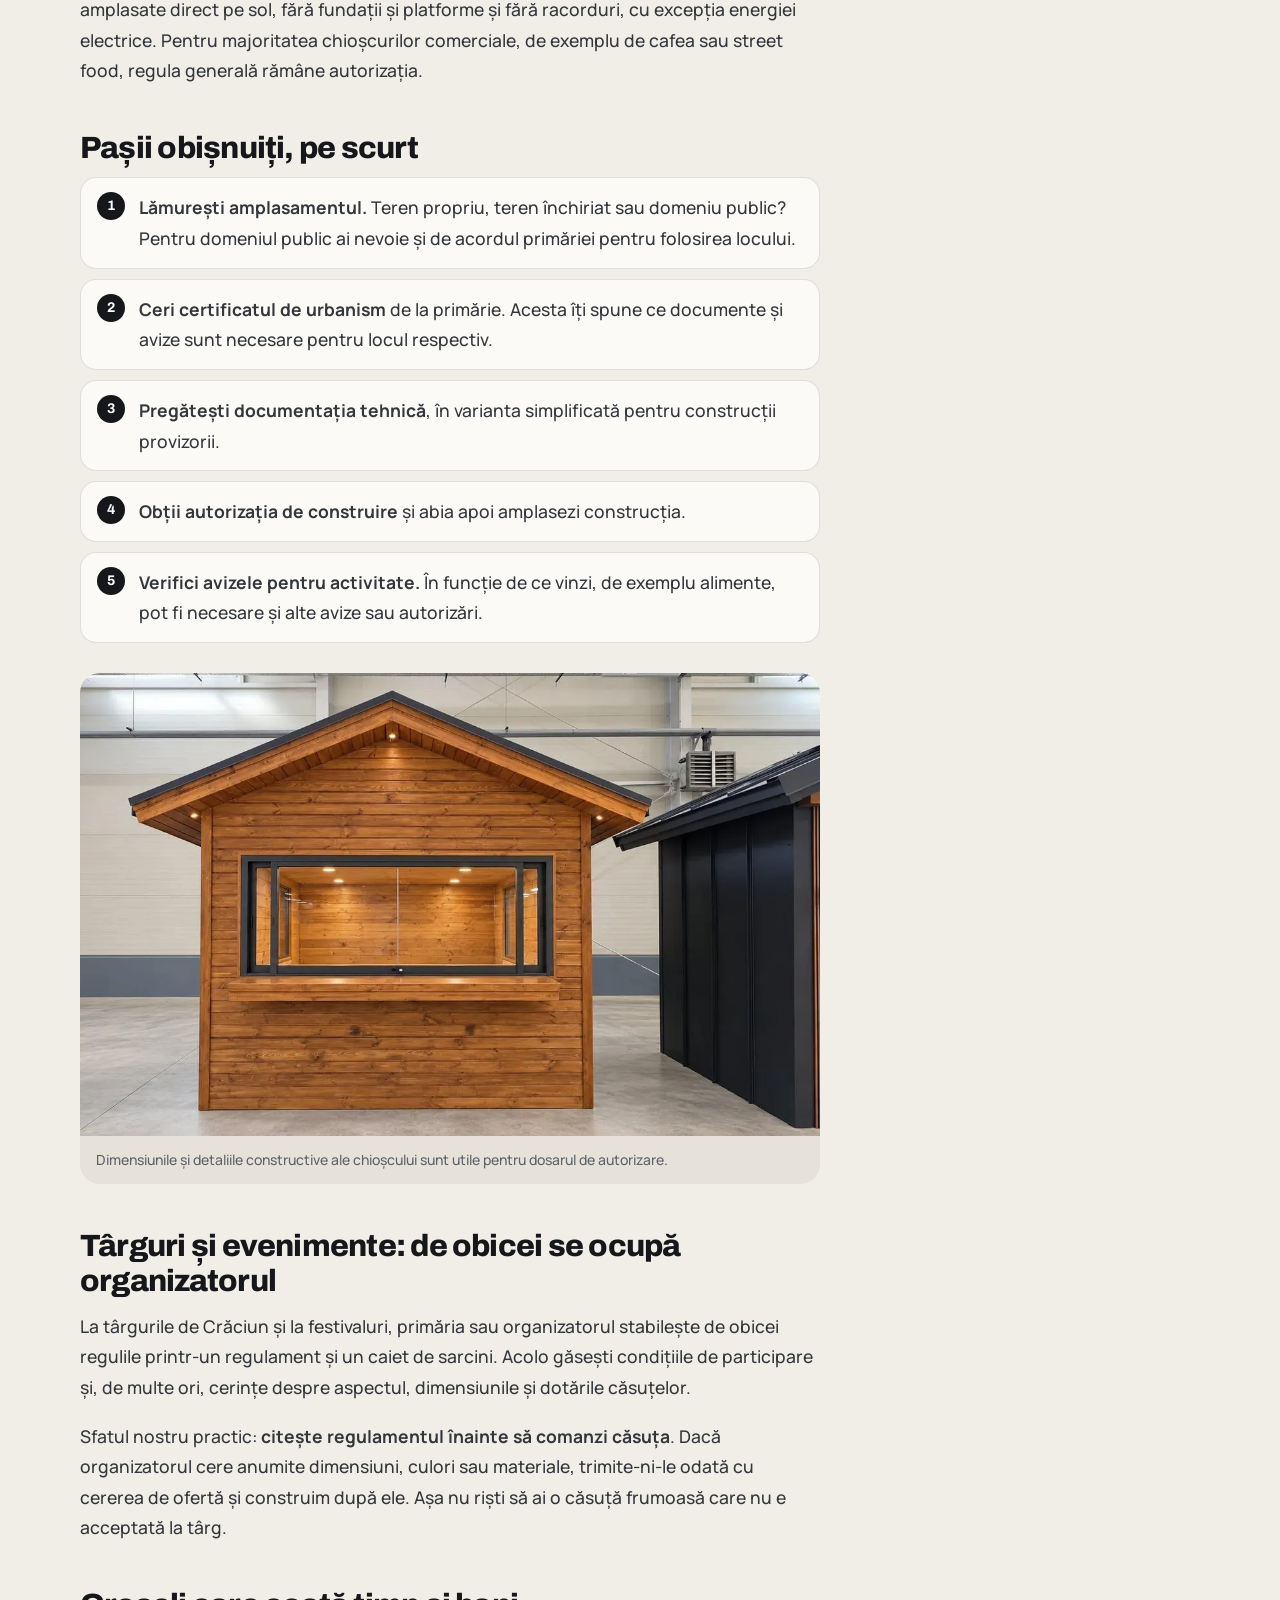
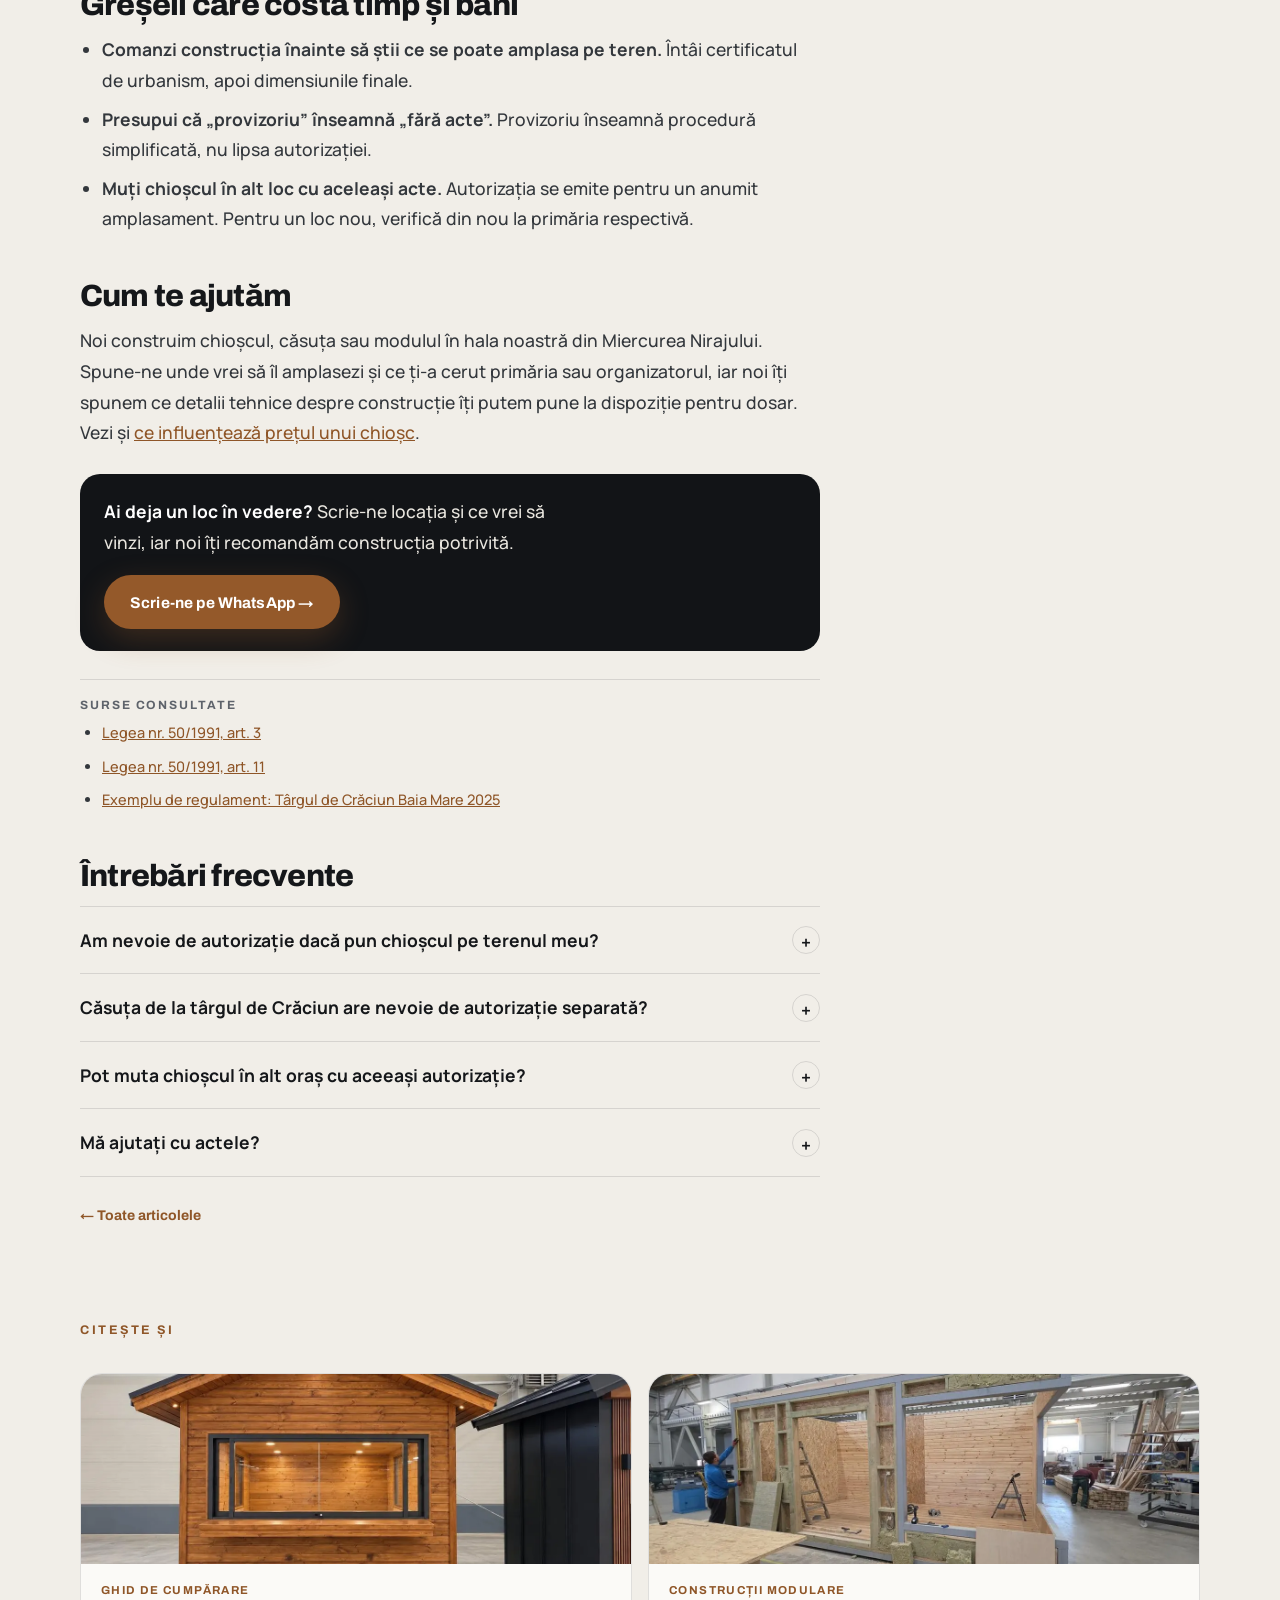
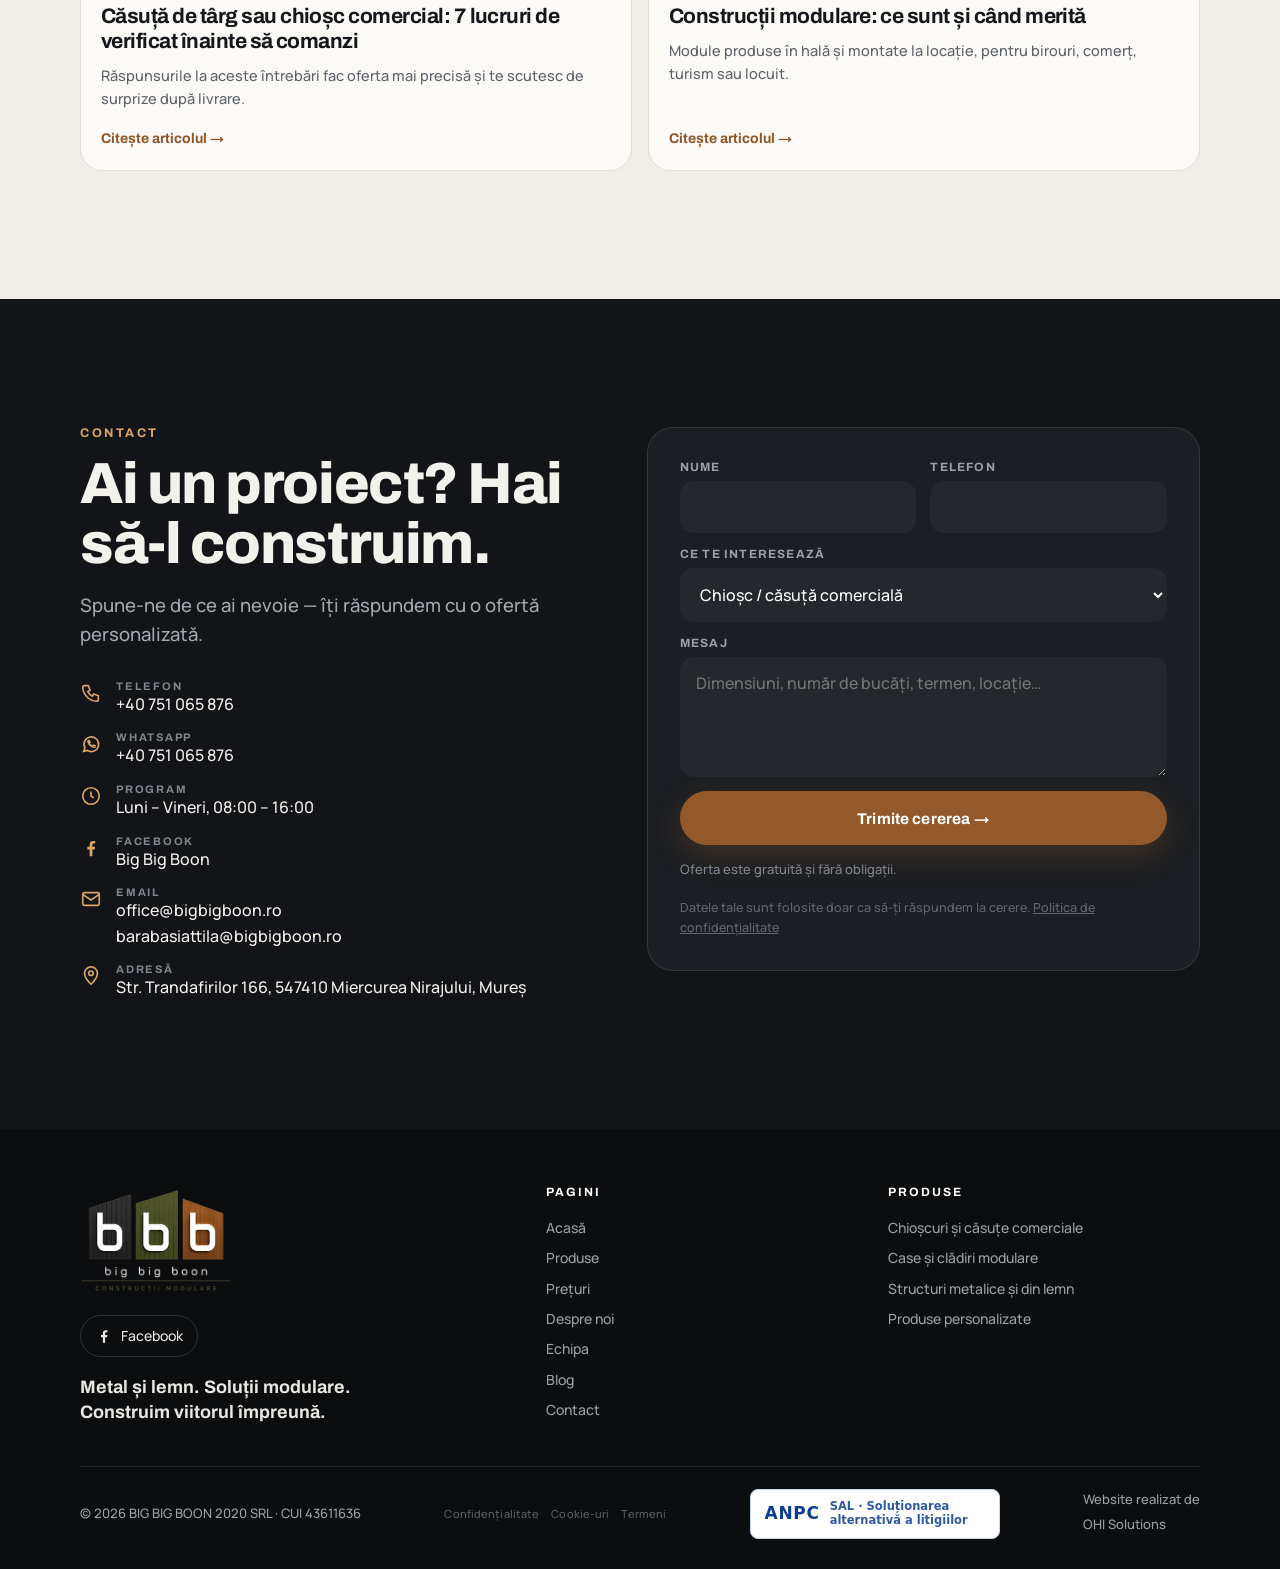
==== commit b8d5199e: "Compact dark consent banner shown only when needed; smaller legal links; BBB without banner until GA" ====
--- a/blog-autorizatie-chiosc-casuta-comerciala.html
+++ b/blog-autorizatie-chiosc-casuta-comerciala.html
@@ -2,7 +2,6 @@
 <html lang="ro">
 <head>
 <meta charset="utf-8">
-<script src="/consent.js" data-policy="/confidentialitate" data-cookies="/cookie" data-accent="#8F5628"></script>
 <meta name="viewport" content="width=device-width,initial-scale=1,viewport-fit=cover">
 <title>Ai nevoie de autorizație pentru un chioșc sau o căsuță comercială? Ghid pe înțeles · Big Big Boon</title>
 <meta name="description" content="Ce spune Legea 50/1991 despre chioșcuri și construcții provizorii, pașii obișnuiți, regulile de la târguri și greșelile care costă timp și bani.">
@@ -811,7 +810,7 @@
       <div><h3 class="fh" data-t="ftPages">Pagini</h3><a href="index.html" data-t="navHome">Acasă</a><a href="index.html#produse" data-t="navProd">Produse</a><a href="preturi.html" data-t="navPrice">Prețuri</a><a href="despre.html" data-t="navAbout">Despre noi</a><a href="echipa.html" data-t="navTeam">Echipa</a><a href="blog.html" data-t="navBlog">Blog</a><a href="contact.html" data-t="navContact">Contact</a></div>
       <div><h3 class="fh" data-t="ftProd">Produse</h3><a href="index.html#produse" data-t="p1h">Chioșcuri și căsuțe comerciale</a><a href="index.html#produse" data-t="p2h">Case și clădiri modulare</a><a href="index.html#produse" data-t="p3h">Structuri metalice și din lemn</a><a href="index.html#produse" data-t="p4h">Produse personalizate</a></div>
     </div>
-    <div class="bot"><span>© 2026 BIG BIG BOON 2020 SRL · CUI 43611636</span><span class="flegal"><a href="/confidentialitate" data-t="lgPriv">Confidențialitate</a><a href="/cookie" data-t="lgCk">Cookie-uri</a><a href="/termeni" data-t="lgTerms">Termeni</a><button type="button" data-consent-open data-t="lgSet">Setări cookie</button></span><a class="anpc-sal" href="https://reclamatiisal.anpc.ro" target="_blank" rel="noopener noreferrer" aria-label="ANPC – Soluționarea alternativă a litigiilor"><b>ANPC</b><span>SAL · Soluționarea alternativă a litigiilor</span></a><span data-t="ftC">Website realizat de <a href="https://ohis-gamma.vercel.app" target="_blank" rel="noopener">OHI Solutions</a></span></div>
+    <div class="bot"><span>© 2026 BIG BIG BOON 2020 SRL · CUI 43611636</span><span class="flegal"><a href="/confidentialitate" data-t="lgPriv">Confidențialitate</a><a href="/cookie" data-t="lgCk">Cookie-uri</a><a href="/termeni" data-t="lgTerms">Termeni</a></span><a class="anpc-sal" href="https://reclamatiisal.anpc.ro" target="_blank" rel="noopener noreferrer" aria-label="ANPC – Soluționarea alternativă a litigiilor"><b>ANPC</b><span>SAL · Soluționarea alternativă a litigiilor</span></a><span data-t="ftC">Website realizat de <a href="https://ohis-gamma.vercel.app" target="_blank" rel="noopener">OHI Solutions</a></span></div>
   </div>
 </footer>
 
--- a/legal.css
+++ b/legal.css
@@ -18,7 +18,7 @@
 @media(max-width:860px){.lg-body{grid-template-columns:1fr}.lg-toc{position:static}}
 
 footer .bot{flex-wrap:wrap;gap:12px 24px;align-items:center}
-.flegal{display:flex;flex-wrap:wrap;gap:4px 16px}.flegal a,.flegal button{color:inherit;font:inherit;background:none;border:0;padding:0;cursor:pointer;text-decoration:underline;text-underline-offset:3px;opacity:.85}.flegal a:hover,.flegal button:hover{opacity:1}
+.flegal{display:flex;flex-wrap:wrap;gap:2px 12px;font-size:11px;letter-spacing:.01em}.flegal a,.flegal button{color:inherit;font:inherit;background:none;border:0;padding:0;cursor:pointer;text-decoration:none;opacity:.55}.flegal a:hover,.flegal button:hover{opacity:1;text-decoration:underline}
 .lg{--lg-ink:var(--ink,#15171a)}.lg h1 em{font-style:italic;color:var(--wood,#8F5628)}.lg .lg-k{color:var(--wood,#8F5628);opacity:1}
 .lg-ln:empty{display:none}.lg-ln{padding:12px 16px;border-radius:12px;background:rgba(143,86,40,.1);font-size:14px;margin:0 0 20px}
 .cm-ph{min-height:260px}
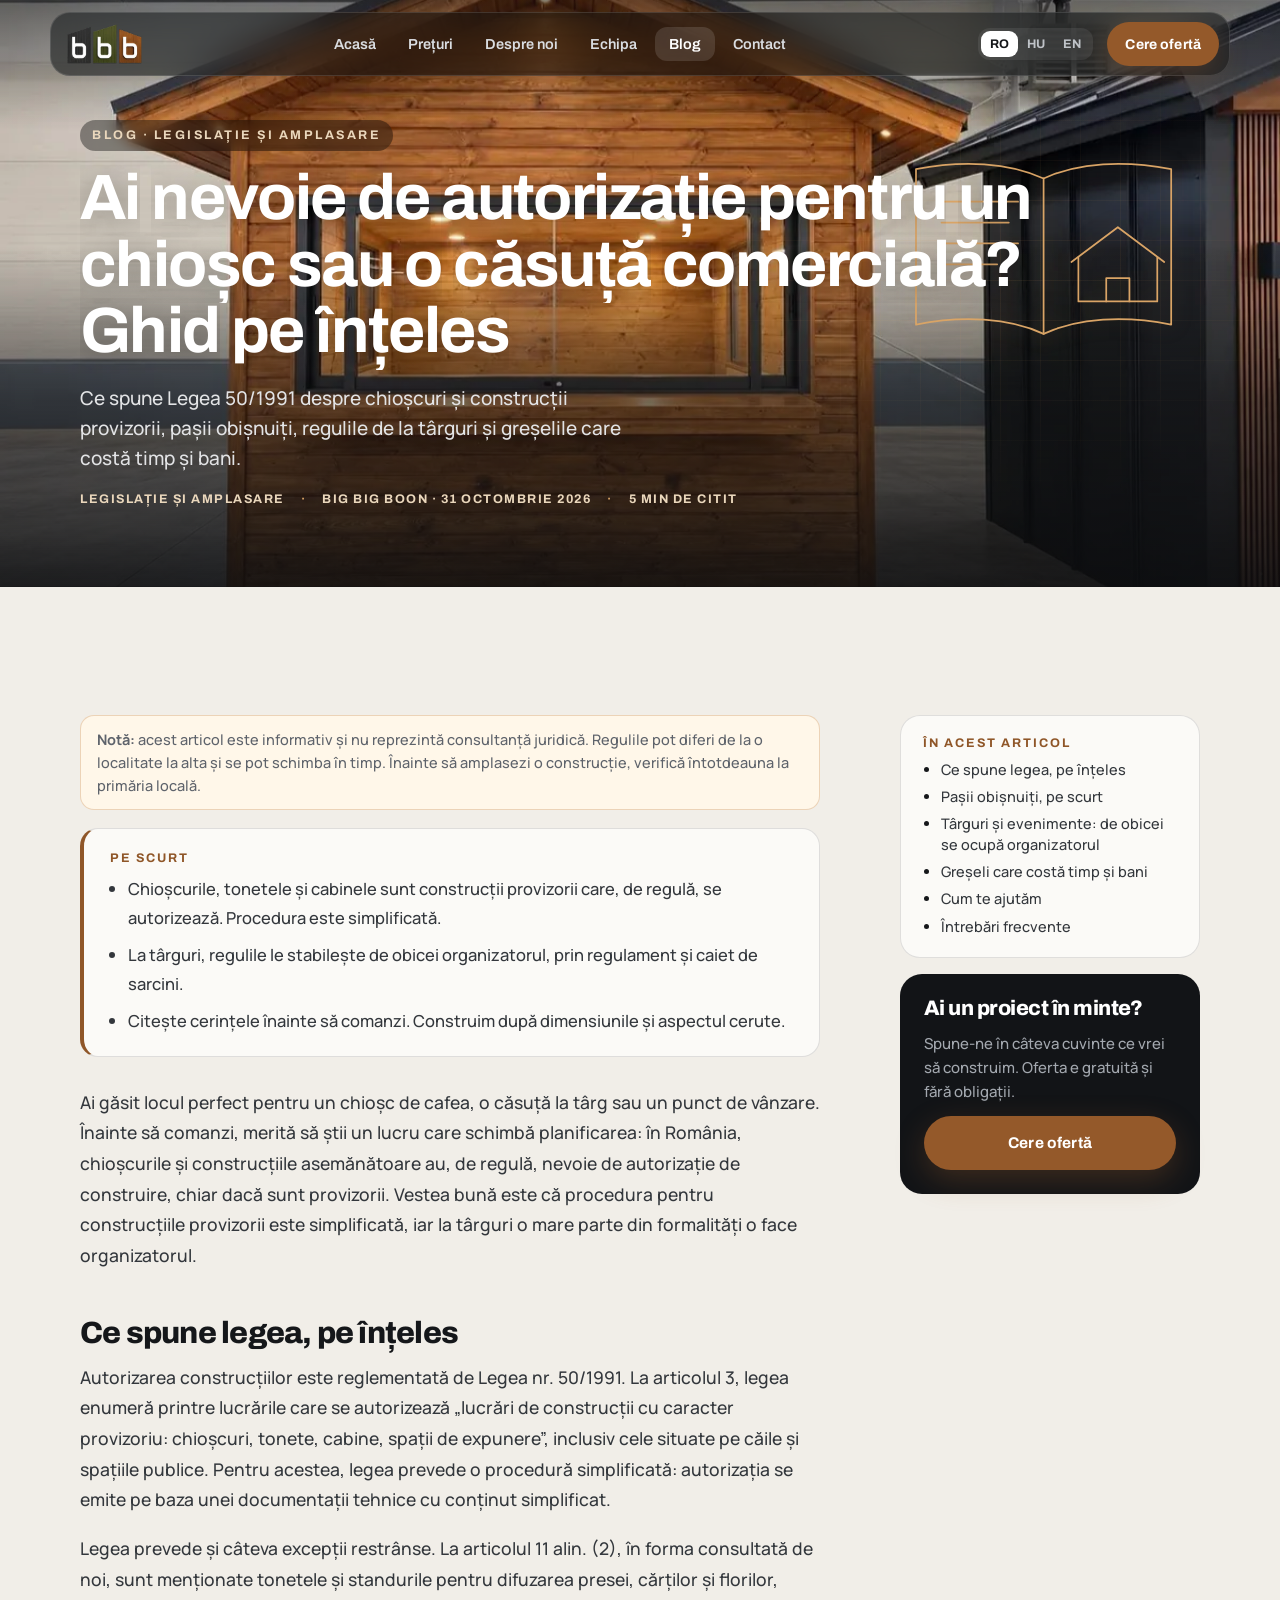
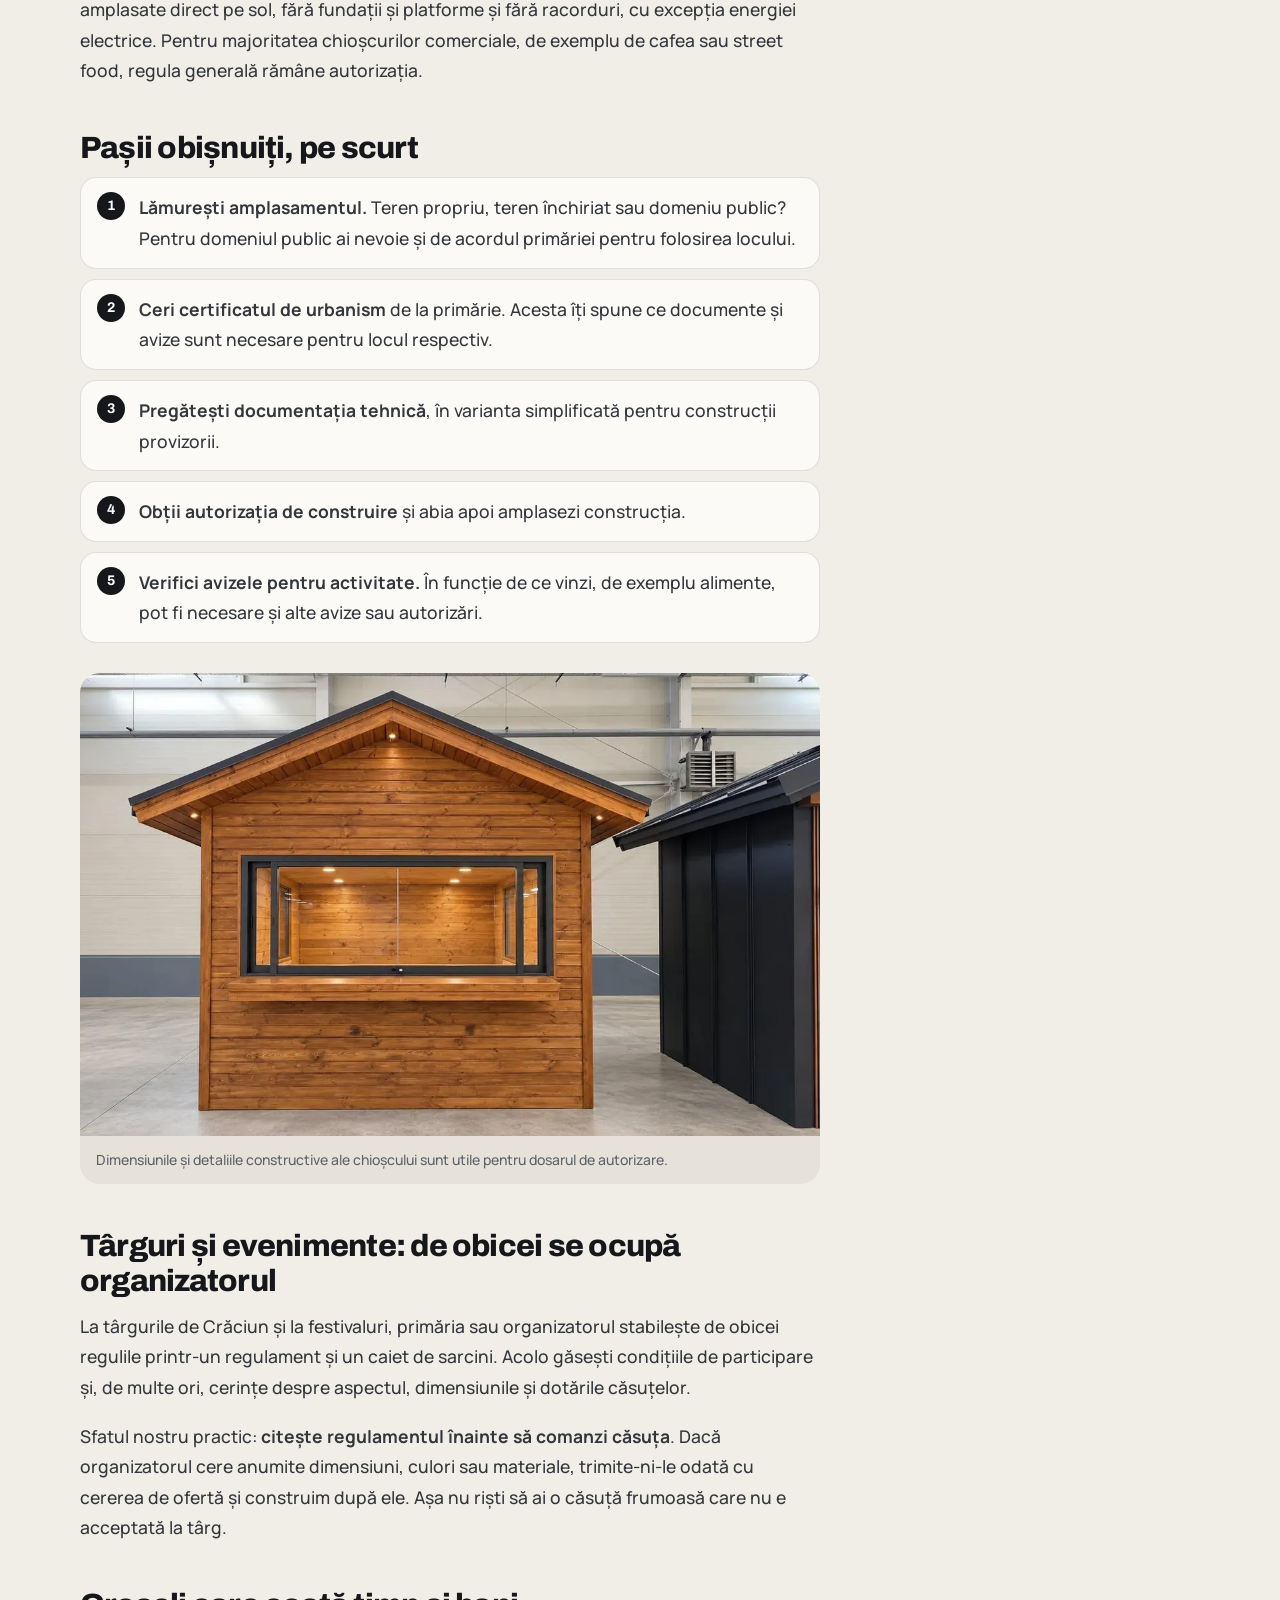
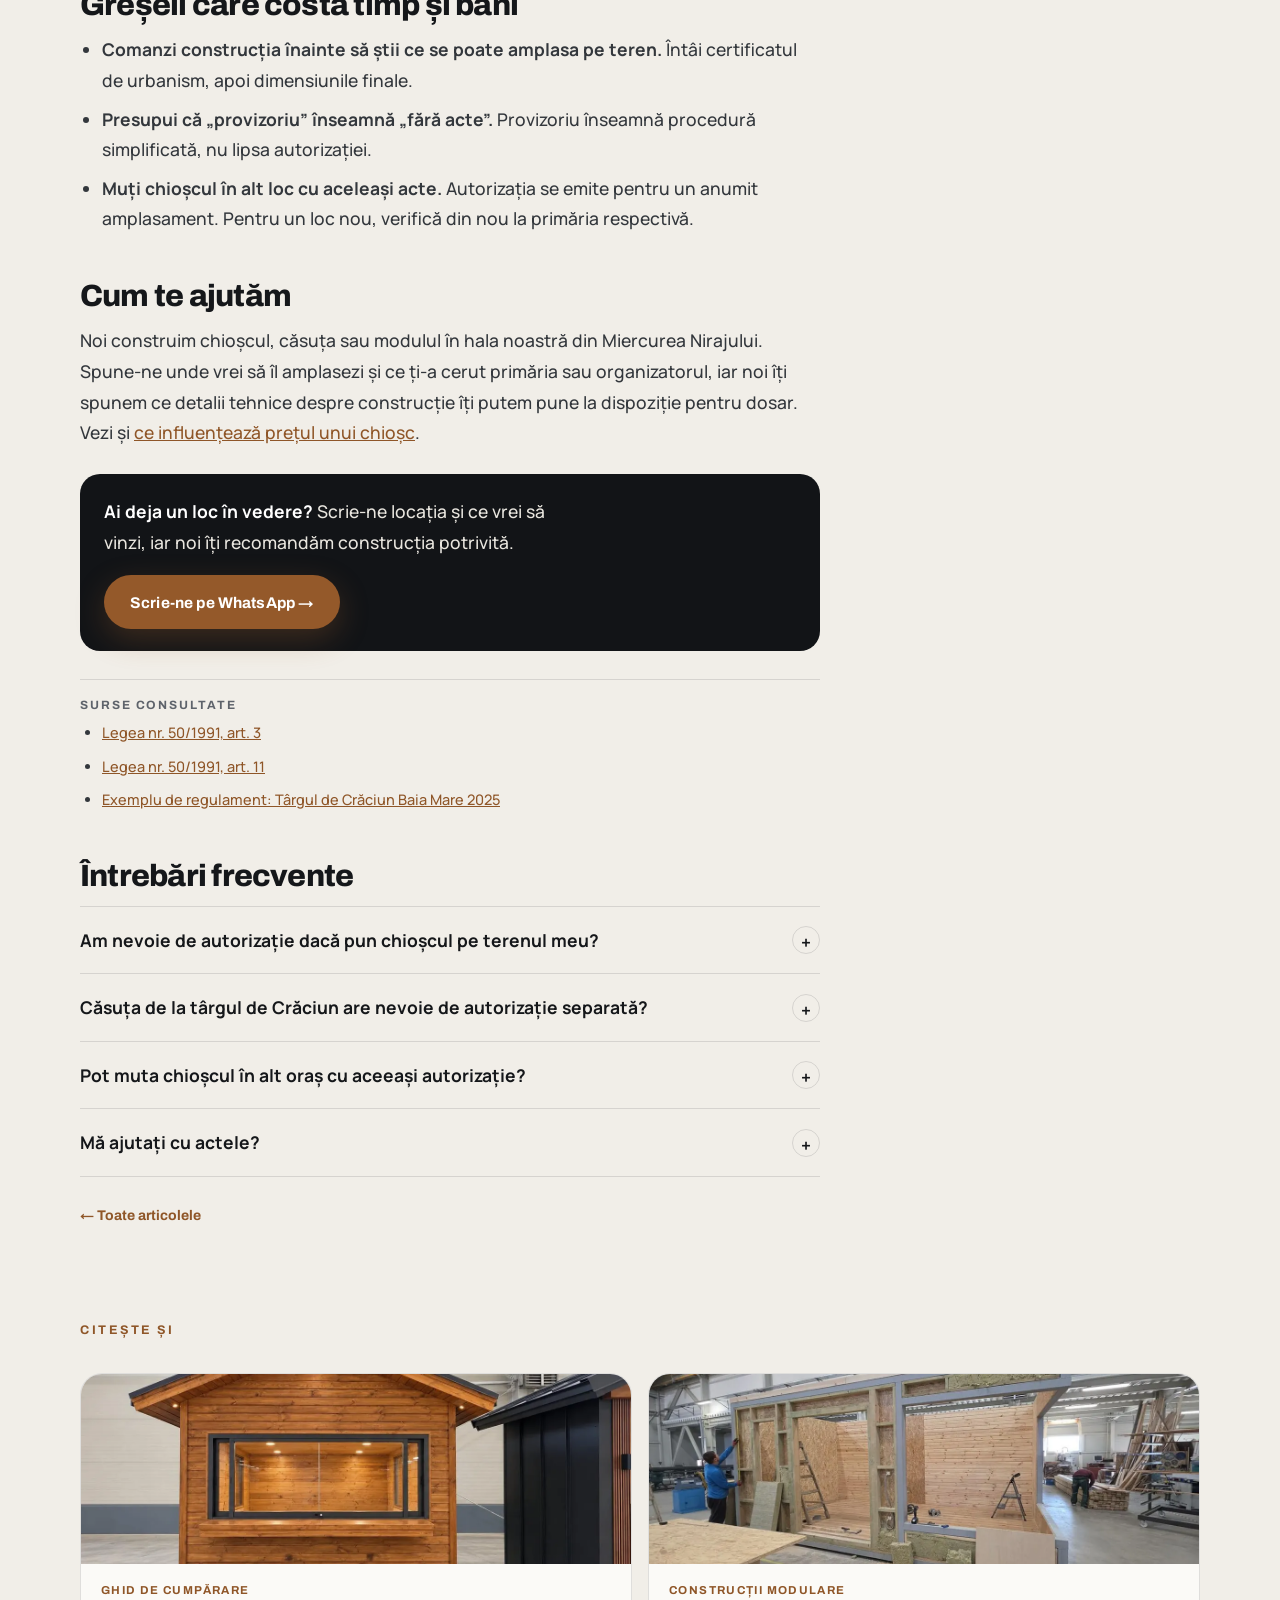
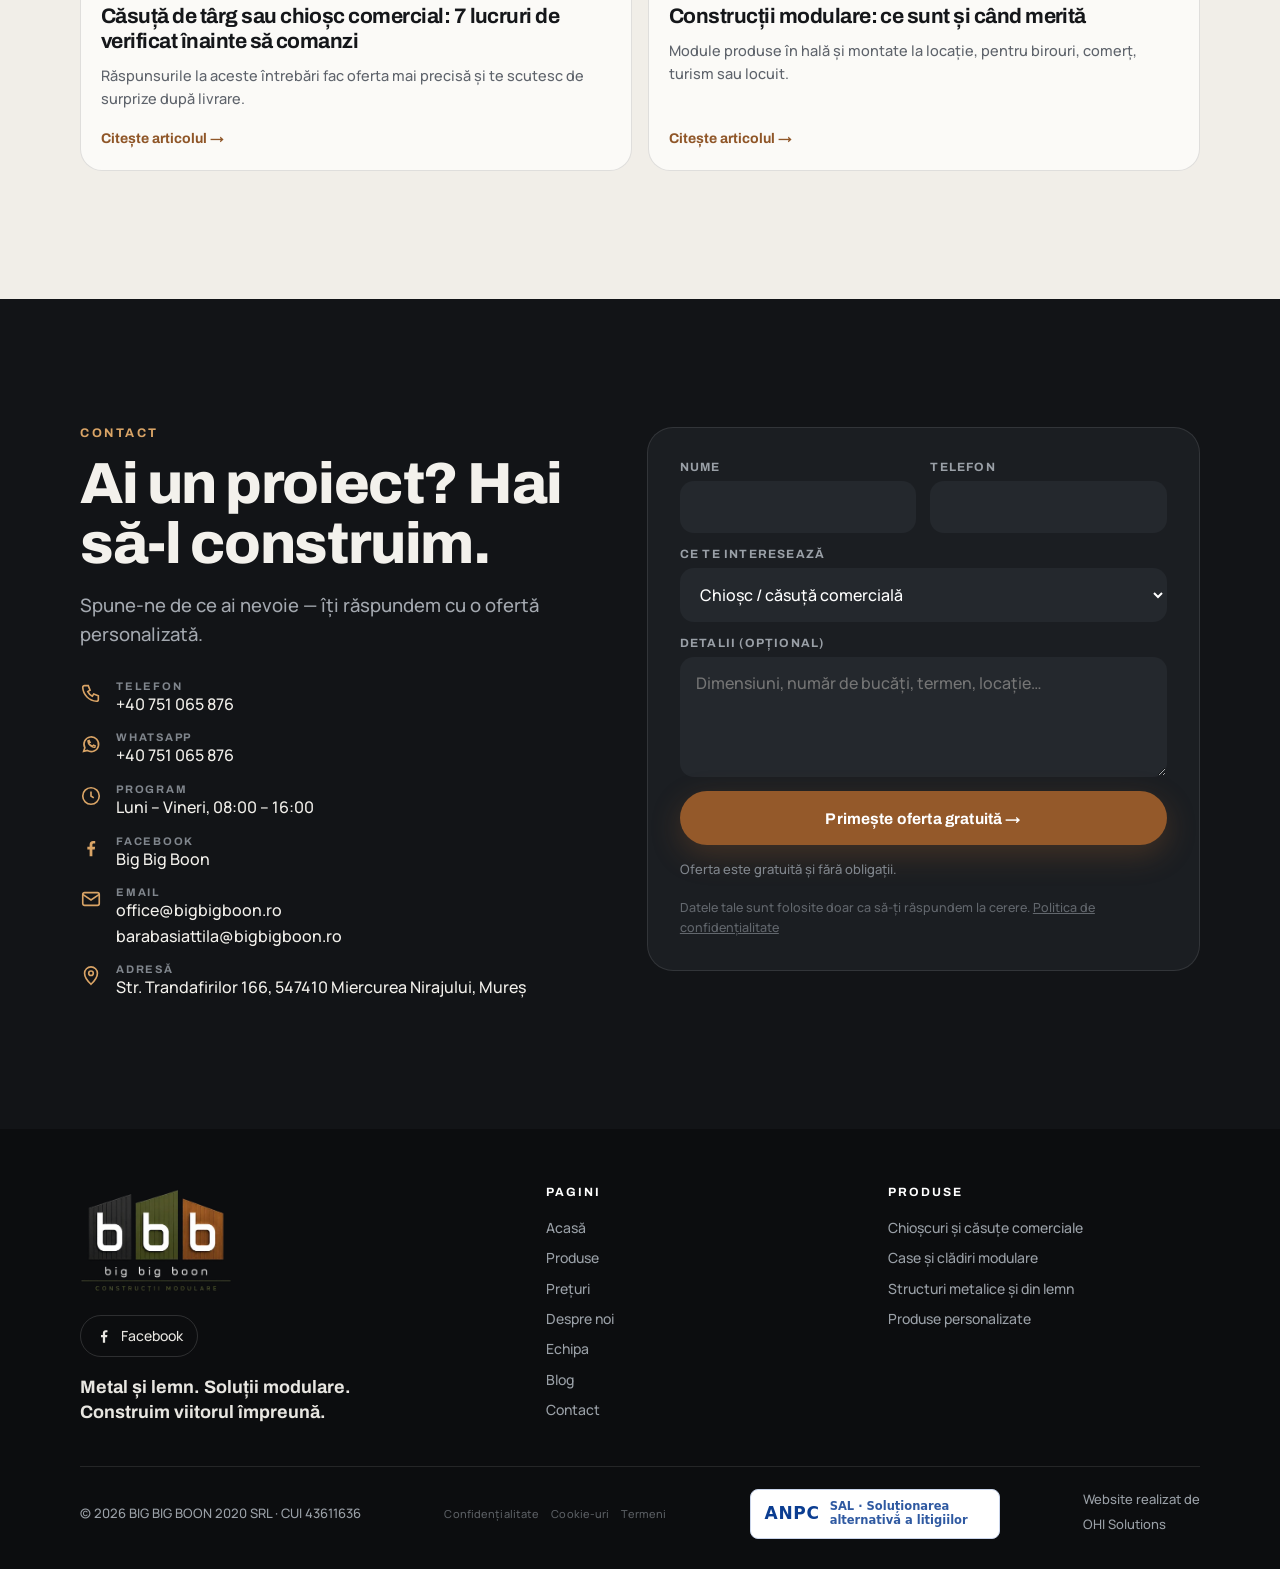
==== commit 1ed4d6fa: "Hero back to original layout; benefit-led copy, free-quote CTA, lower-friction form labels Co-Author" ====
--- a/blog-autorizatie-chiosc-casuta-comerciala.html
+++ b/blog-autorizatie-chiosc-casuta-comerciala.html
@@ -612,7 +612,7 @@
 #intro .ib-cap{top:calc(50% + min(540px,82vw)*.39 + 22px)}
 @media(max-width:600px){#intro .ib-kiosk{transform:translateY(-9vh)}#intro .ib-cap{top:calc(50% + min(540px,82vw)*.39 + 22px - 9vh)}}
 </style>
-<script>window.va=window.va||function(){(window.vaq=window.vaq||[]).push(arguments)};</script>
+<script>window.va=window.va||function(){(window.vaq=window.vaq||[]).push(arguments)};/* owner devices: open the site once with ?notrack=1 to stop counting yourself (?notrack=0 undoes it) */try{if(/[?&]notrack=1/.test(location.search))localStorage.setItem("va-off","1");if(/[?&]notrack=0/.test(location.search))localStorage.removeItem("va-off")}catch(e){}va("beforeSend",function(ev){try{if(localStorage.getItem("va-off"))return null}catch(e){}return ev});</script>
 <script defer src="/_vercel/insights/script.js"></script>
 <style>
 .artbody .steps-list{margin-left:0;padding-left:0;list-style:none;counter-reset:st}
@@ -792,8 +792,8 @@
         <select name="t" id="fType">
           <option data-t="o1">Chioșc / căsuță comercială</option><option data-t="o2">Casă sau clădire modulară</option><option data-t="o3">Structură metalică sau din lemn</option><option data-t="o4">Produs personalizat</option><option data-t="o5">Altceva</option>
         </select></label>
-      <label class="full"><span data-t="fmMsg">Mesaj</span><textarea name="m" id="fMsg" data-tp="fmMsgP" placeholder="Dimensiuni, număr de bucăți, termen, locație…"></textarea></label>
-      <button class="btn p full" id="fSend" data-t="fmSend">Trimite cererea →</button>
+      <label class="full"><span data-t="fmMsg">Detalii (opțional)</span><textarea name="m" id="fMsg" data-tp="fmMsgP" placeholder="Dimensiuni, număr de bucăți, termen, locație…"></textarea></label>
+      <button class="btn p full" id="fSend" data-t="fmSend">Primește oferta gratuită →</button>
       <p class="note" id="fNote" data-t="fmNote">Oferta este gratuită și fără obligații.</p>
     </form>
   </div>
@@ -854,7 +854,7 @@
 cEy:"Hogyan dolgozunk",cH:"Az ötlettől a kulcsátadásig, négy lépésben.",c1b:"Egyeztetünk",c1s:"Elmondod, mire, hová és miért van szükséged.",c2b:"Tervezünk",c2s:"Meghatározzuk a méreteket, anyagokat, és megkapod az ajánlatot.",c3b:"Gyártunk",c3s:"Az építmény a csarnokunkban kap formát.",c4b:"Átadjuk",c4s:"Szállítás és szerelés az ajánlat szerint.",
 paB:"Gyártási partnert vagy helyet keresel a projektedhez?",paC:"Beszéljünk",viEy:"Jövőképünk",viQ:"Fém és fa. Moduláris megoldások. <em>Együtt építjük a jövőt.</em>",viQplain:"Fém és fa. Moduláris megoldások. Együtt építjük a jövőt.",
 ctEy:"Kapcsolat",ctH:"Van egy projekted? Építsük meg.",ctP:"Írd meg, mire van szükséged — személyre szabott ajánlattal válaszolunk.",ciPhone:"Telefon",ciAddr:"Cím",
-fmName:"Név",fmPhone:"Telefon",fmType:"Mi érdekel",o1:"Árusító- / vásári ház",o2:"Moduláris ház vagy épület",o3:"Fém- vagy faszerkezet",o4:"Egyedi termék",o5:"Más",fmMsg:"Üzenet",fmMsgP:"Méretek, darabszám, határidő, helyszín…",fmSend:"Küldés →",fmNote:"Az ajánlat ingyenes és kötelezettségmentes.",fmDone:"Köszönjük! Az online űrlap hamarosan aktív lesz.",
+fmName:"Név",fmPhone:"Telefon",fmType:"Mi érdekel",o1:"Árusító- / vásári ház",o2:"Moduláris ház vagy épület",o3:"Fém- vagy faszerkezet",o4:"Egyedi termék",o5:"Más",fmMsg:"Részletek (nem kötelező)",fmMsgP:"Méretek, darabszám, határidő, helyszín…",fmSend:"Kérem az ingyenes ajánlatot →",fmNote:"Az ajánlat ingyenes és kötelezettségmentes.",fmDone:"Köszönjük! Az online űrlap hamarosan aktív lesz.",
 ftPages:"Oldalak",ftProd:"Termékek",ftC:"Weboldal: OHI Solutions",cfgMsg:"Konfiguráció: ",titleHome:"Big Big Boon · Moduláris építmények",titlePrice:"Árak (béta) · Big Big Boon",titleAbout:"Rólunk · Big Big Boon"},
 en:{lgPriv:"Privacy",lgCk:"Cookies",lgTerms:"Terms",lgSet:"Cookie settings",lgNote:"The official version of this document is in Romanian. We are happy to send an English version on request: office@bigbigboon.ro.",titlePriv:"Privacy policy · Big Big Boon",titleCk:"Cookie policy · Big Big Boon",titleTerms:"Terms and conditions · Big Big Boon",hoursVal:"Monday – Friday, 08:00 – 16:00",b3d1:"It all starts with a solid base and a metal or wooden frame, designed for easy transport and assembly.",b3d2:"Insulation fitted between the studs adds comfort in every season.",b3d3:"Black metal with wooden slats, or natural wood — you choose the look.",b3d4:"A sliding window and wooden serving counter, at the right height for customers.",b3d5:"A gable roof with exposed timber beams that give the building its character.",b3d6:"Warm lights inside and on the front. Your kiosk is ready to open.",navTeam:"Team",navBlog:"Blog",navContact:"Contact",titleTeam:"Team · Big Big Boon",titleBlog:"Blog · Big Big Boon",titleContact:"Contact · Big Big Boon",b3H:"Scroll and watch it build itself.",b3s1:"Base and frame",b3s2:"Insulation",b3s3:"Walls and cladding",b3s4:"Window and counter",b3s5:"Roof and beams",b3s6:"Lights on",tmH:"The people <em>behind every build.</em>",tmP:"Meet the team that answers, designs and builds — in our hall near Miercurea Nirajului.",tmEy:"Who does what",tmH2:"From the first call to installation.",r1:"Reception and office",r1p:"Takes your enquiry, answers the phone and puts you in touch with the right person.",r2:"Sales and quotes",r2p:"Talks your project through with you and prepares a custom quote.",r3:"Design",r3p:"Sets the dimensions, materials and technical details.",r4:"Production",r4p:"Builds the structure, cladding and finishes in our hall.",r5:"Transport and installation",r5p:"Delivers the building and installs it on site.",tmName:"Name to be added",tmNote:"Team names and photos will be added together with Big Big Boon.",rcEy:"Reception",rcH:"Where to find us.",rcP:"Our reception and production hall are near Miercurea Nirajului, Mureș County. Call ahead and we will set up a meeting.",rcHours:"Opening hours",tbd:"To be added",rcDir:"Open in Google Maps",cpH:"Let's talk about <em>your project.</em>",cpP:"Call, write or fill in the form — we'll reply with a custom quote.",ccWa:"WhatsApp",blH:"Guides and news <em>from the hall.</em>",blP:"Practical advice on kiosks, modular buildings and metal and wooden structures.",blEy:"Articles",blMore:"Read more →",blBack:"↑ Back to articles",blLang:"Articles are currently available in Romanian.",introCap:"Metal and wood. <em>Built to last.</em>",tg3:"Events",tg2:"Retail",tg1:"Street food",sq5:"Roof",sq4:"Window & counter",sq3:"Walls",sq2:"Insulation",sq1:"Frame",logoSub:"Modular buildings",navHome:"Home",navProd:"Products",navPrice:"Pricing",navAbout:"About us",ctaQuote:"Get a quote",
 heroEy:"Metal · Wood · Modular — Mureș, Romania",heroH:"Kiosks and modular buildings.<br><em>Metal and wood, built to last.</em>",heroP:"Retail kiosks, modular homes and metal and wooden structures — designed and built in our own hall in Miercurea Nirajului.",heroC1:"See products",heroC2:"Build your model",
@@ -884,7 +884,7 @@
 cEy:"How we work",cH:"From idea to handover, in four steps.",c1b:"We talk",c1s:"You tell us what you need, where and what for.",c2b:"We design",c2s:"We agree on size and materials, and you get a quote.",c3b:"We build",c3s:"Your building takes shape in our hall.",c4b:"We deliver",c4s:"Transport and assembly, as agreed in the quote.",
 paB:"Looking for a production partner or space for your project?",paC:"Let's talk",viEy:"Our vision",viQ:"Metal and wood. Modular solutions. <em>Building the future together.</em>",viQplain:"Metal and wood. Modular solutions. Building the future together.",
 ctEy:"Contact",ctH:"Have a project? Let's build it.",ctP:"Tell us what you need — we'll reply with a custom quote.",ciPhone:"Phone",ciAddr:"Address",
-fmName:"Name",fmPhone:"Phone",fmType:"I'm interested in",o1:"Kiosk / market stall",o2:"Modular home or building",o3:"Metal or wooden structure",o4:"Custom product",o5:"Something else",fmMsg:"Message",fmMsgP:"Size, quantity, deadline, location…",fmSend:"Send request →",fmNote:"The quote is free and without obligation.",fmDone:"Thank you! The online form will be active soon.",
+fmName:"Name",fmPhone:"Phone",fmType:"I'm interested in",o1:"Kiosk / market stall",o2:"Modular home or building",o3:"Metal or wooden structure",o4:"Custom product",o5:"Something else",fmMsg:"Details (optional)",fmMsgP:"Size, quantity, deadline, location…",fmSend:"Get my free quote →",fmNote:"The quote is free and without obligation.",fmDone:"Thank you! The online form will be active soon.",
 ftPages:"Pages",ftProd:"Products",ftC:"Website by OHI Solutions",cfgMsg:"Configuration: ",titleHome:"Big Big Boon · Modular buildings",titlePrice:"Pricing (beta) · Big Big Boon",titleAbout:"About us · Big Big Boon"}
 };
 const RO={titlePriv:"Politica de confidențialitate · Big Big Boon",titleCk:"Politica de cookie-uri · Big Big Boon",titleTerms:"Termeni și condiții · Big Big Boon",titleTeam:"Echipa · Big Big Boon",titleBlog:"Blog · Big Big Boon",titleContact:"Contact · Big Big Boon",bRealBack:"Înapoi la schiță",tagReal:"Foto real",cfgMsg:"Configurație: ",fmDone:"Mulțumim! Formularul online va fi activat în curând.",titleHome:"Big Big Boon · Construcții modulare",titlePrice:"Prețuri (beta) · Big Big Boon",titleAbout:"Despre noi · Big Big Boon"};
@@ -1073,9 +1073,9 @@
 /* ===== form: send to Make ===== */
 (function(){
   var HOOK="https://hook.eu2.make.com/xevess3cwcepi6856ab283362eaz2etc";
-  var M={ro:{sending:"Se trimite…",done:"Mulțumim! Am primit cererea și te contactăm în curând.",err:"Nu s-a putut trimite. Încearcă din nou peste câteva minute.",name:"Scrie-ți numele.",phone:"Lasă un număr de telefon complet, ca să te putem suna.",send:"Trimite cererea →",again:"Ai trimis deja cererea. Te contactăm în curând.",priv:"Datele tale sunt folosite doar ca să-ți răspundem la cerere."},
-         hu:{sending:"Küldés…",done:"Köszönjük! Megkaptuk a kérését, hamarosan jelentkezünk.",err:"Nem sikerült elküldeni. Próbálja újra pár perc múlva.",name:"Írja be a nevét.",phone:"Adjon meg teljes telefonszámot, hogy visszahívhassuk.",send:"Ajánlatkérés küldése →",again:"A kérését már elküldte. Hamarosan jelentkezünk.",priv:"Adatait csak a kérésére való válaszhoz használjuk."},
-         en:{sending:"Sending…",done:"Thank you! We received your request and will contact you soon.",err:"Could not send. Please try again in a few minutes.",name:"Please enter your name.",phone:"Please leave a full phone number so we can call you.",send:"Send request →",again:"You already sent a request. We'll contact you soon.",priv:"Your details are used only to reply to your request."}};
+  var M={ro:{sending:"Se trimite…",done:"Mulțumim! Am primit cererea și te contactăm în curând.",err:"Nu s-a putut trimite. Încearcă din nou peste câteva minute.",name:"Scrie-ți numele.",phone:"Lasă un număr de telefon complet, ca să te putem suna.",send:"Primește oferta gratuită →",again:"Ai trimis deja cererea. Te contactăm în curând.",priv:"Datele tale sunt folosite doar ca să-ți răspundem la cerere."},
+         hu:{sending:"Küldés…",done:"Köszönjük! Megkaptuk a kérését, hamarosan jelentkezünk.",err:"Nem sikerült elküldeni. Próbálja újra pár perc múlva.",name:"Írja be a nevét.",phone:"Adjon meg teljes telefonszámot, hogy visszahívhassuk.",send:"Kérem az ingyenes ajánlatot →",again:"A kérését már elküldte. Hamarosan jelentkezünk.",priv:"Adatait csak a kérésére való válaszhoz használjuk."},
+         en:{sending:"Sending…",done:"Thank you! We received your request and will contact you soon.",err:"Could not send. Please try again in a few minutes.",name:"Please enter your name.",phone:"Please leave a full phone number so we can call you.",send:"Get my free quote →",again:"You already sent a request. We'll contact you soon.",priv:"Your details are used only to reply to your request."}};
   function L(){var l=(typeof LANG!=="undefined"?LANG:document.documentElement.lang)||"ro";return M[l]?l:"ro"}
   function msg(k){return M[L()][k]}
   var form=document.getElementById("form"),btn=document.getElementById("fSend"),note=document.getElementById("fNote");
